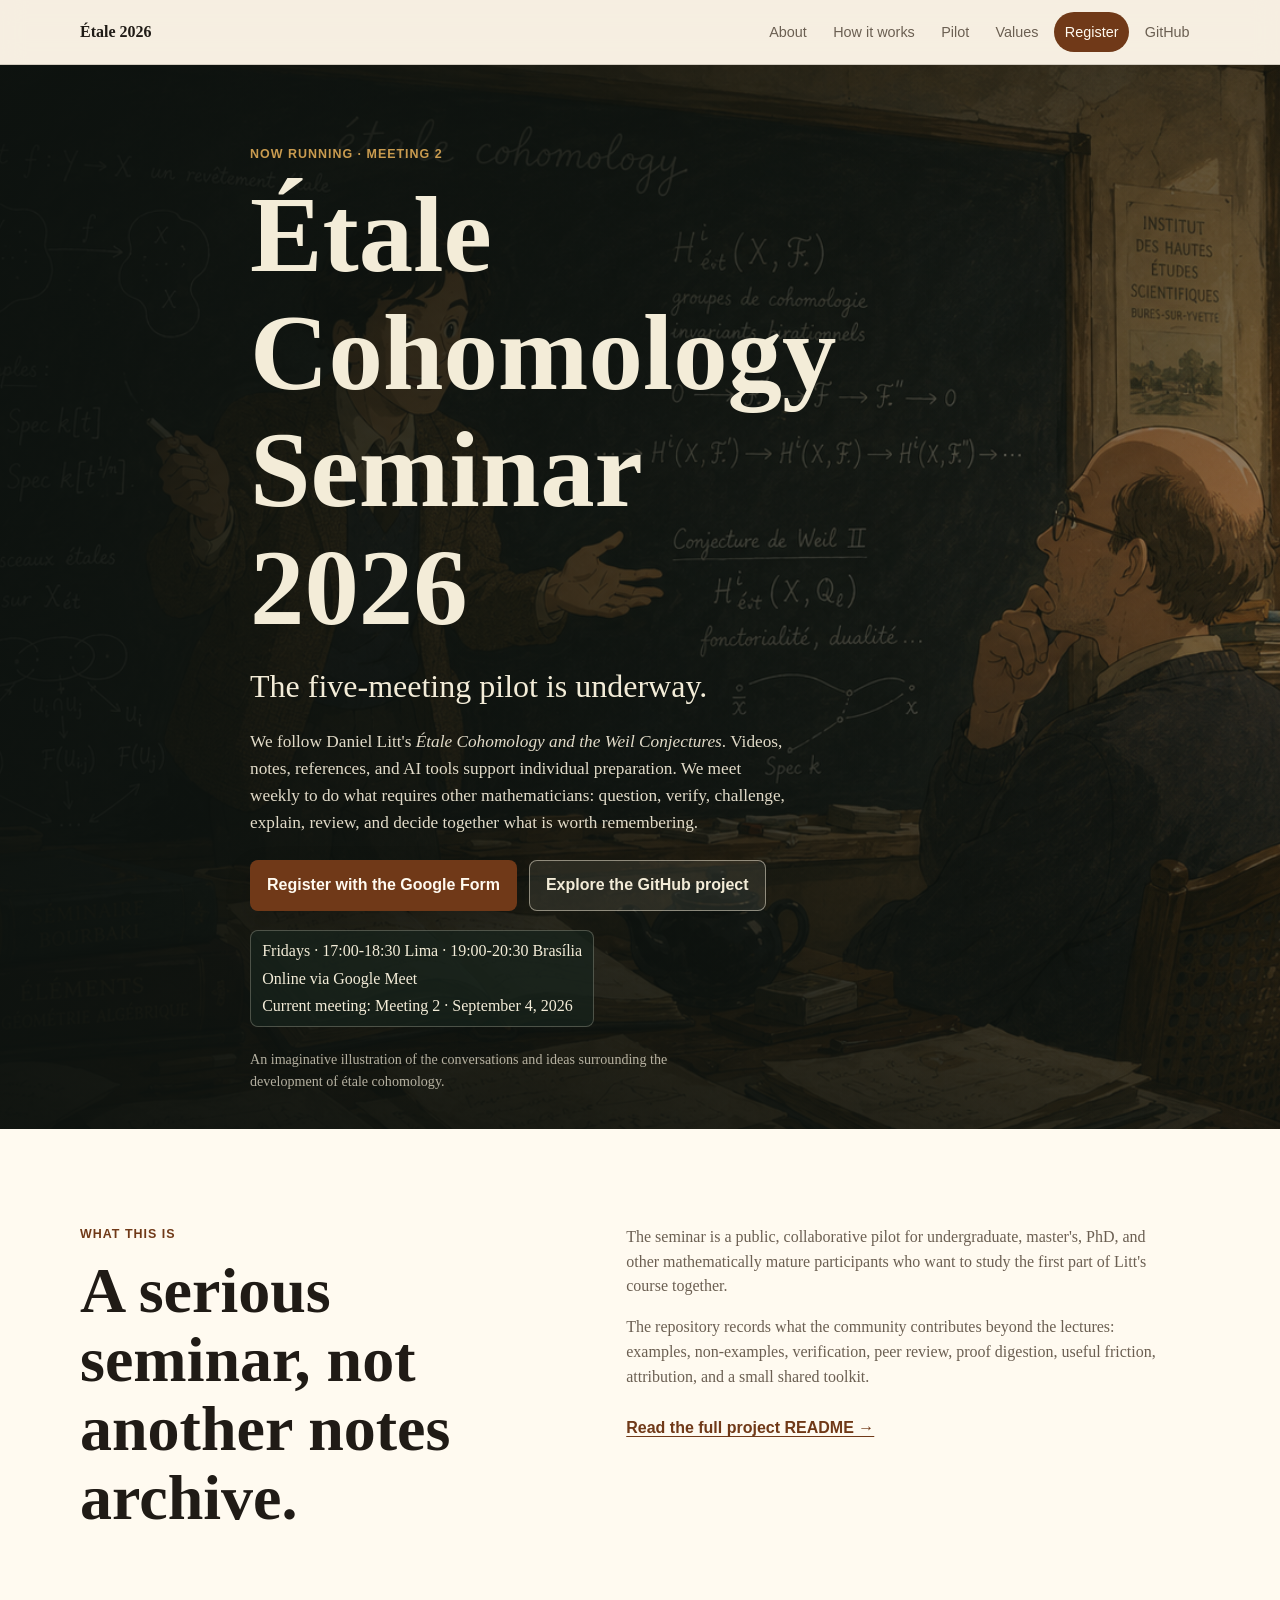
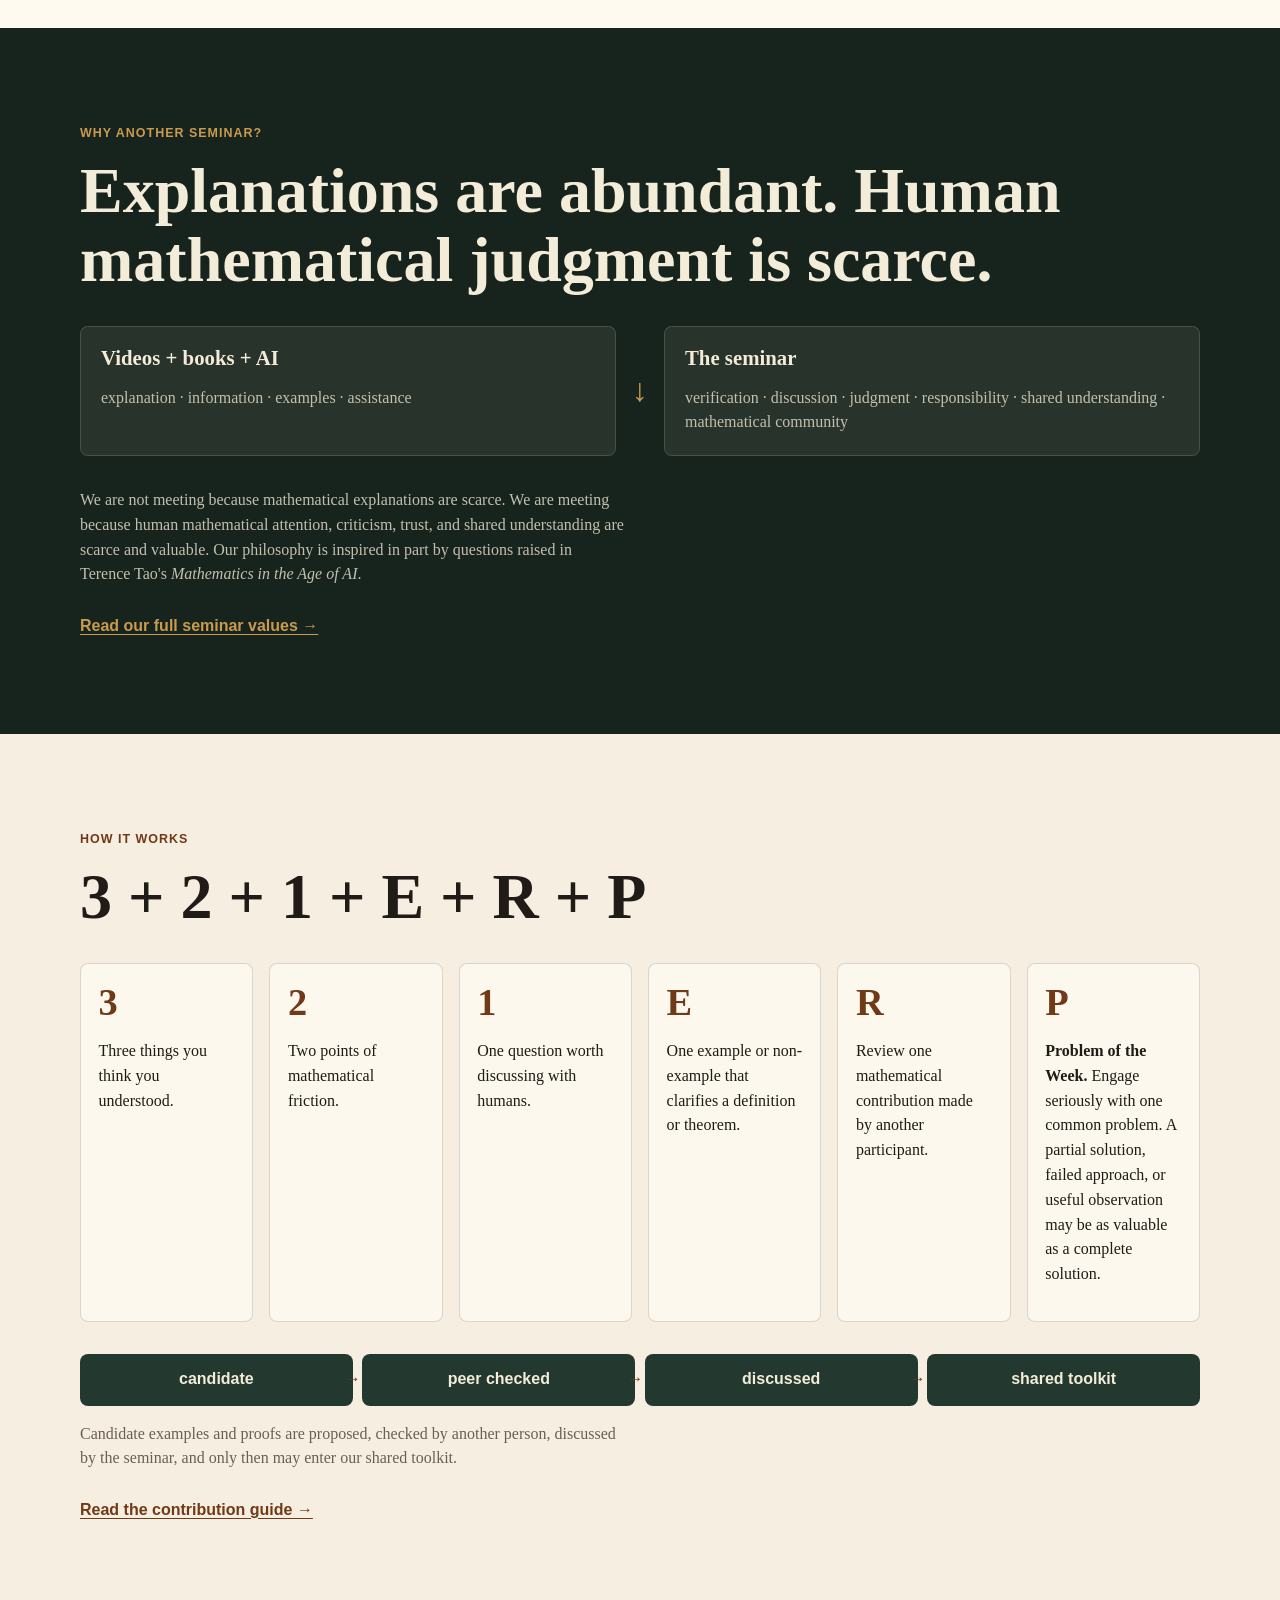
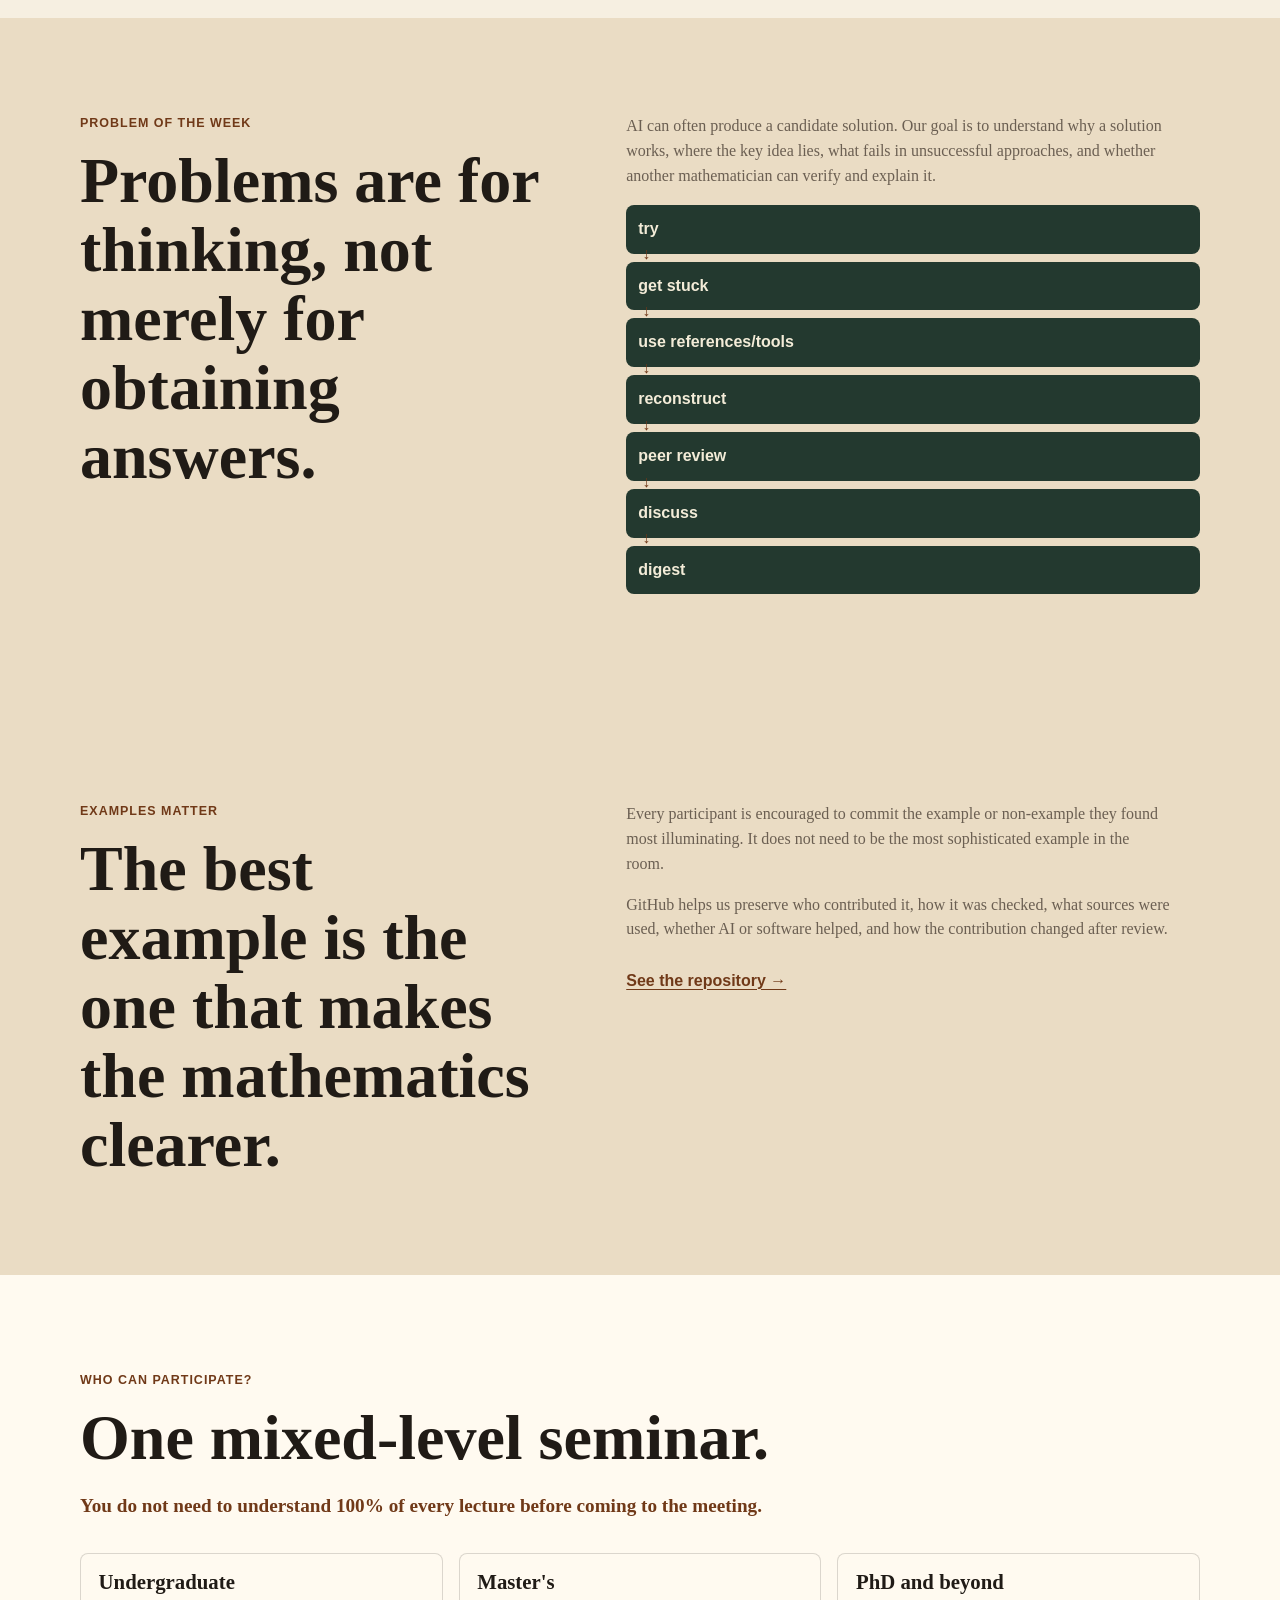
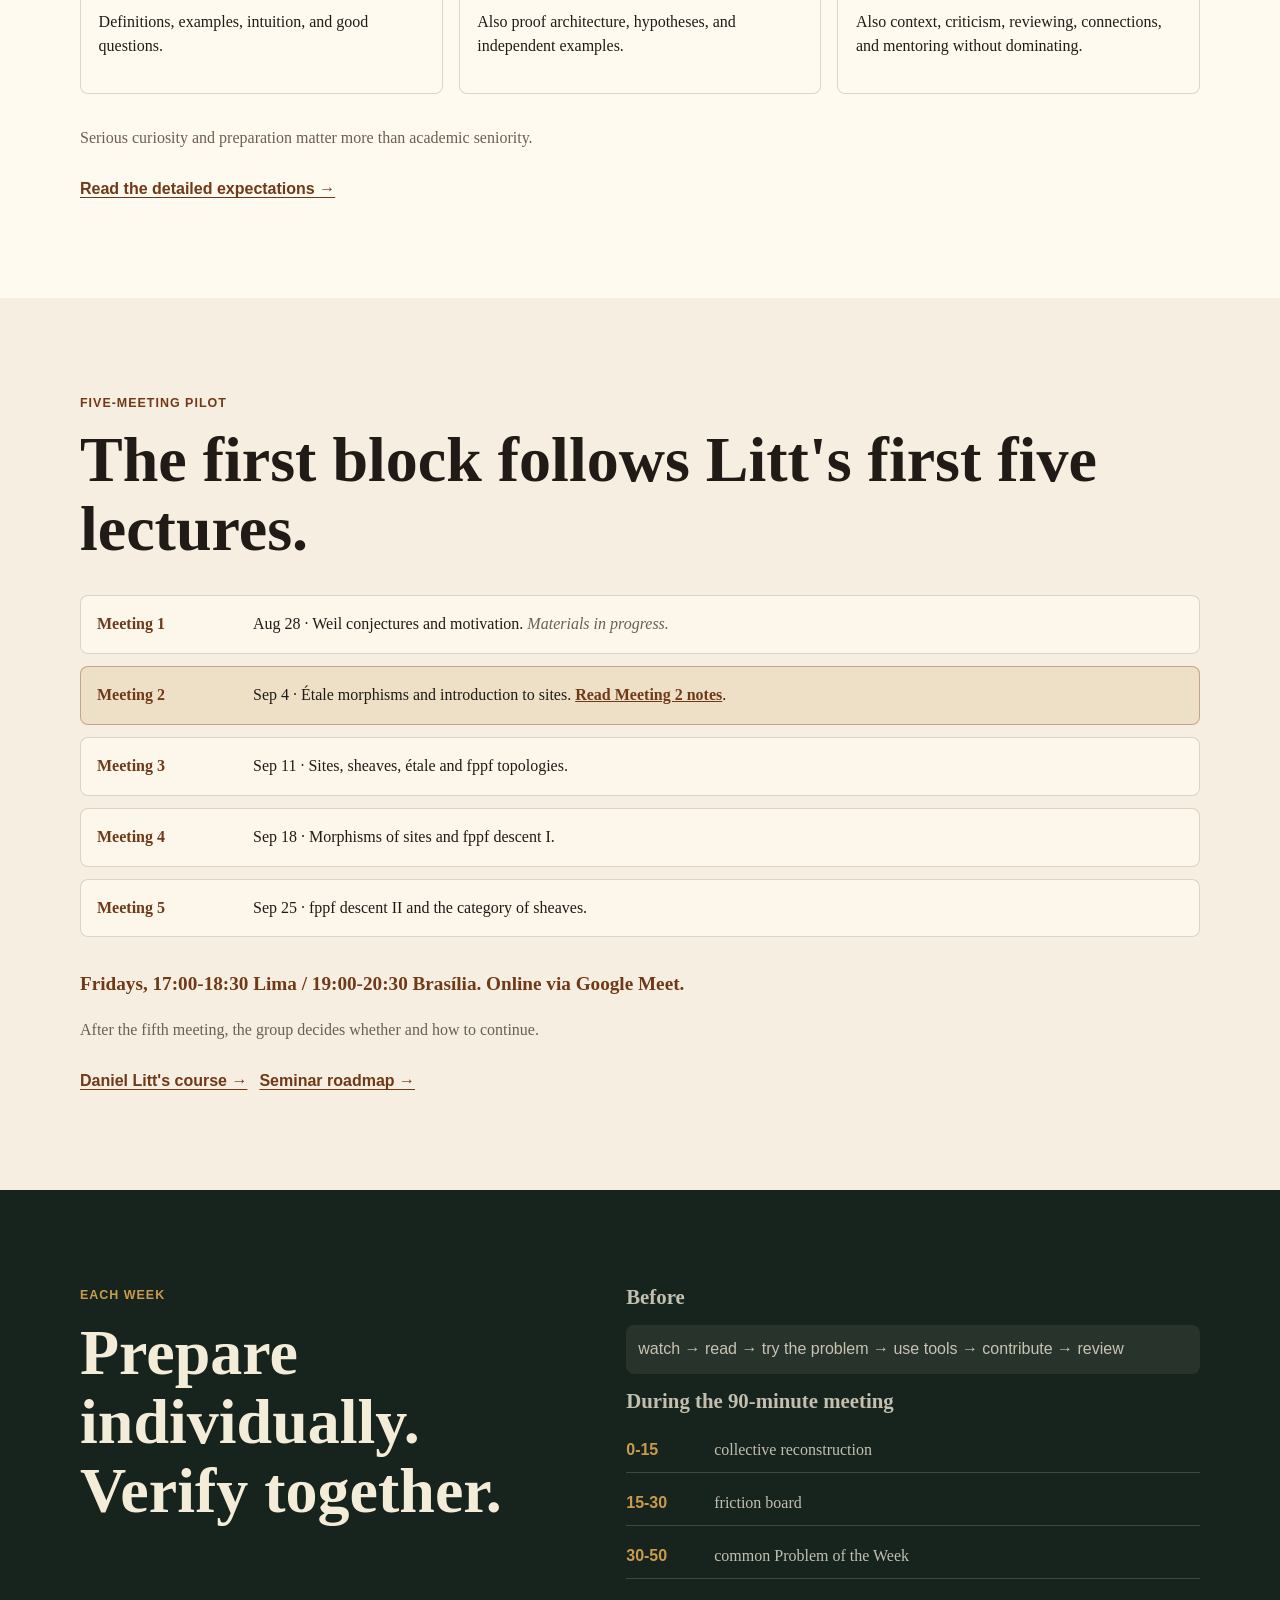
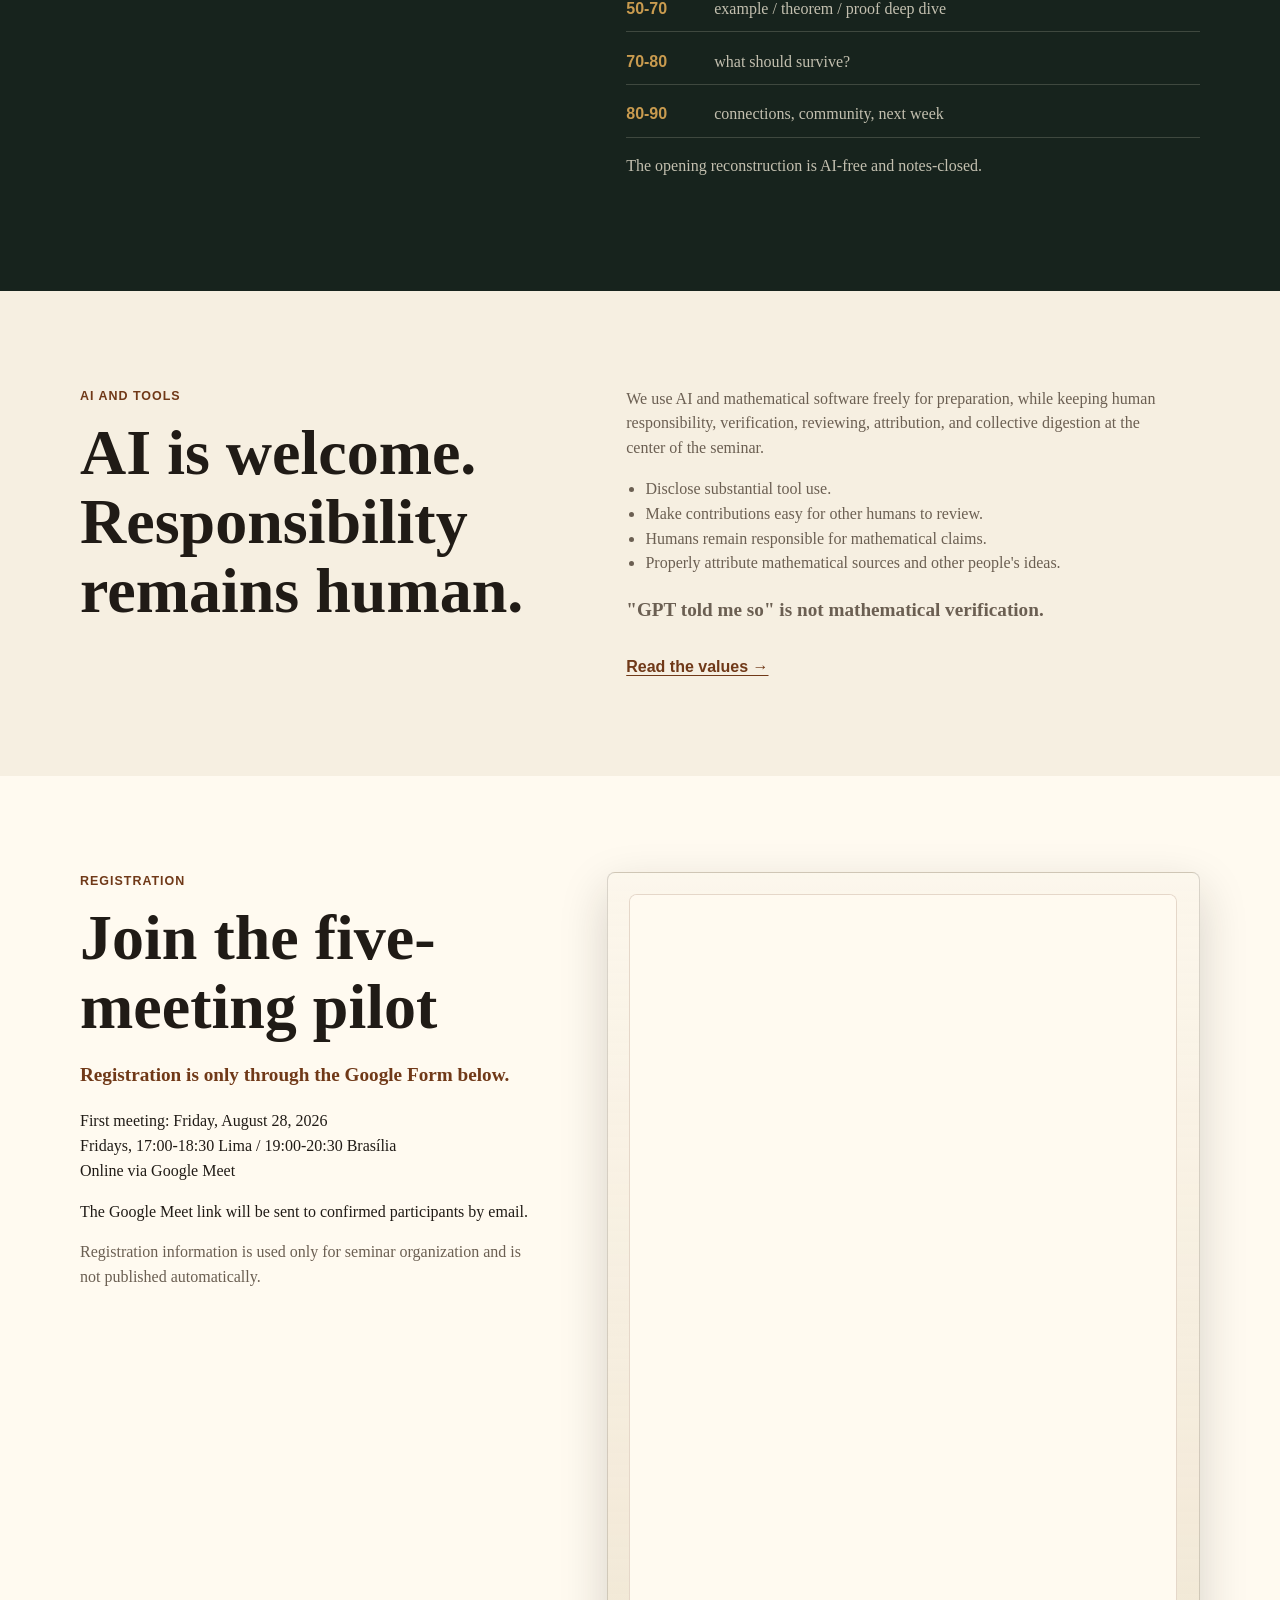
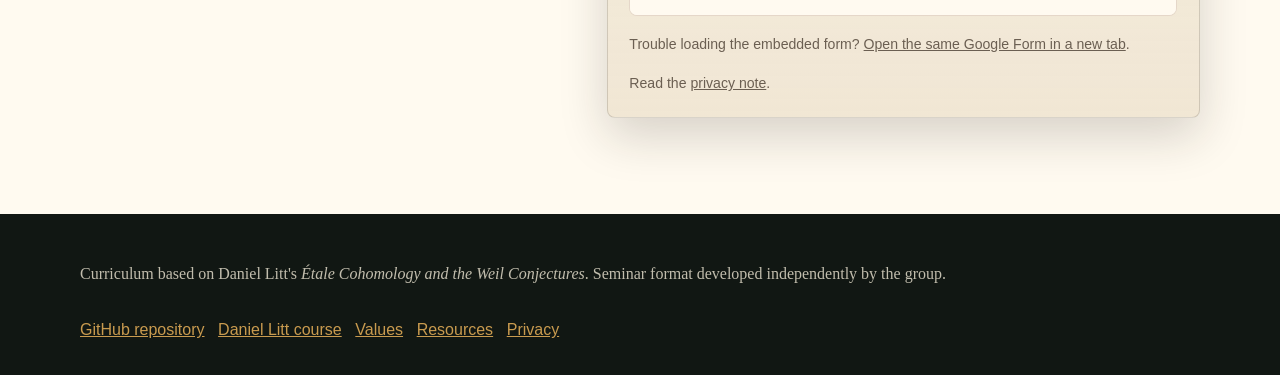
==== docs/index.html @ 34a1b9ba "Add Meeting 2 seminar notes" ====
<!doctype html>
<html lang="en">
  <head>
    <meta charset="utf-8">
    <meta name="viewport" content="width=device-width, initial-scale=1">
    <title>Étale Cohomology Seminar 2026</title>
    <meta name="description" content="A five-meeting experiment in learning étale cohomology as a mathematical community.">
    <meta property="og:title" content="Étale Cohomology Seminar 2026">
    <meta property="og:description" content="A five-meeting experiment in learning mathematics as a community.">
    <meta property="og:type" content="website">
    <meta property="og:image" content="assets/serre-grothendieck-etale-hero.png">
    <link rel="stylesheet" href="styles.css">
  </head>
  <body>
    <a class="skip-link" href="#main">Skip to main content</a>

    <header class="site-header" aria-label="Primary navigation">
      <nav class="nav">
        <a class="brand" href="#top" aria-label="Étale Cohomology Seminar home">Étale 2026</a>
        <div class="nav-links" aria-label="Section links">
          <a href="#about">About</a>
          <a href="#how">How it works</a>
          <a href="#pilot">Pilot</a>
          <a href="#values">Values</a>
          <a class="nav-register" href="#register">Register</a>
          <a href="https://github.com/alequisGS/etale-cohomology-seminar-2026-">GitHub</a>
        </div>
      </nav>
    </header>

    <main id="main">
      <section class="hero" id="top" aria-labelledby="hero-title">
        <div class="hero-media" aria-hidden="true"></div>
        <div class="hero-overlay"></div>
        <div class="hero-content">
          <p class="eyebrow">Now running · Meeting 2</p>
          <h1 id="hero-title">Étale Cohomology Seminar 2026</h1>
          <p class="lede">The five-meeting pilot is underway.</p>
          <p>
            We follow Daniel Litt's <cite>Étale Cohomology and the Weil Conjectures</cite>.
            Videos, notes, references, and AI tools support individual preparation.
            We meet weekly to do what requires other mathematicians: question,
            verify, challenge, explain, review, and decide together what is worth remembering.
          </p>
          <div class="hero-actions" aria-label="Primary actions">
            <a class="button primary" href="#register">Register with the Google Form</a>
            <a class="button secondary" href="https://github.com/alequisGS/etale-cohomology-seminar-2026-">Explore the GitHub project</a>
          </div>
          <div class="schedule-note" aria-label="Seminar schedule">
            <span>Fridays · 17:00-18:30 Lima · 19:00-20:30 Brasília</span>
            <span>Online via Google Meet</span>
            <span>Current meeting: Meeting 2 · September 4, 2026</span>
          </div>
          <p class="caption">An imaginative illustration of the conversations and ideas surrounding the development of étale cohomology.</p>
        </div>
      </section>

      <section class="section intro" id="about" aria-labelledby="about-title">
        <div class="section-inner split">
          <div>
            <p class="eyebrow">What this is</p>
            <h2 id="about-title">A serious seminar, not another notes archive.</h2>
          </div>
          <div class="copy">
            <p>
              The seminar is a public, collaborative pilot for undergraduate, master's,
              PhD, and other mathematically mature participants who want to study the
              first part of Litt's course together.
            </p>
            <p>
              The repository records what the community contributes beyond the
              lectures: examples, non-examples, verification, peer review, proof
              digestion, useful friction, attribution, and a small shared toolkit.
            </p>
            <a class="text-link" href="https://github.com/alequisGS/etale-cohomology-seminar-2026-/blob/main/README.md">Read the full project README →</a>
          </div>
        </div>
      </section>

      <section class="section why" aria-labelledby="why-title">
        <div class="section-inner">
          <p class="eyebrow">Why another seminar?</p>
          <h2 id="why-title">Explanations are abundant. Human mathematical judgment is scarce.</h2>
          <div class="comparison" aria-label="Comparison between preparation tools and the seminar">
            <div>
              <h3>Videos + books + AI</h3>
              <p>explanation · information · examples · assistance</p>
            </div>
            <div class="arrow" aria-hidden="true">↓</div>
            <div>
              <h3>The seminar</h3>
              <p>verification · discussion · judgment · responsibility · shared understanding · mathematical community</p>
            </div>
          </div>
          <p class="compact">
            We are not meeting because mathematical explanations are scarce. We are
            meeting because human mathematical attention, criticism, trust, and
            shared understanding are scarce and valuable. Our philosophy is inspired
            in part by questions raised in Terence Tao's <cite>Mathematics in the Age of AI</cite>.
          </p>
          <a class="text-link" href="https://github.com/alequisGS/etale-cohomology-seminar-2026-/blob/main/VALUES.md">Read our full seminar values →</a>
        </div>
      </section>

      <section class="section" id="how" aria-labelledby="how-title">
        <div class="section-inner">
          <p class="eyebrow">How it works</p>
          <h2 id="how-title">3 + 2 + 1 + E + R + P</h2>
          <div class="protocol-grid">
            <article>
              <h3>3</h3>
              <p>Three things you think you understood.</p>
            </article>
            <article>
              <h3>2</h3>
              <p>Two points of mathematical friction.</p>
            </article>
            <article>
              <h3>1</h3>
              <p>One question worth discussing with humans.</p>
            </article>
            <article>
              <h3>E</h3>
              <p>One example or non-example that clarifies a definition or theorem.</p>
            </article>
            <article>
              <h3>R</h3>
              <p>Review one mathematical contribution made by another participant.</p>
            </article>
            <article>
              <h3>P</h3>
              <p><strong>Problem of the Week.</strong> Engage seriously with one common problem. A partial solution, failed approach, or useful observation may be as valuable as a complete solution.</p>
            </article>
          </div>
          <div class="pipeline" aria-label="Contribution path">
            <span>candidate</span>
            <span>peer checked</span>
            <span>discussed</span>
            <span>shared toolkit</span>
          </div>
          <p class="compact">
            Candidate examples and proofs are proposed, checked by another person,
            discussed by the seminar, and only then may enter our shared toolkit.
          </p>
          <a class="text-link" href="https://github.com/alequisGS/etale-cohomology-seminar-2026-/blob/main/CONTRIBUTING.md">Read the contribution guide →</a>
        </div>
      </section>

      <section class="section problems" aria-labelledby="problems-title">
        <div class="section-inner split">
          <div>
            <p class="eyebrow">Problem of the Week</p>
            <h2 id="problems-title">Problems are for thinking, not merely for obtaining answers.</h2>
          </div>
          <div class="copy">
            <p>
              AI can often produce a candidate solution. Our goal is to understand
              why a solution works, where the key idea lies, what fails in
              unsuccessful approaches, and whether another mathematician can
              verify and explain it.
            </p>
            <div class="problem-flow" aria-label="Problem digestion workflow">
              <span>try</span>
              <span>get stuck</span>
              <span>use references/tools</span>
              <span>reconstruct</span>
              <span>peer review</span>
              <span>discuss</span>
              <span>digest</span>
            </div>
          </div>
        </div>
      </section>

      <section class="section examples" aria-labelledby="examples-title">
        <div class="section-inner split">
          <div>
            <p class="eyebrow">Examples matter</p>
            <h2 id="examples-title">The best example is the one that makes the mathematics clearer.</h2>
          </div>
          <div class="copy">
            <p>
              Every participant is encouraged to commit the example or non-example
              they found most illuminating. It does not need to be the most
              sophisticated example in the room.
            </p>
            <p>
              GitHub helps us preserve who contributed it, how it was checked,
              what sources were used, whether AI or software helped, and how the
              contribution changed after review.
            </p>
            <a class="text-link" href="https://github.com/alequisGS/etale-cohomology-seminar-2026-">See the repository →</a>
          </div>
        </div>
      </section>

      <section class="section audience" aria-labelledby="audience-title">
        <div class="section-inner">
          <p class="eyebrow">Who can participate?</p>
          <h2 id="audience-title">One mixed-level seminar.</h2>
          <p class="standout">You do not need to understand 100% of every lecture before coming to the meeting.</p>
          <div class="audience-grid">
            <article>
              <h3>Undergraduate</h3>
              <p>Definitions, examples, intuition, and good questions.</p>
            </article>
            <article>
              <h3>Master's</h3>
              <p>Also proof architecture, hypotheses, and independent examples.</p>
            </article>
            <article>
              <h3>PhD and beyond</h3>
              <p>Also context, criticism, reviewing, connections, and mentoring without dominating.</p>
            </article>
          </div>
          <p class="compact">Serious curiosity and preparation matter more than academic seniority.</p>
          <a class="text-link" href="https://github.com/alequisGS/etale-cohomology-seminar-2026-/blob/main/README.md">Read the detailed expectations →</a>
        </div>
      </section>

      <section class="section pilot" id="pilot" aria-labelledby="pilot-title">
        <div class="section-inner">
          <p class="eyebrow">Five-meeting pilot</p>
          <h2 id="pilot-title">The first block follows Litt's first five lectures.</h2>
          <ol class="timeline">
            <li>
              <strong>Meeting 1</strong>
              <span>Aug 28 · Weil conjectures and motivation. <em>Materials in progress.</em></span>
            </li>
            <li class="is-current">
              <strong>Meeting 2</strong>
              <span>Sep 4 · Étale morphisms and introduction to sites. <a href="meetings/02-etale-morphisms-and-sites/">Read Meeting 2 notes</a>.</span>
            </li>
            <li>
              <strong>Meeting 3</strong>
              <span>Sep 11 · Sites, sheaves, étale and fppf topologies.</span>
            </li>
            <li>
              <strong>Meeting 4</strong>
              <span>Sep 18 · Morphisms of sites and fppf descent I.</span>
            </li>
            <li>
              <strong>Meeting 5</strong>
              <span>Sep 25 · fppf descent II and the category of sheaves.</span>
            </li>
          </ol>
          <p class="standout">Fridays, 17:00-18:30 Lima / 19:00-20:30 Brasília. Online via Google Meet.</p>
          <p class="compact">After the fifth meeting, the group decides whether and how to continue.</p>
          <div class="link-row">
            <a class="text-link" href="https://www.daniellitt.com/tale-cohomology/">Daniel Litt's course →</a>
            <a class="text-link" href="https://github.com/alequisGS/etale-cohomology-seminar-2026-/blob/main/ROADMAP.md">Seminar roadmap →</a>
          </div>
        </div>
      </section>

      <section class="section week" aria-labelledby="week-title">
        <div class="section-inner split">
          <div>
            <p class="eyebrow">Each week</p>
            <h2 id="week-title">Prepare individually. Verify together.</h2>
          </div>
          <div class="copy">
            <h3>Before</h3>
            <p class="flow">watch → read → try the problem → use tools → contribute → review</p>
            <h3>During the 90-minute meeting</h3>
            <dl class="schedule">
              <div><dt>0-15</dt><dd>collective reconstruction</dd></div>
              <div><dt>15-30</dt><dd>friction board</dd></div>
              <div><dt>30-50</dt><dd>common Problem of the Week</dd></div>
              <div><dt>50-70</dt><dd>example / theorem / proof deep dive</dd></div>
              <div><dt>70-80</dt><dd>what should survive?</dd></div>
              <div><dt>80-90</dt><dd>connections, community, next week</dd></div>
            </dl>
            <p>The opening reconstruction is AI-free and notes-closed.</p>
          </div>
        </div>
      </section>

      <section class="section values" id="values" aria-labelledby="values-title">
        <div class="section-inner split">
          <div>
            <p class="eyebrow">AI and tools</p>
            <h2 id="values-title">AI is welcome. Responsibility remains human.</h2>
          </div>
          <div class="copy">
            <p>
              We use AI and mathematical software freely for preparation, while
              keeping human responsibility, verification, reviewing, attribution,
              and collective digestion at the center of the seminar.
            </p>
            <ul class="plain-list">
              <li>Disclose substantial tool use.</li>
              <li>Make contributions easy for other humans to review.</li>
              <li>Humans remain responsible for mathematical claims.</li>
              <li>Properly attribute mathematical sources and other people's ideas.</li>
            </ul>
            <p class="standout">"GPT told me so" is not mathematical verification.</p>
            <a class="text-link" href="https://github.com/alequisGS/etale-cohomology-seminar-2026-/blob/main/VALUES.md">Read the values →</a>
          </div>
        </div>
      </section>

      <section class="section register-section" id="register" aria-labelledby="register-title">
        <div class="section-inner register-layout">
          <div>
            <p class="eyebrow">Registration</p>
            <h2 id="register-title">Join the five-meeting pilot</h2>
            <p class="standout">Registration is only through the Google Form below.</p>
            <p>
              First meeting: Friday, August 28, 2026<br>
              Fridays, 17:00-18:30 Lima / 19:00-20:30 Brasília<br>
              Online via Google Meet
            </p>
            <p>The Google Meet link will be sent to confirmed participants by email.</p>
            <p class="privacy-note">Registration information is used only for seminar organization and is not published automatically.</p>
          </div>

          <div class="registration-panel">
            <div class="google-form-container">
              <iframe
                class="google-form-frame"
                src="https://docs.google.com/forms/d/e/1FAIpQLSen1UvJUkqvQJ02HzUOPgFwIi9zpOo-xfBAYwa7NcQkACTO3w/viewform?embedded=true"
                title="Étale Cohomology Seminar 2026 registration form"
                loading="lazy"
                referrerpolicy="strict-origin-when-cross-origin"
              ></iframe>
            </div>
            <p class="help">Trouble loading the embedded form? <a href="https://docs.google.com/forms/d/e/1FAIpQLSen1UvJUkqvQJ02HzUOPgFwIi9zpOo-xfBAYwa7NcQkACTO3w/viewform" target="_blank" rel="noopener">Open the same Google Form in a new tab</a>.</p>
            <p class="help">Read the <a href="privacy.html">privacy note</a>.</p>
          </div>
        </div>
      </section>
    </main>

    <footer class="footer">
      <div class="footer-inner">
        <p>Curriculum based on Daniel Litt's <cite>Étale Cohomology and the Weil Conjectures</cite>. Seminar format developed independently by the group.</p>
        <nav aria-label="Footer links">
          <a href="https://github.com/alequisGS/etale-cohomology-seminar-2026-">GitHub repository</a>
          <a href="https://www.daniellitt.com/tale-cohomology/">Daniel Litt course</a>
          <a href="https://github.com/alequisGS/etale-cohomology-seminar-2026-/blob/main/VALUES.md">Values</a>
          <a href="https://github.com/alequisGS/etale-cohomology-seminar-2026-/blob/main/RESOURCES.md">Resources</a>
          <a href="privacy.html">Privacy</a>
        </nav>
      </div>
    </footer>
  </body>
</html>
---- docs/styles.css ----
:root {
  --ink: #201b16;
  --muted: #6b5f52;
  --paper: #f6efe1;
  --paper-deep: #eadcc4;
  --ivory: #fffaf0;
  --board: #17231d;
  --board-soft: #23392f;
  --chalk: #f3ecd8;
  --copper: #a45d2a;
  --copper-dark: #703918;
  --gold: #c99b4f;
  --line: rgba(32, 27, 22, 0.16);
  --shadow: 0 18px 48px rgba(32, 27, 22, 0.18);
  --radius: 8px;
  --content: 1120px;
  color-scheme: light;
}

* {
  box-sizing: border-box;
}

html {
  scroll-behavior: smooth;
}

body {
  margin: 0;
  color: var(--ink);
  background: var(--paper);
  font-family: Georgia, "Times New Roman", serif;
  line-height: 1.55;
  overflow-x: hidden;
}

img,
svg {
  max-width: 100%;
}

a {
  color: inherit;
}

.skip-link {
  position: absolute;
  left: 1rem;
  top: 0.5rem;
  z-index: 20;
  transform: translateY(-140%);
  background: var(--ivory);
  color: var(--ink);
  padding: 0.6rem 0.8rem;
  border: 2px solid var(--ink);
}

.skip-link:focus {
  transform: translateY(0);
}

.site-header {
  position: sticky;
  top: 0;
  z-index: 10;
  background: rgba(246, 239, 225, 0.94);
  border-bottom: 1px solid var(--line);
  backdrop-filter: blur(12px);
}

.nav {
  width: min(var(--content), calc(100% - 1.5rem));
  margin: 0 auto;
  min-height: 64px;
  display: flex;
  align-items: center;
  justify-content: space-between;
  gap: 1rem;
}

.brand {
  font-weight: 700;
  text-decoration: none;
  letter-spacing: 0;
  white-space: nowrap;
}

.nav-links {
  display: flex;
  align-items: center;
  gap: 0.35rem;
  overflow-x: auto;
  scrollbar-width: none;
}

.nav-links::-webkit-scrollbar {
  display: none;
}

.nav-links a {
  text-decoration: none;
  color: var(--muted);
  font-family: Arial, Helvetica, sans-serif;
  font-size: 0.9rem;
  padding: 0.55rem 0.65rem;
  border-radius: 999px;
  white-space: nowrap;
}

.nav-links a:hover,
.nav-links a:focus-visible {
  color: var(--ink);
  background: rgba(164, 93, 42, 0.12);
}

.nav-links .nav-register {
  color: var(--ivory);
  background: var(--copper-dark);
}

.hero {
  position: relative;
  min-height: calc(100vh - 64px);
  display: grid;
  align-items: end;
  isolation: isolate;
  color: var(--chalk);
  background: var(--board);
}

.hero-media,
.hero-overlay {
  position: absolute;
  inset: 0;
}

.hero-media {
  background-image: url("assets/serre-grothendieck-etale-hero.png");
  background-size: cover;
  background-position: 48% center;
  z-index: -3;
}

.hero-overlay {
  z-index: -2;
  background:
    linear-gradient(90deg, rgba(13, 18, 15, 0.91), rgba(13, 18, 15, 0.68) 48%, rgba(13, 18, 15, 0.26)),
    linear-gradient(0deg, rgba(13, 18, 15, 0.72), rgba(13, 18, 15, 0.16) 55%, rgba(13, 18, 15, 0.42));
}

.hero-content {
  width: min(780px, calc(100% - 2rem));
  margin: 0 auto;
  padding: 5rem 0 2.25rem;
}

.eyebrow {
  margin: 0 0 0.75rem;
  color: var(--copper-dark);
  font-family: Arial, Helvetica, sans-serif;
  font-size: 0.78rem;
  font-weight: 700;
  letter-spacing: 0.08em;
  text-transform: uppercase;
}

.hero .eyebrow {
  color: var(--gold);
}

h1,
h2,
h3,
p {
  overflow-wrap: anywhere;
}

h1,
h2,
h3 {
  line-height: 1.08;
  letter-spacing: 0;
}

h1 {
  max-width: 11ch;
  margin: 0;
  font-size: clamp(3rem, 10vw, 6.8rem);
}

h2 {
  margin: 0;
  font-size: clamp(2rem, 5vw, 4rem);
}

h3 {
  margin: 0;
  font-size: 1.3rem;
}

.lede {
  margin: 1rem 0 0.75rem;
  font-size: clamp(1.25rem, 4vw, 2rem);
}

.hero p:not(.eyebrow):not(.lede):not(.caption) {
  max-width: 62ch;
  color: rgba(243, 236, 216, 0.92);
  font-size: 1.08rem;
}

.hero-actions,
.link-row {
  display: flex;
  flex-wrap: wrap;
  gap: 0.75rem;
  align-items: center;
}

.hero-actions {
  margin: 1.5rem 0 1rem;
}

.button {
  display: inline-flex;
  align-items: center;
  justify-content: center;
  min-height: 48px;
  padding: 0.75rem 1rem;
  border: 1px solid transparent;
  border-radius: var(--radius);
  font-family: Arial, Helvetica, sans-serif;
  font-weight: 700;
  text-decoration: none;
  cursor: pointer;
}

.button.primary {
  color: var(--ivory);
  background: var(--copper-dark);
  box-shadow: 0 10px 24px rgba(0, 0, 0, 0.18);
}

.button.primary:hover,
.button.primary:focus-visible {
  background: #5d2f14;
}

.button.secondary {
  color: var(--chalk);
  border-color: rgba(243, 236, 216, 0.5);
  background: rgba(243, 236, 216, 0.09);
}

.simple-page .button.secondary,
.privacy-card .button.secondary {
  color: var(--ink);
  border-color: var(--line);
  background: var(--ivory);
}

.schedule-note {
  display: inline-grid;
  gap: 0.15rem;
  margin: 0.2rem 0 0;
  padding: 0.5rem 0.7rem;
  color: var(--chalk);
  background: rgba(23, 35, 29, 0.72);
  border: 1px solid rgba(243, 236, 216, 0.25);
  border-radius: var(--radius);
}

.caption {
  max-width: 68ch;
  margin: 1.35rem 0 0;
  color: rgba(243, 236, 216, 0.72);
  font-size: 0.88rem;
}

.section {
  padding: clamp(3.5rem, 8vw, 6rem) 0;
}

.section-inner {
  width: min(var(--content), calc(100% - 2rem));
  margin: 0 auto;
}

.split {
  display: grid;
  grid-template-columns: minmax(0, 0.9fr) minmax(0, 1.1fr);
  gap: clamp(1.8rem, 6vw, 5rem);
  align-items: start;
}

.copy > *:first-child {
  margin-top: 0;
}

.copy p,
.compact,
.privacy-note {
  max-width: 68ch;
  color: var(--muted);
}

.intro,
.audience,
.register-section {
  background: var(--ivory);
}

.why,
.week {
  background: var(--board);
  color: var(--chalk);
}

.why .eyebrow,
.week .eyebrow {
  color: var(--gold);
}

.why .compact,
.week .copy,
.week p {
  color: rgba(243, 236, 216, 0.78);
}

.text-link {
  display: inline-flex;
  margin-top: 0.65rem;
  color: var(--copper-dark);
  font-family: Arial, Helvetica, sans-serif;
  font-weight: 700;
  text-decoration-thickness: 0.08em;
  text-underline-offset: 0.18em;
}

.why .text-link,
.week .text-link {
  color: var(--gold);
}

.comparison {
  display: grid;
  grid-template-columns: 1fr auto 1fr;
  gap: 1rem;
  margin: 2rem 0;
  align-items: stretch;
}

.comparison > div:not(.arrow) {
  padding: 1.25rem;
  background: rgba(243, 236, 216, 0.08);
  border: 1px solid rgba(243, 236, 216, 0.16);
  border-radius: var(--radius);
}

.comparison p {
  margin-bottom: 0;
  color: rgba(243, 236, 216, 0.76);
}

.arrow {
  align-self: center;
  color: var(--gold);
  font-size: 2rem;
}

.protocol-grid,
.audience-grid {
  display: grid;
  gap: 1rem;
  margin: 2rem 0;
}

.protocol-grid {
  grid-template-columns: repeat(6, minmax(0, 1fr));
}

.audience-grid {
  grid-template-columns: repeat(3, minmax(0, 1fr));
}

.protocol-grid article,
.audience-grid article {
  padding: 1.1rem;
  background: rgba(255, 250, 240, 0.78);
  border: 1px solid var(--line);
  border-radius: var(--radius);
}

.protocol-grid h3 {
  color: var(--copper-dark);
  font-size: 2.4rem;
}

.pipeline {
  display: grid;
  grid-template-columns: repeat(4, minmax(0, 1fr));
  gap: 0.6rem;
  margin: 1rem 0;
}

.pipeline span {
  position: relative;
  min-height: 52px;
  display: grid;
  place-items: center;
  padding: 0.65rem;
  color: var(--chalk);
  background: var(--board-soft);
  border-radius: var(--radius);
  font-family: Arial, Helvetica, sans-serif;
  font-weight: 700;
  text-align: center;
}

.pipeline span:not(:last-child)::after {
  content: "→";
  position: absolute;
  right: -0.5rem;
  color: var(--copper-dark);
  z-index: 1;
}

.examples,
.problems {
  background: var(--paper-deep);
}

.problem-flow {
  display: grid;
  gap: 0.5rem;
  margin: 1rem 0;
}

.problem-flow span {
  position: relative;
  padding: 0.75rem;
  color: var(--chalk);
  background: var(--board-soft);
  border-radius: var(--radius);
  font-family: Arial, Helvetica, sans-serif;
  font-weight: 700;
}

.problem-flow span:not(:last-child)::after {
  content: "↓";
  position: absolute;
  left: 1rem;
  bottom: -0.85rem;
  color: var(--copper-dark);
}

.standout {
  color: var(--copper-dark);
  font-size: 1.2rem;
  font-weight: 700;
}

.timeline {
  display: grid;
  gap: 0.75rem;
  margin: 2rem 0;
  padding: 0;
  list-style: none;
}

.timeline li {
  display: grid;
  grid-template-columns: 140px 1fr;
  gap: 1rem;
  padding: 1rem;
  background: rgba(255, 250, 240, 0.7);
  border: 1px solid var(--line);
  border-radius: var(--radius);
}

.timeline strong {
  color: var(--copper-dark);
}

.timeline .is-current {
  background: rgba(201, 155, 79, 0.18);
  border-color: rgba(112, 57, 24, 0.35);
}

.timeline a {
  color: var(--copper-dark);
  font-weight: 700;
}

.timeline em {
  color: var(--muted);
  font-style: italic;
}

.flow {
  padding: 0.75rem;
  color: var(--chalk);
  background: rgba(243, 236, 216, 0.08);
  border-radius: var(--radius);
  font-family: Arial, Helvetica, sans-serif;
  overflow-wrap: anywhere;
}

.schedule {
  display: grid;
  gap: 0.5rem;
  margin: 1rem 0;
}

.schedule div {
  display: grid;
  grid-template-columns: 72px 1fr;
  gap: 1rem;
  padding: 0.6rem 0;
  border-bottom: 1px solid rgba(243, 236, 216, 0.18);
}

.schedule dt {
  color: var(--gold);
  font-family: Arial, Helvetica, sans-serif;
  font-weight: 700;
}

.schedule dd {
  margin: 0;
}

.plain-list {
  padding-left: 1.2rem;
  color: var(--muted);
}

.register-layout {
  display: grid;
  grid-template-columns: minmax(0, 0.78fr) minmax(0, 1fr);
  gap: clamp(1.5rem, 5vw, 4rem);
  align-items: start;
}

.registration-form,
.registration-panel {
  padding: clamp(1rem, 3vw, 1.35rem);
  background: var(--paper);
  border: 1px solid var(--line);
  border-radius: var(--radius);
  box-shadow: var(--shadow);
}

.registration-panel {
  display: grid;
  gap: 0.75rem;
  background:
    linear-gradient(180deg, rgba(255, 250, 240, 0.72), rgba(234, 220, 196, 0.44)),
    var(--paper);
}

.google-form-container {
  position: relative;
  overflow: hidden;
  min-height: 720px;
  background: var(--ivory);
  border: 1px solid rgba(112, 57, 24, 0.18);
  border-radius: var(--radius);
  box-shadow: inset 0 1px 0 rgba(255, 255, 255, 0.78);
}

.google-form-frame {
  display: block;
  width: 100%;
  min-height: 720px;
  border: 0;
  background: var(--ivory);
}

.form-placeholder {
  padding: 1rem;
  background: var(--ivory);
  border: 1px solid rgba(164, 93, 42, 0.18);
  border-radius: var(--radius);
}

.form-placeholder h3 {
  margin-bottom: 0.5rem;
}

.form-placeholder p {
  margin: 0.5rem 0 0;
  color: var(--muted);
}

.field {
  margin-bottom: 1rem;
}

label,
legend {
  display: block;
  margin-bottom: 0.35rem;
  font-family: Arial, Helvetica, sans-serif;
  font-weight: 700;
}

input,
select {
  width: 100%;
  min-height: 48px;
  padding: 0.72rem 0.75rem;
  color: var(--ink);
  background: var(--ivory);
  border: 1px solid rgba(32, 27, 22, 0.28);
  border-radius: var(--radius);
  font: inherit;
}

input:focus,
select:focus,
button:focus-visible,
a:focus-visible {
  outline: 3px solid rgba(201, 155, 79, 0.85);
  outline-offset: 3px;
}

.help,
.optional {
  margin: 0.35rem 0 0;
  color: var(--muted);
  font-family: Arial, Helvetica, sans-serif;
  font-size: 0.88rem;
}

fieldset {
  padding: 0;
  border: 0;
}

.schedule-empty {
  margin: 0;
  padding: 0.85rem;
  color: var(--muted);
  background: rgba(164, 93, 42, 0.1);
  border: 1px solid rgba(164, 93, 42, 0.18);
  border-radius: var(--radius);
}

.checkbox-row,
.consent label {
  display: grid;
  grid-template-columns: 22px 1fr;
  gap: 0.65rem;
  align-items: start;
  font-weight: 400;
}

.checkbox-row input,
.consent input {
  width: 18px;
  min-height: auto;
  margin-top: 0.25rem;
}

.honeypot {
  position: absolute;
  left: -100vw;
  width: 1px;
  height: 1px;
}

.submit-button {
  width: 100%;
  margin-top: 0.3rem;
}

.submit-button:disabled {
  cursor: wait;
  opacity: 0.7;
}

.form-status {
  min-height: 1.5rem;
  margin: 0.9rem 0 0;
  font-family: Arial, Helvetica, sans-serif;
  font-weight: 700;
}

.form-status[data-type="error"] {
  color: #8b2118;
}

.form-status[data-type="success"] {
  color: #23592d;
}

.form-status[data-type="pending"] {
  color: var(--copper-dark);
}

.footer {
  padding: 2rem 0;
  color: rgba(243, 236, 216, 0.78);
  background: #111713;
}

.footer-inner {
  width: min(var(--content), calc(100% - 2rem));
  margin: 0 auto;
  display: grid;
  gap: 1rem;
}

.footer nav {
  display: flex;
  flex-wrap: wrap;
  gap: 0.85rem;
  font-family: Arial, Helvetica, sans-serif;
}

.footer a {
  color: var(--gold);
}

.simple-page {
  min-height: 100vh;
  background: var(--ivory);
}

.privacy-main {
  width: min(760px, calc(100% - 2rem));
  margin: 0 auto;
  padding: 4rem 0;
}

.privacy-card {
  padding: clamp(1.2rem, 5vw, 2rem);
  background: var(--paper);
  border: 1px solid var(--line);
  border-radius: var(--radius);
}

.privacy-card h1 {
  max-width: none;
  color: var(--ink);
  font-size: clamp(2.3rem, 8vw, 4.5rem);
}

@media (max-width: 860px) {
  .nav {
    align-items: flex-start;
    flex-direction: column;
    padding: 0.7rem 0;
  }

  .nav-links {
    width: 100%;
  }

  .hero {
    min-height: auto;
  }

  .hero-media {
    background-position: 54% center;
  }

  .hero-overlay {
    background:
      linear-gradient(0deg, rgba(13, 18, 15, 0.93), rgba(13, 18, 15, 0.68) 62%, rgba(13, 18, 15, 0.34)),
      linear-gradient(90deg, rgba(13, 18, 15, 0.82), rgba(13, 18, 15, 0.42));
  }

  .hero-content {
    padding-top: 17rem;
  }

  .split,
  .register-layout {
    grid-template-columns: 1fr;
  }

  .protocol-grid,
  .audience-grid {
    grid-template-columns: 1fr;
  }

  .pipeline {
    grid-template-columns: 1fr;
  }

  .pipeline span:not(:last-child)::after {
    content: "↓";
    right: auto;
    bottom: -0.9rem;
  }

  .comparison {
    grid-template-columns: 1fr;
  }

  .arrow {
    justify-self: center;
  }
}

@media (max-width: 560px) {
  .nav-links a {
    padding: 0.5rem 0.55rem;
    font-size: 0.85rem;
  }

  .hero-content {
    width: min(100% - 1.25rem, 780px);
    padding-top: 13rem;
  }

  .hero-actions .button {
    width: 100%;
  }

  .section-inner {
    width: min(100% - 1.25rem, var(--content));
  }

  .timeline li,
  .schedule div {
    grid-template-columns: 1fr;
    gap: 0.25rem;
  }

  .registration-form {
    margin-left: -0.1rem;
    margin-right: -0.1rem;
  }

  .registration-panel {
    margin-left: -0.1rem;
    margin-right: -0.1rem;
  }

  .google-form-container,
  .google-form-frame {
    min-height: 820px;
  }
}
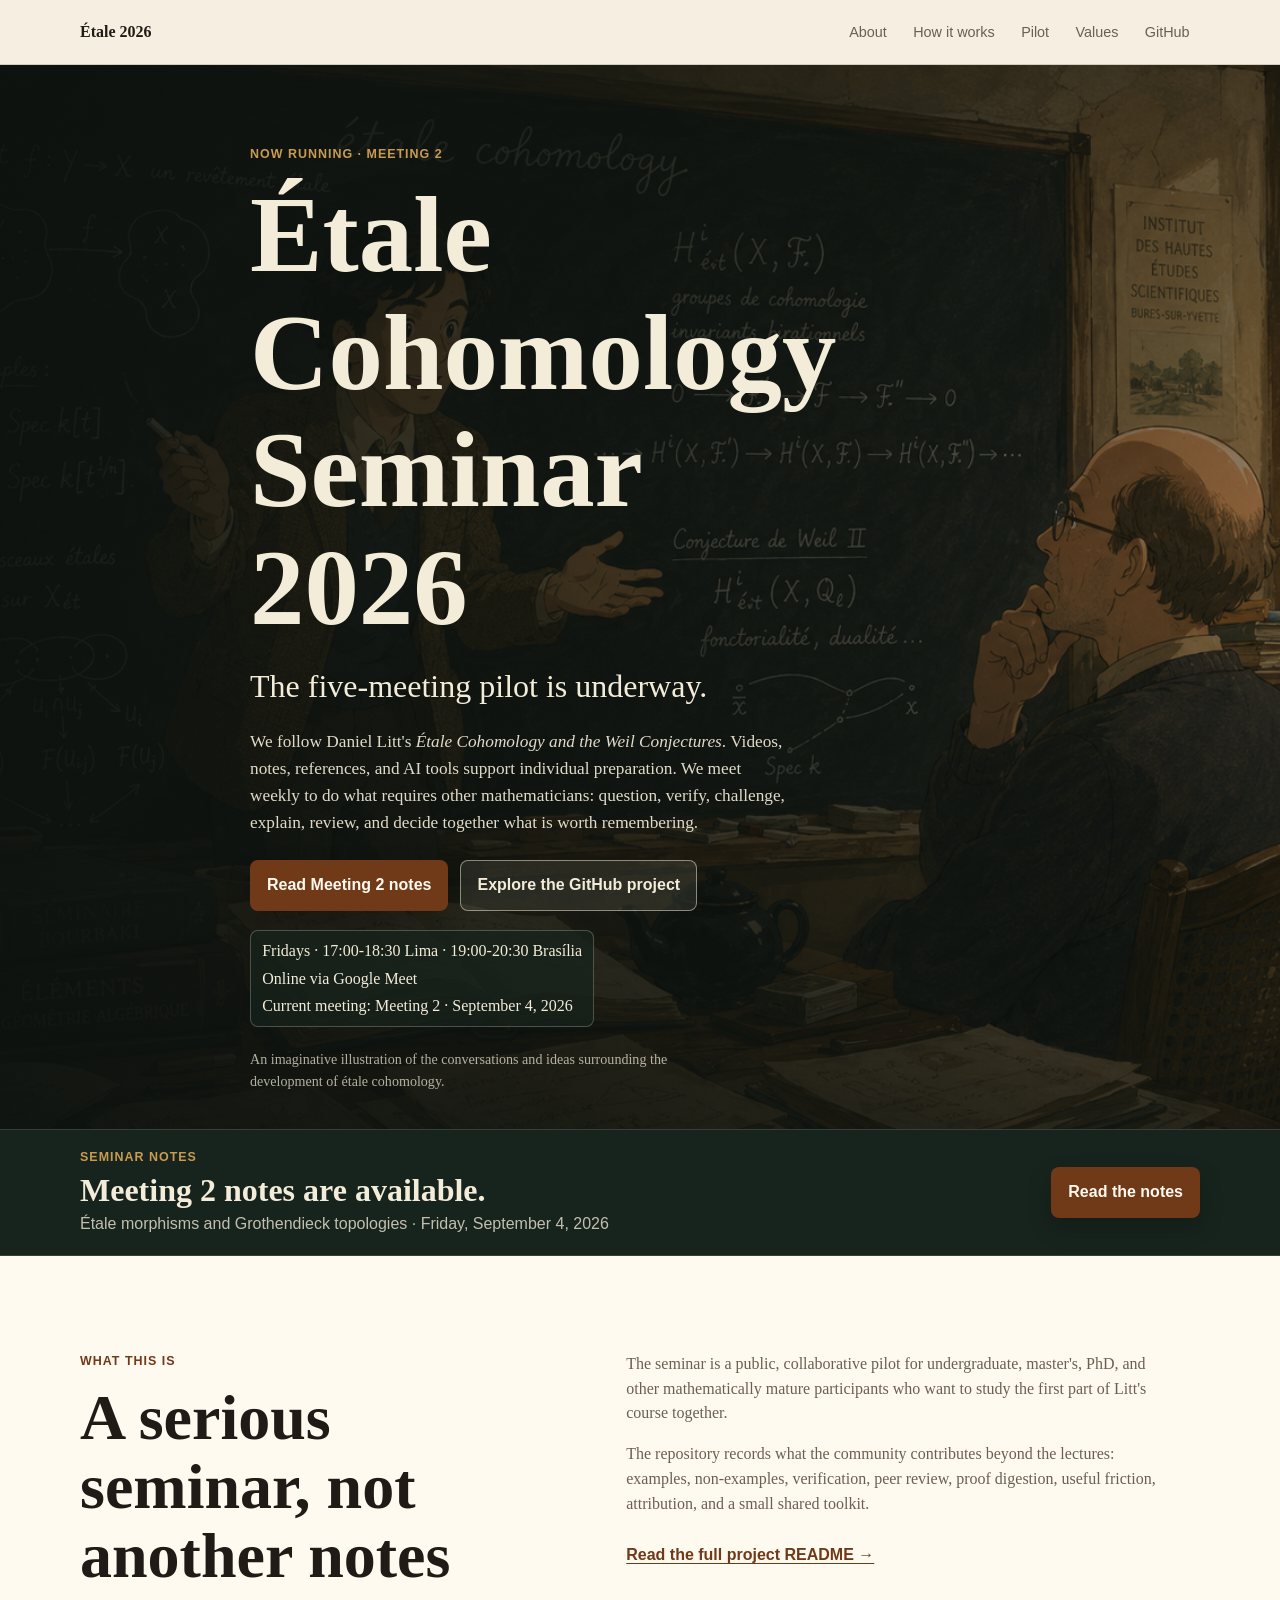
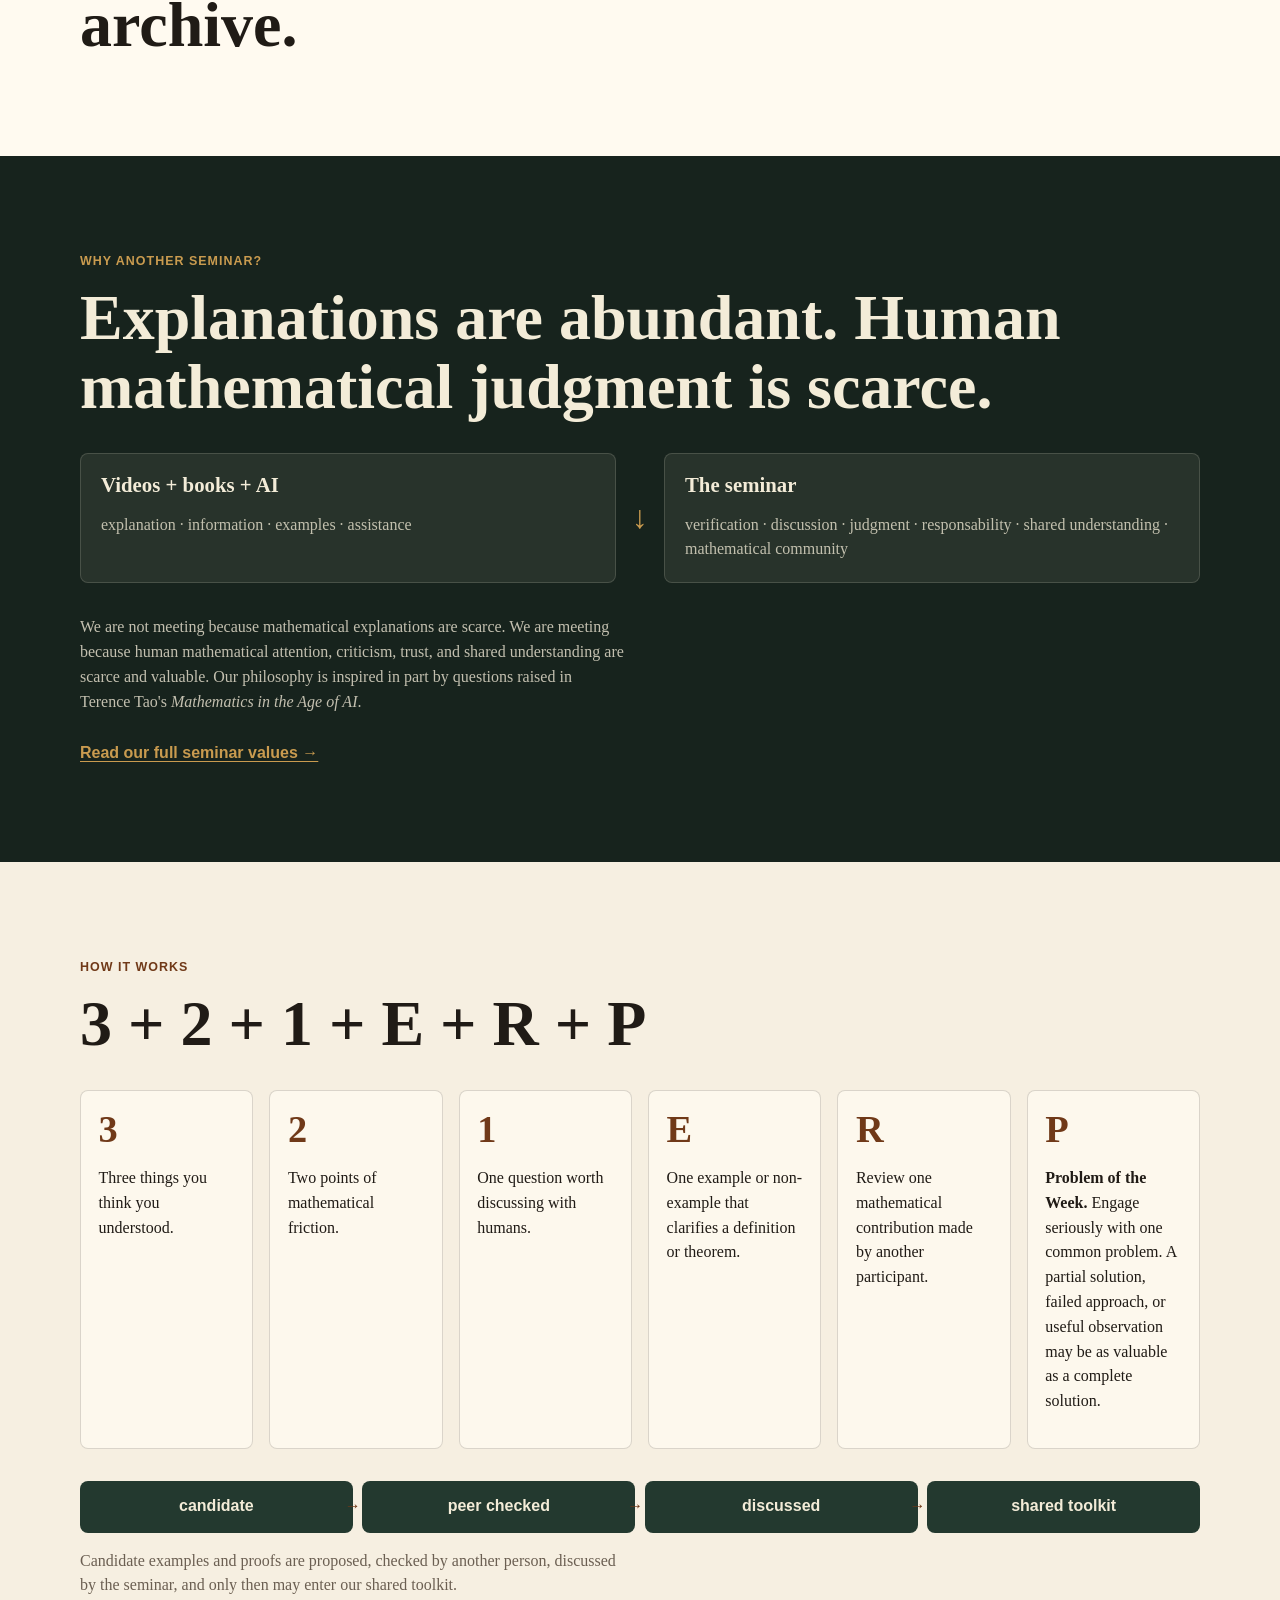
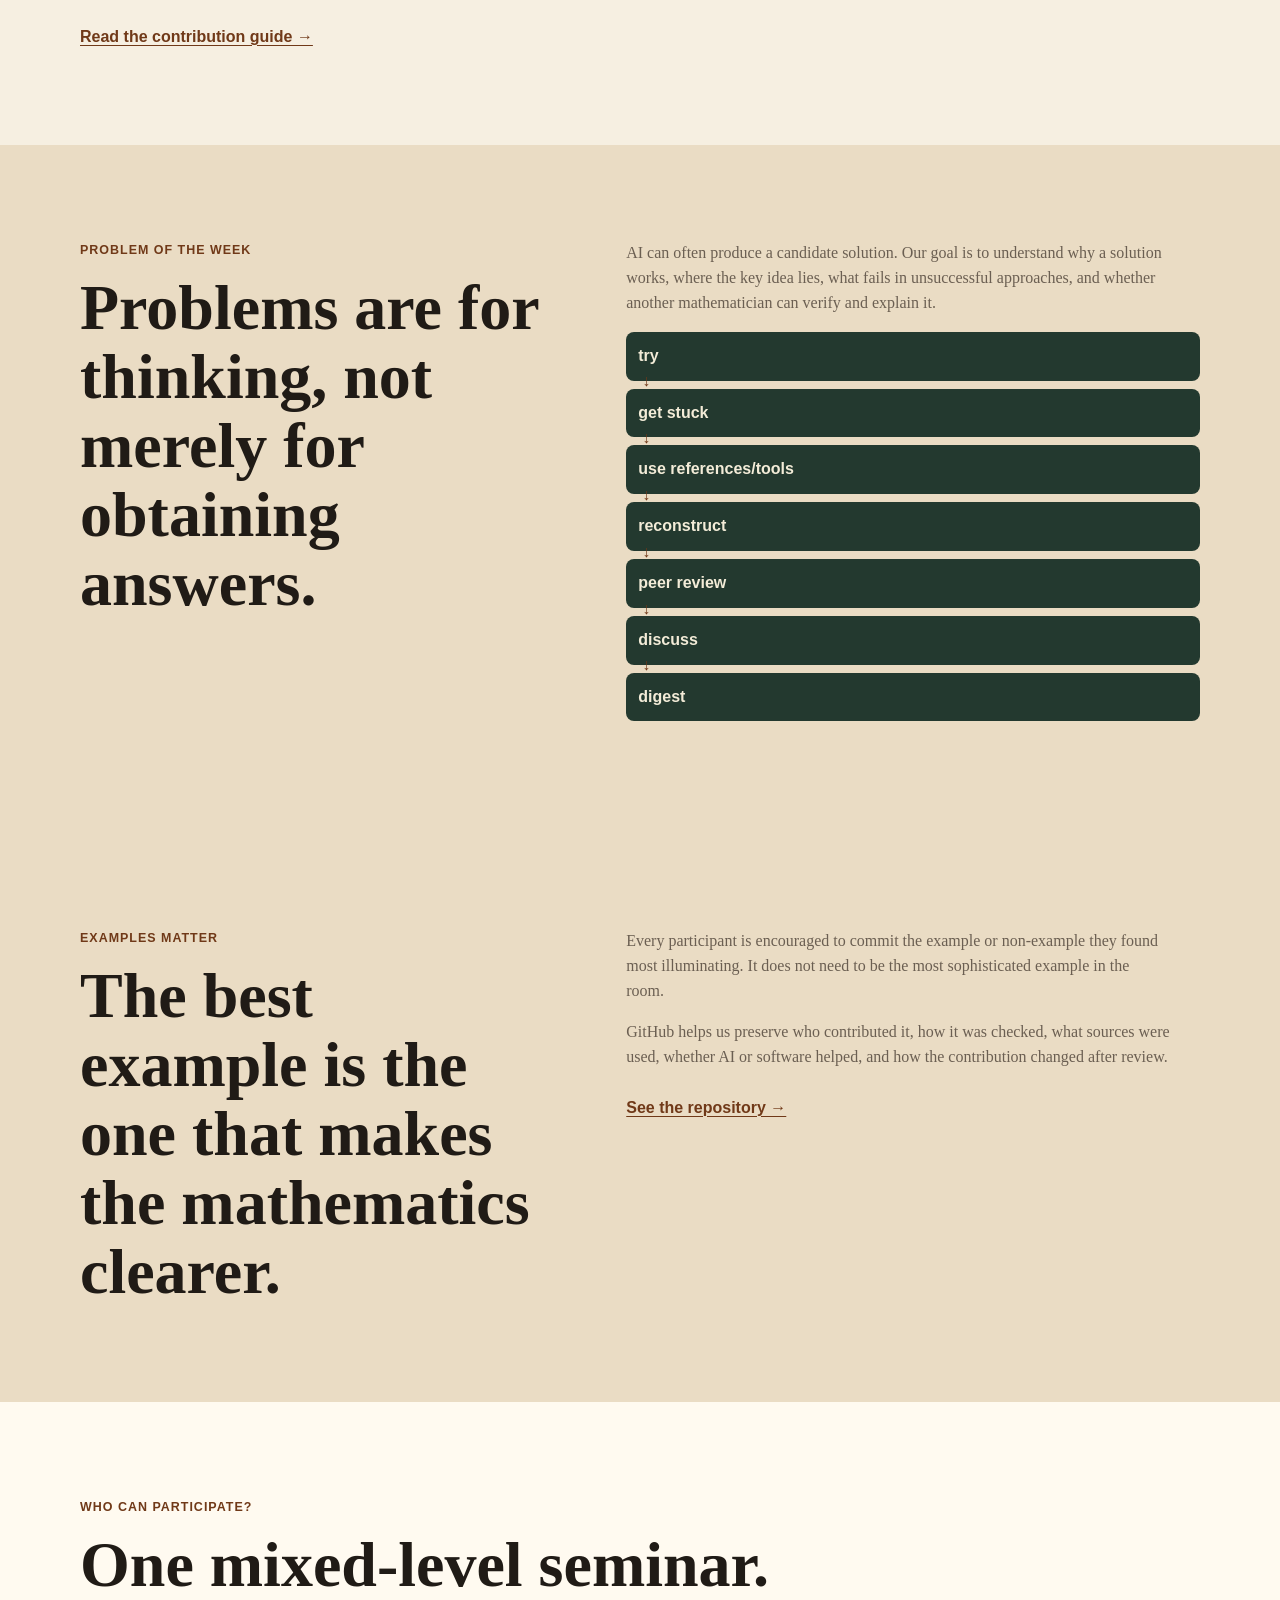
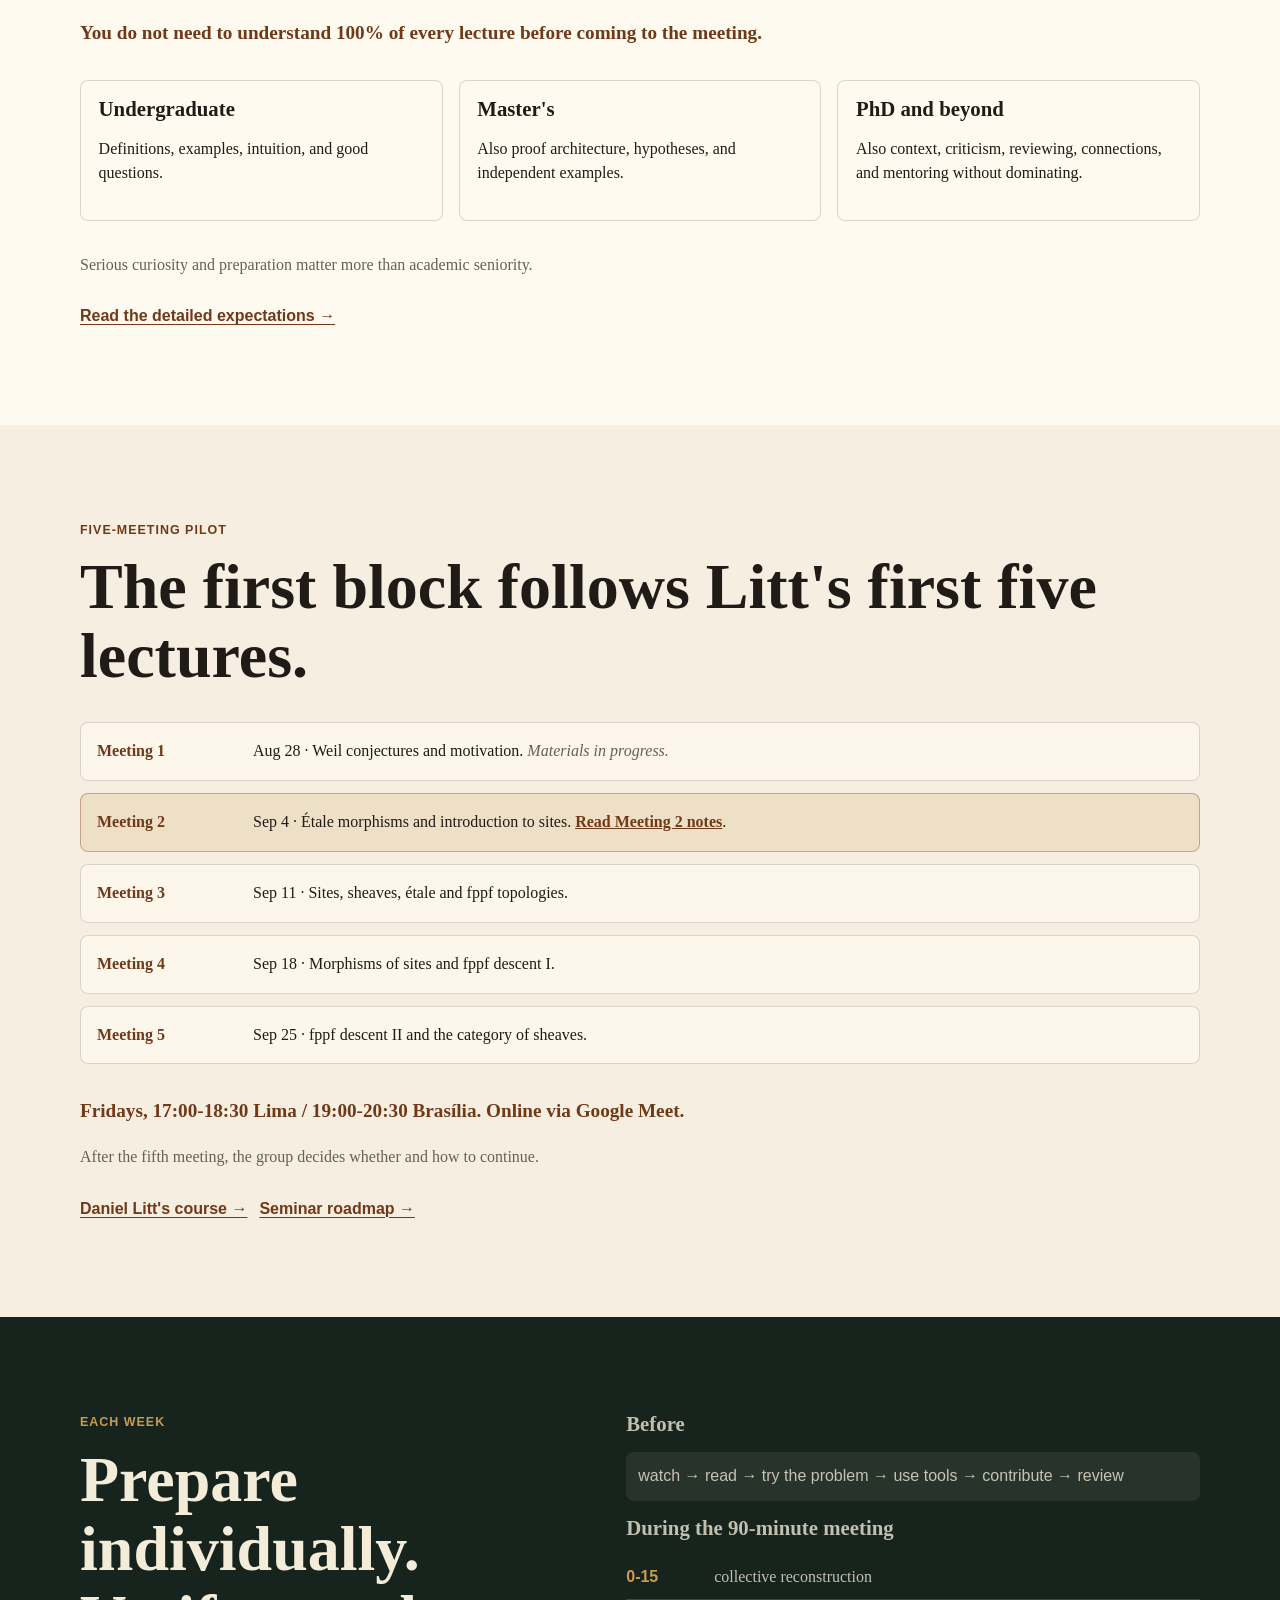
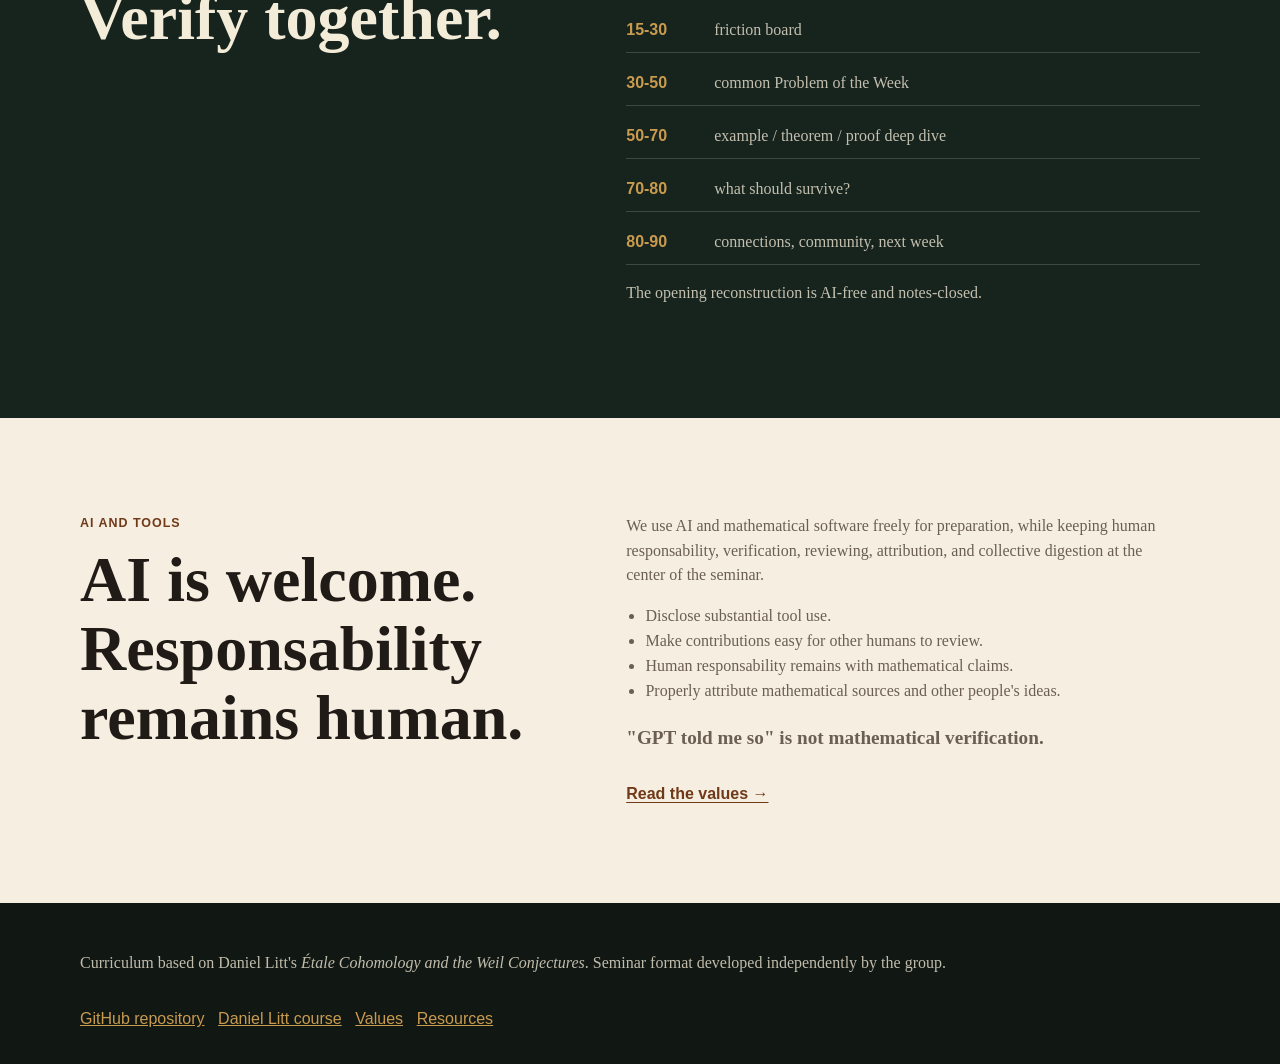
==== commit 46b1ed86: "Remove public registration section" ====
--- a/docs/index.html
+++ b/docs/index.html
@@ -22,7 +22,6 @@
           <a href="#how">How it works</a>
           <a href="#pilot">Pilot</a>
           <a href="#values">Values</a>
-          <a class="nav-register" href="#register">Register</a>
           <a href="https://github.com/alequisGS/etale-cohomology-seminar-2026-">GitHub</a>
         </div>
       </nav>
@@ -43,7 +42,7 @@
             verify, challenge, explain, review, and decide together what is worth remembering.
           </p>
           <div class="hero-actions" aria-label="Primary actions">
-            <a class="button primary" href="#register">Register with the Google Form</a>
+            <a class="button primary" href="meetings/02-etale-morphisms-and-sites/">Read Meeting 2 notes</a>
             <a class="button secondary" href="https://github.com/alequisGS/etale-cohomology-seminar-2026-">Explore the GitHub project</a>
           </div>
           <div class="schedule-note" aria-label="Seminar schedule">
@@ -52,6 +51,17 @@
             <span>Current meeting: Meeting 2 · September 4, 2026</span>
           </div>
           <p class="caption">An imaginative illustration of the conversations and ideas surrounding the development of étale cohomology.</p>
+        </div>
+      </section>
+
+      <section class="notes-banner" aria-labelledby="notes-banner-title">
+        <div class="section-inner notes-banner-inner">
+          <div>
+            <p class="eyebrow">Seminar notes</p>
+            <h2 id="notes-banner-title">Meeting 2 notes are available.</h2>
+            <p>Étale morphisms and Grothendieck topologies · Friday, September 4, 2026</p>
+          </div>
+          <a class="button primary" href="meetings/02-etale-morphisms-and-sites/">Read the notes</a>
         </div>
       </section>
 
@@ -89,7 +99,7 @@
             <div class="arrow" aria-hidden="true">↓</div>
             <div>
               <h3>The seminar</h3>
-              <p>verification · discussion · judgment · responsibility · shared understanding · mathematical community</p>
+              <p>verification · discussion · judgment · responsability · shared understanding · mathematical community</p>
             </div>
           </div>
           <p class="compact">
@@ -280,18 +290,18 @@
         <div class="section-inner split">
           <div>
             <p class="eyebrow">AI and tools</p>
-            <h2 id="values-title">AI is welcome. Responsibility remains human.</h2>
+            <h2 id="values-title">AI is welcome. Responsability remains human.</h2>
           </div>
           <div class="copy">
             <p>
               We use AI and mathematical software freely for preparation, while
-              keeping human responsibility, verification, reviewing, attribution,
+              keeping human responsability, verification, reviewing, attribution,
               and collective digestion at the center of the seminar.
             </p>
             <ul class="plain-list">
               <li>Disclose substantial tool use.</li>
               <li>Make contributions easy for other humans to review.</li>
-              <li>Humans remain responsible for mathematical claims.</li>
+              <li>Human responsability remains with mathematical claims.</li>
               <li>Properly attribute mathematical sources and other people's ideas.</li>
             </ul>
             <p class="standout">"GPT told me so" is not mathematical verification.</p>
@@ -300,36 +310,6 @@
         </div>
       </section>
 
-      <section class="section register-section" id="register" aria-labelledby="register-title">
-        <div class="section-inner register-layout">
-          <div>
-            <p class="eyebrow">Registration</p>
-            <h2 id="register-title">Join the five-meeting pilot</h2>
-            <p class="standout">Registration is only through the Google Form below.</p>
-            <p>
-              First meeting: Friday, August 28, 2026<br>
-              Fridays, 17:00-18:30 Lima / 19:00-20:30 Brasília<br>
-              Online via Google Meet
-            </p>
-            <p>The Google Meet link will be sent to confirmed participants by email.</p>
-            <p class="privacy-note">Registration information is used only for seminar organization and is not published automatically.</p>
-          </div>
-
-          <div class="registration-panel">
-            <div class="google-form-container">
-              <iframe
-                class="google-form-frame"
-                src="https://docs.google.com/forms/d/e/1FAIpQLSen1UvJUkqvQJ02HzUOPgFwIi9zpOo-xfBAYwa7NcQkACTO3w/viewform?embedded=true"
-                title="Étale Cohomology Seminar 2026 registration form"
-                loading="lazy"
-                referrerpolicy="strict-origin-when-cross-origin"
-              ></iframe>
-            </div>
-            <p class="help">Trouble loading the embedded form? <a href="https://docs.google.com/forms/d/e/1FAIpQLSen1UvJUkqvQJ02HzUOPgFwIi9zpOo-xfBAYwa7NcQkACTO3w/viewform" target="_blank" rel="noopener">Open the same Google Form in a new tab</a>.</p>
-            <p class="help">Read the <a href="privacy.html">privacy note</a>.</p>
-          </div>
-        </div>
-      </section>
     </main>
 
     <footer class="footer">
@@ -340,7 +320,6 @@
           <a href="https://www.daniellitt.com/tale-cohomology/">Daniel Litt course</a>
           <a href="https://github.com/alequisGS/etale-cohomology-seminar-2026-/blob/main/VALUES.md">Values</a>
           <a href="https://github.com/alequisGS/etale-cohomology-seminar-2026-/blob/main/RESOURCES.md">Resources</a>
-          <a href="privacy.html">Privacy</a>
         </nav>
       </div>
     </footer>
--- a/docs/styles.css
+++ b/docs/styles.css
@@ -113,11 +113,6 @@
   background: rgba(164, 93, 42, 0.12);
 }
 
-.nav-links .nav-register {
-  color: var(--ivory);
-  background: var(--copper-dark);
-}
-
 .hero {
   position: relative;
   min-height: calc(100vh - 64px);
@@ -270,6 +265,37 @@
   border-radius: var(--radius);
 }
 
+.notes-banner {
+  padding: 1.15rem 0;
+  color: var(--chalk);
+  background: var(--board);
+  border-top: 1px solid rgba(243, 236, 216, 0.14);
+  border-bottom: 1px solid rgba(243, 236, 216, 0.14);
+}
+
+.notes-banner-inner {
+  display: flex;
+  align-items: center;
+  justify-content: space-between;
+  gap: 1rem;
+}
+
+.notes-banner h2 {
+  margin: 0 0 0.25rem;
+  font-size: clamp(1.4rem, 3vw, 2rem);
+}
+
+.notes-banner p {
+  margin: 0;
+  color: rgba(243, 236, 216, 0.78);
+  font-family: Arial, Helvetica, sans-serif;
+}
+
+.notes-banner .eyebrow {
+  margin-bottom: 0.35rem;
+  color: var(--gold);
+}
+
 .caption {
   max-width: 68ch;
   margin: 1.35rem 0 0;
@@ -305,8 +331,7 @@
 }
 
 .intro,
-.audience,
-.register-section {
+.audience {
   background: var(--ivory);
 }
 
@@ -535,90 +560,6 @@
   color: var(--muted);
 }
 
-.register-layout {
-  display: grid;
-  grid-template-columns: minmax(0, 0.78fr) minmax(0, 1fr);
-  gap: clamp(1.5rem, 5vw, 4rem);
-  align-items: start;
-}
-
-.registration-form,
-.registration-panel {
-  padding: clamp(1rem, 3vw, 1.35rem);
-  background: var(--paper);
-  border: 1px solid var(--line);
-  border-radius: var(--radius);
-  box-shadow: var(--shadow);
-}
-
-.registration-panel {
-  display: grid;
-  gap: 0.75rem;
-  background:
-    linear-gradient(180deg, rgba(255, 250, 240, 0.72), rgba(234, 220, 196, 0.44)),
-    var(--paper);
-}
-
-.google-form-container {
-  position: relative;
-  overflow: hidden;
-  min-height: 720px;
-  background: var(--ivory);
-  border: 1px solid rgba(112, 57, 24, 0.18);
-  border-radius: var(--radius);
-  box-shadow: inset 0 1px 0 rgba(255, 255, 255, 0.78);
-}
-
-.google-form-frame {
-  display: block;
-  width: 100%;
-  min-height: 720px;
-  border: 0;
-  background: var(--ivory);
-}
-
-.form-placeholder {
-  padding: 1rem;
-  background: var(--ivory);
-  border: 1px solid rgba(164, 93, 42, 0.18);
-  border-radius: var(--radius);
-}
-
-.form-placeholder h3 {
-  margin-bottom: 0.5rem;
-}
-
-.form-placeholder p {
-  margin: 0.5rem 0 0;
-  color: var(--muted);
-}
-
-.field {
-  margin-bottom: 1rem;
-}
-
-label,
-legend {
-  display: block;
-  margin-bottom: 0.35rem;
-  font-family: Arial, Helvetica, sans-serif;
-  font-weight: 700;
-}
-
-input,
-select {
-  width: 100%;
-  min-height: 48px;
-  padding: 0.72rem 0.75rem;
-  color: var(--ink);
-  background: var(--ivory);
-  border: 1px solid rgba(32, 27, 22, 0.28);
-  border-radius: var(--radius);
-  font: inherit;
-}
-
-input:focus,
-select:focus,
 button:focus-visible,
 a:focus-visible {
   outline: 3px solid rgba(201, 155, 79, 0.85);
@@ -631,72 +572,6 @@
   color: var(--muted);
   font-family: Arial, Helvetica, sans-serif;
   font-size: 0.88rem;
-}
-
-fieldset {
-  padding: 0;
-  border: 0;
-}
-
-.schedule-empty {
-  margin: 0;
-  padding: 0.85rem;
-  color: var(--muted);
-  background: rgba(164, 93, 42, 0.1);
-  border: 1px solid rgba(164, 93, 42, 0.18);
-  border-radius: var(--radius);
-}
-
-.checkbox-row,
-.consent label {
-  display: grid;
-  grid-template-columns: 22px 1fr;
-  gap: 0.65rem;
-  align-items: start;
-  font-weight: 400;
-}
-
-.checkbox-row input,
-.consent input {
-  width: 18px;
-  min-height: auto;
-  margin-top: 0.25rem;
-}
-
-.honeypot {
-  position: absolute;
-  left: -100vw;
-  width: 1px;
-  height: 1px;
-}
-
-.submit-button {
-  width: 100%;
-  margin-top: 0.3rem;
-}
-
-.submit-button:disabled {
-  cursor: wait;
-  opacity: 0.7;
-}
-
-.form-status {
-  min-height: 1.5rem;
-  margin: 0.9rem 0 0;
-  font-family: Arial, Helvetica, sans-serif;
-  font-weight: 700;
-}
-
-.form-status[data-type="error"] {
-  color: #8b2118;
-}
-
-.form-status[data-type="success"] {
-  color: #23592d;
-}
-
-.form-status[data-type="pending"] {
-  color: var(--copper-dark);
 }
 
 .footer {
@@ -776,8 +651,7 @@
     padding-top: 17rem;
   }
 
-  .split,
-  .register-layout {
+  .split {
     grid-template-columns: 1fr;
   }
 
@@ -820,6 +694,14 @@
     width: 100%;
   }
 
+  .notes-banner-inner {
+    display: grid;
+  }
+
+  .notes-banner .button {
+    width: 100%;
+  }
+
   .section-inner {
     width: min(100% - 1.25rem, var(--content));
   }
@@ -829,19 +711,4 @@
     grid-template-columns: 1fr;
     gap: 0.25rem;
   }
-
-  .registration-form {
-    margin-left: -0.1rem;
-    margin-right: -0.1rem;
-  }
-
-  .registration-panel {
-    margin-left: -0.1rem;
-    margin-right: -0.1rem;
-  }
-
-  .google-form-container,
-  .google-form-frame {
-    min-height: 820px;
-  }
-}
+}
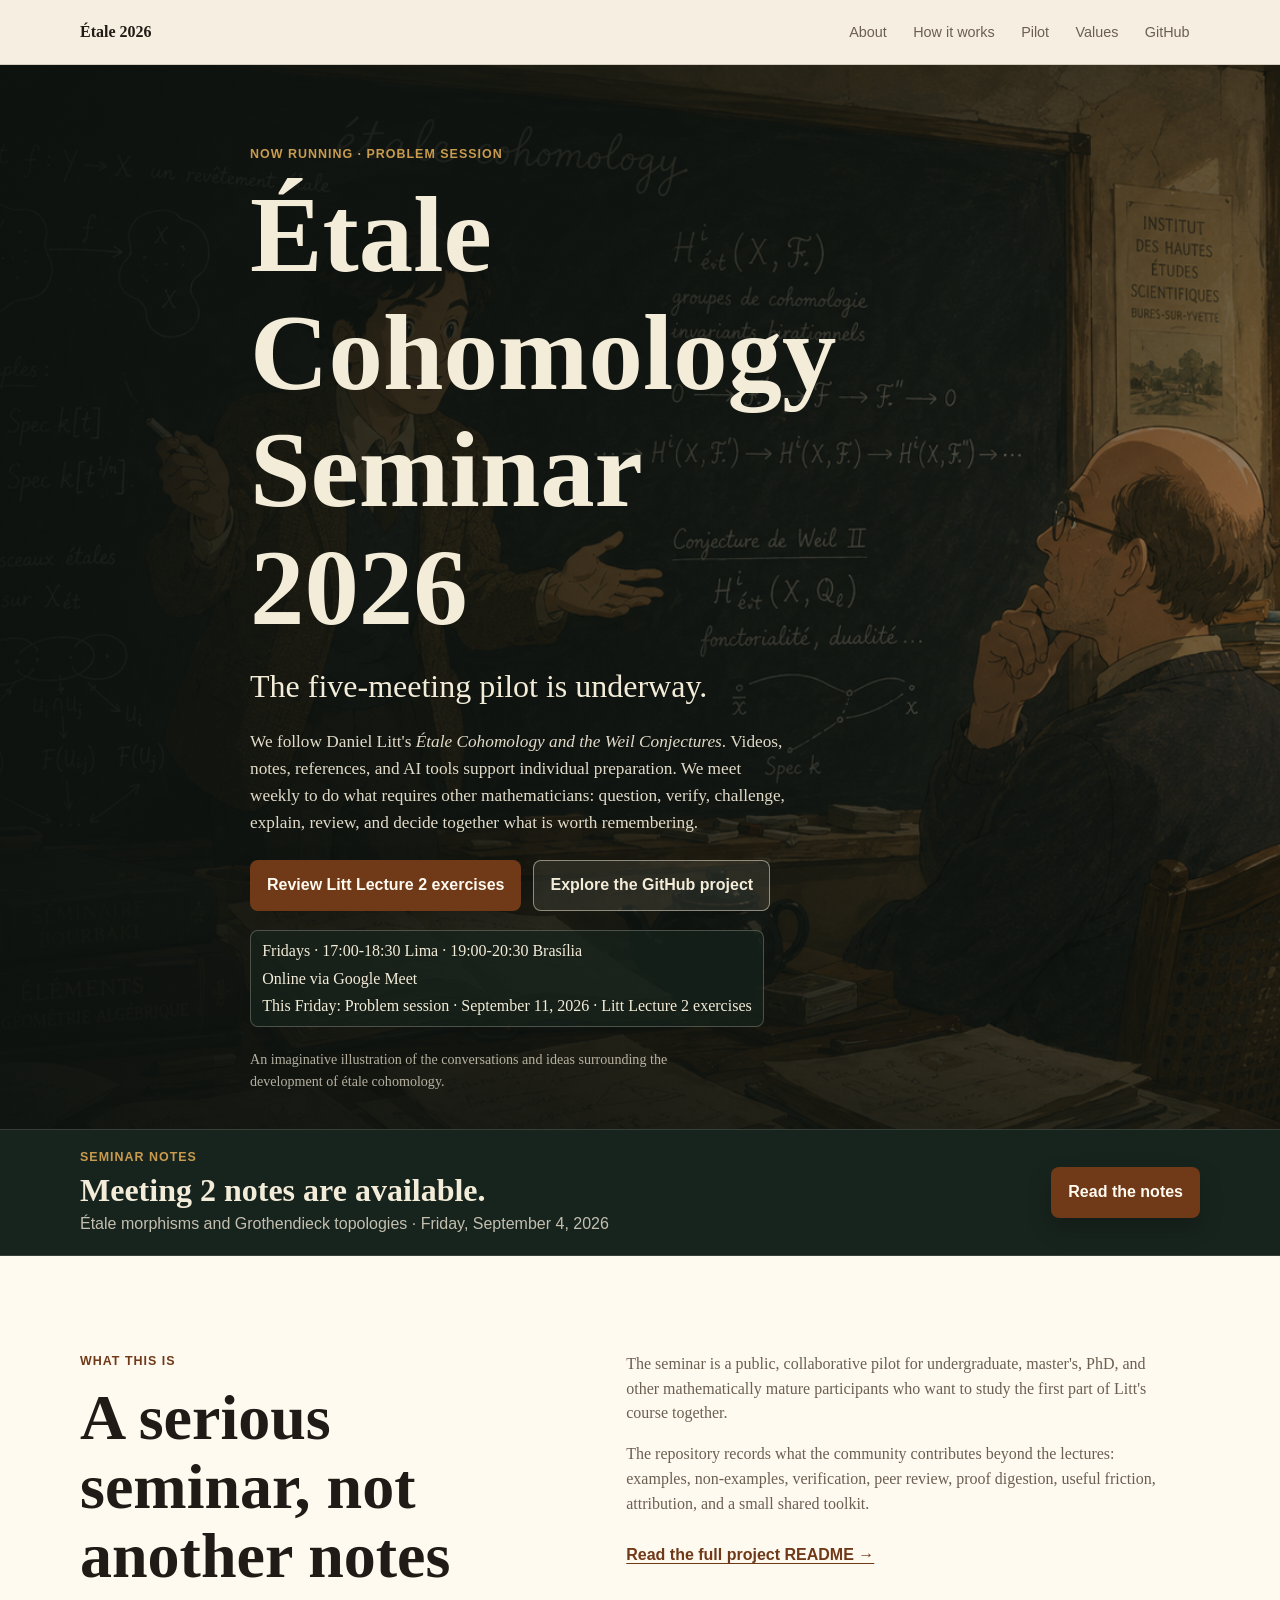
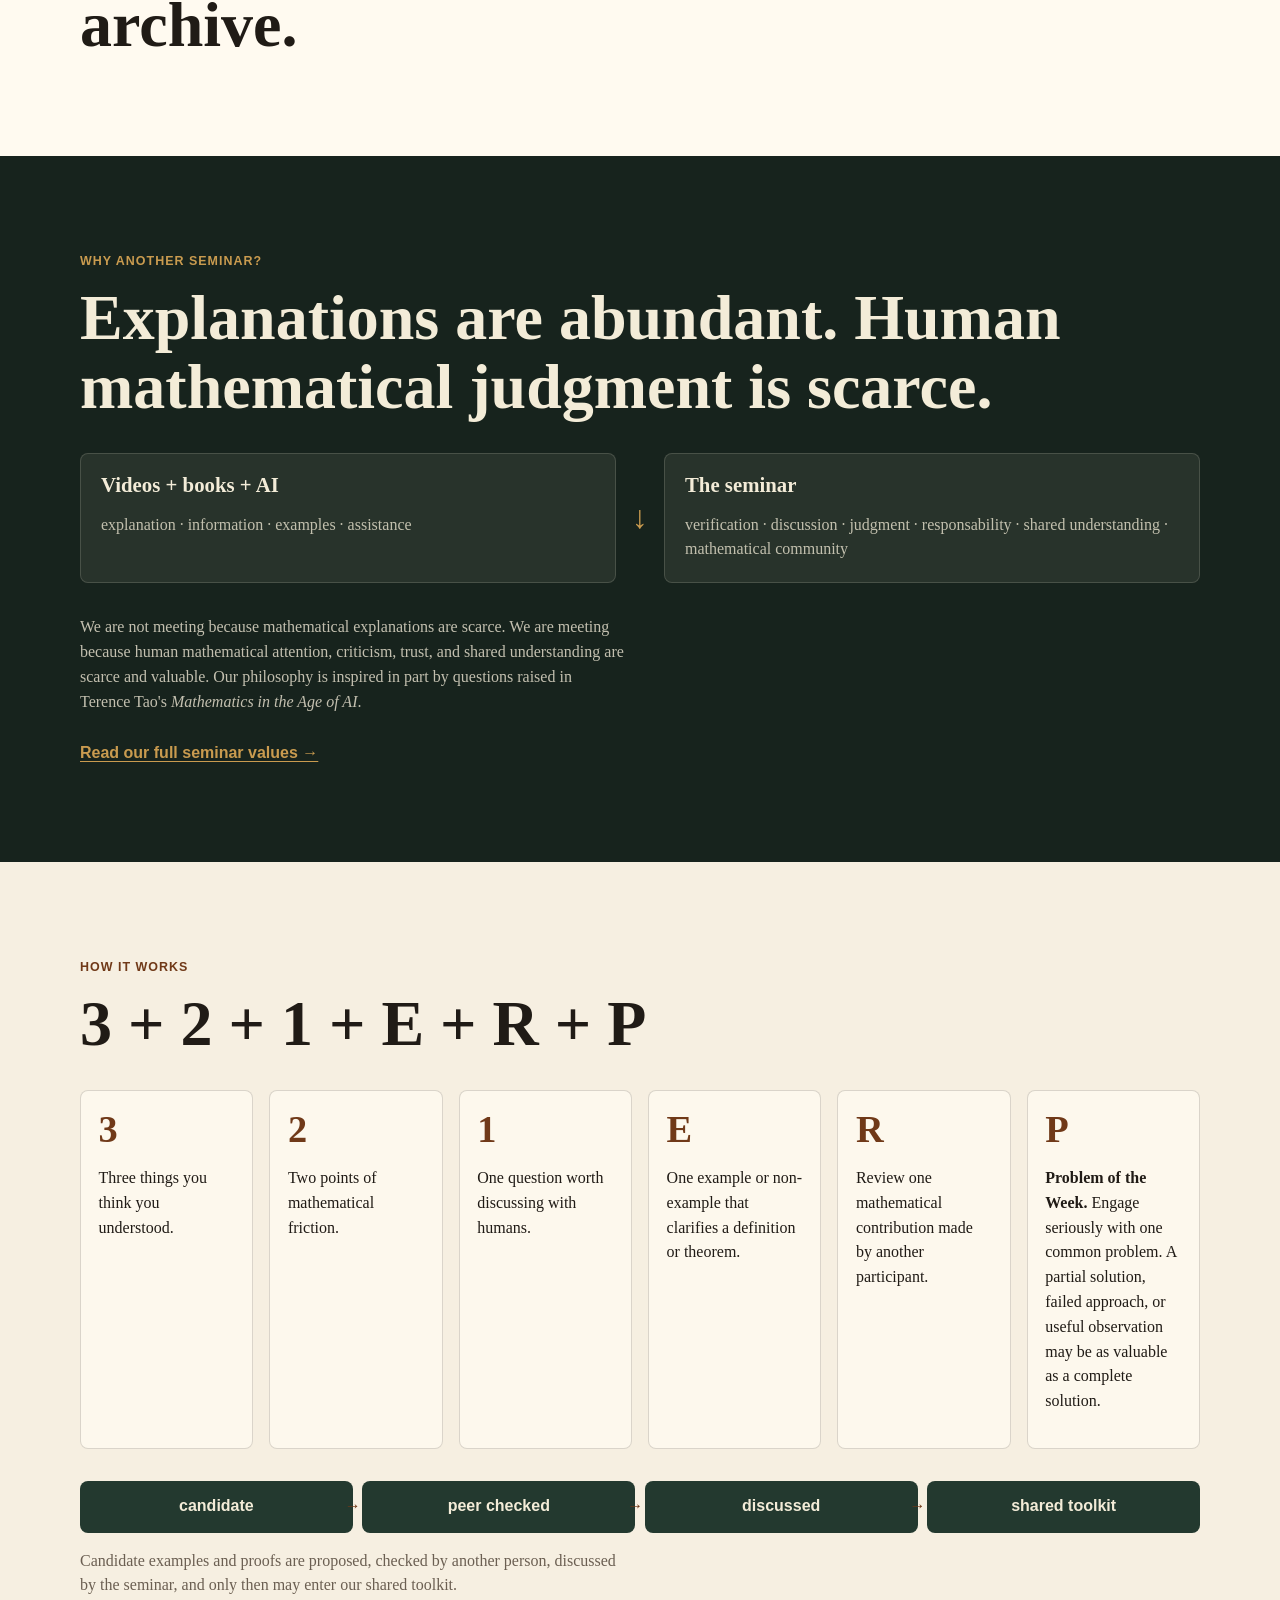
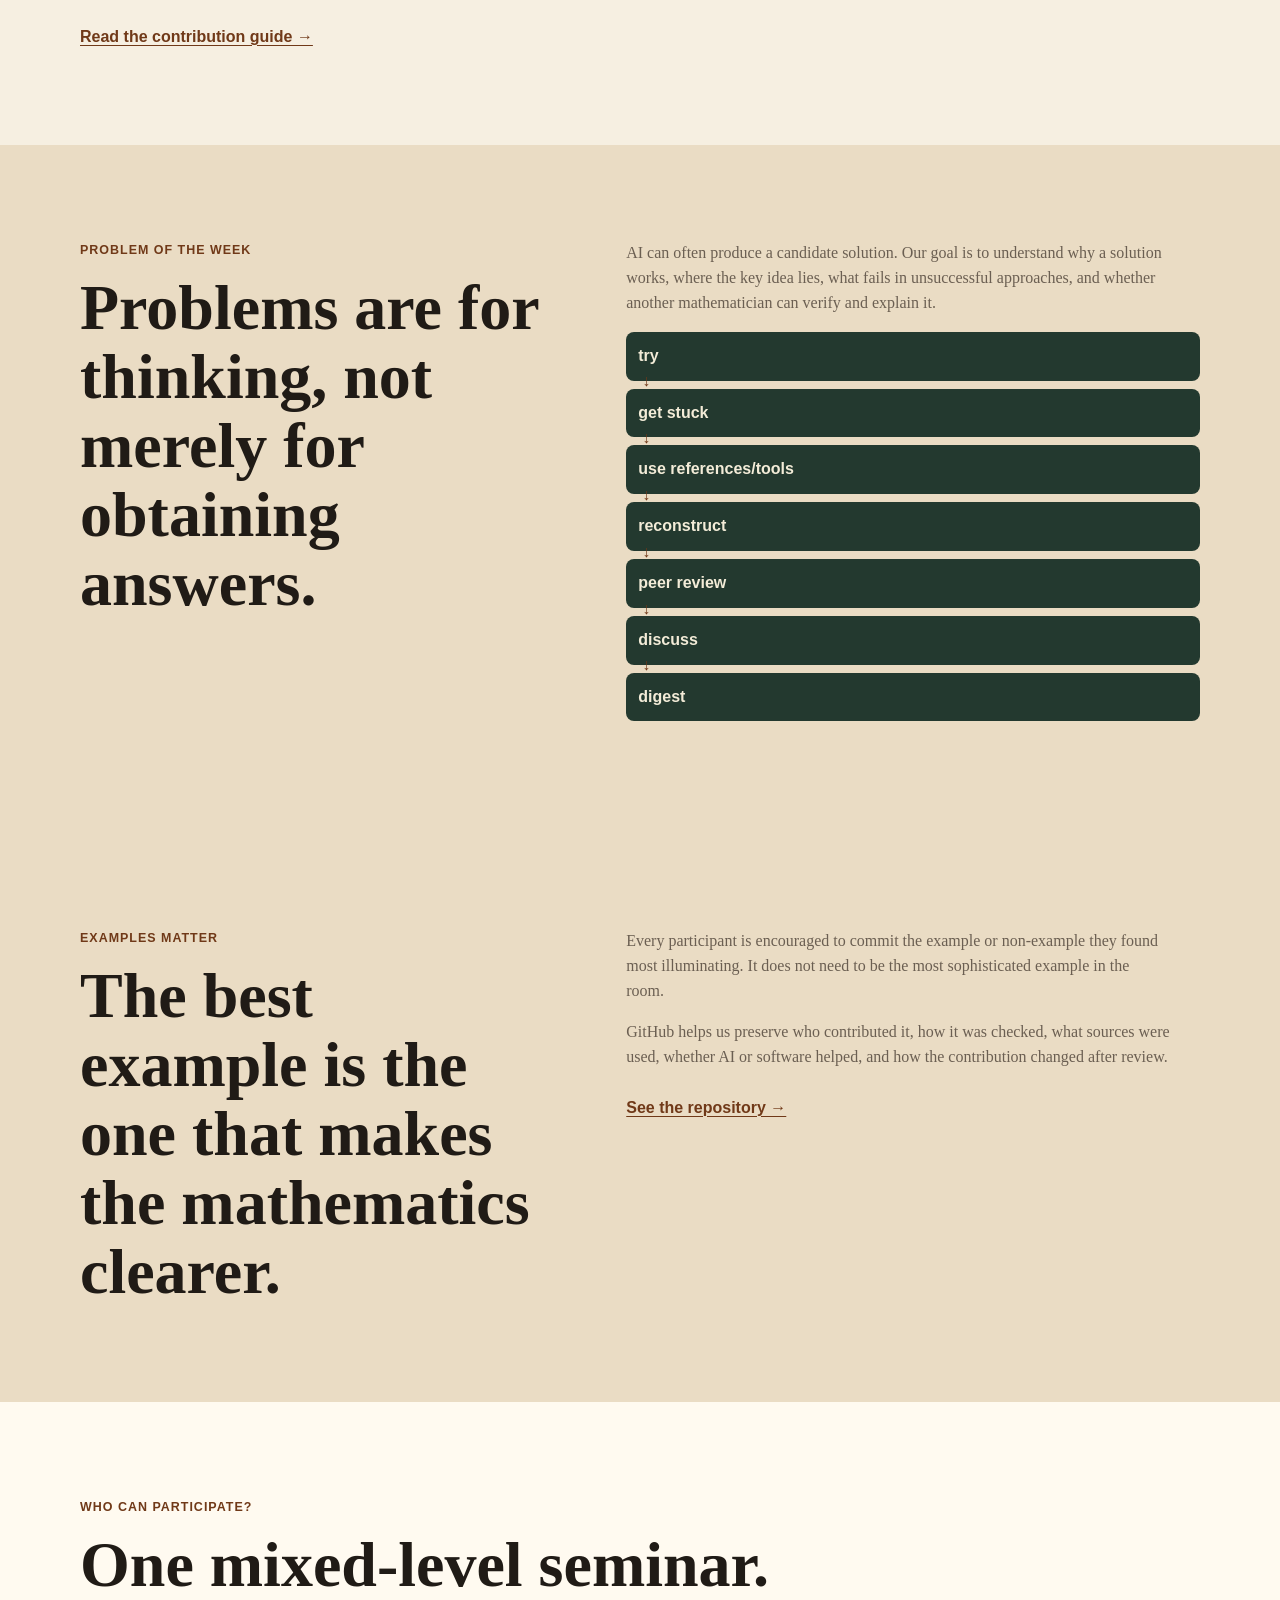
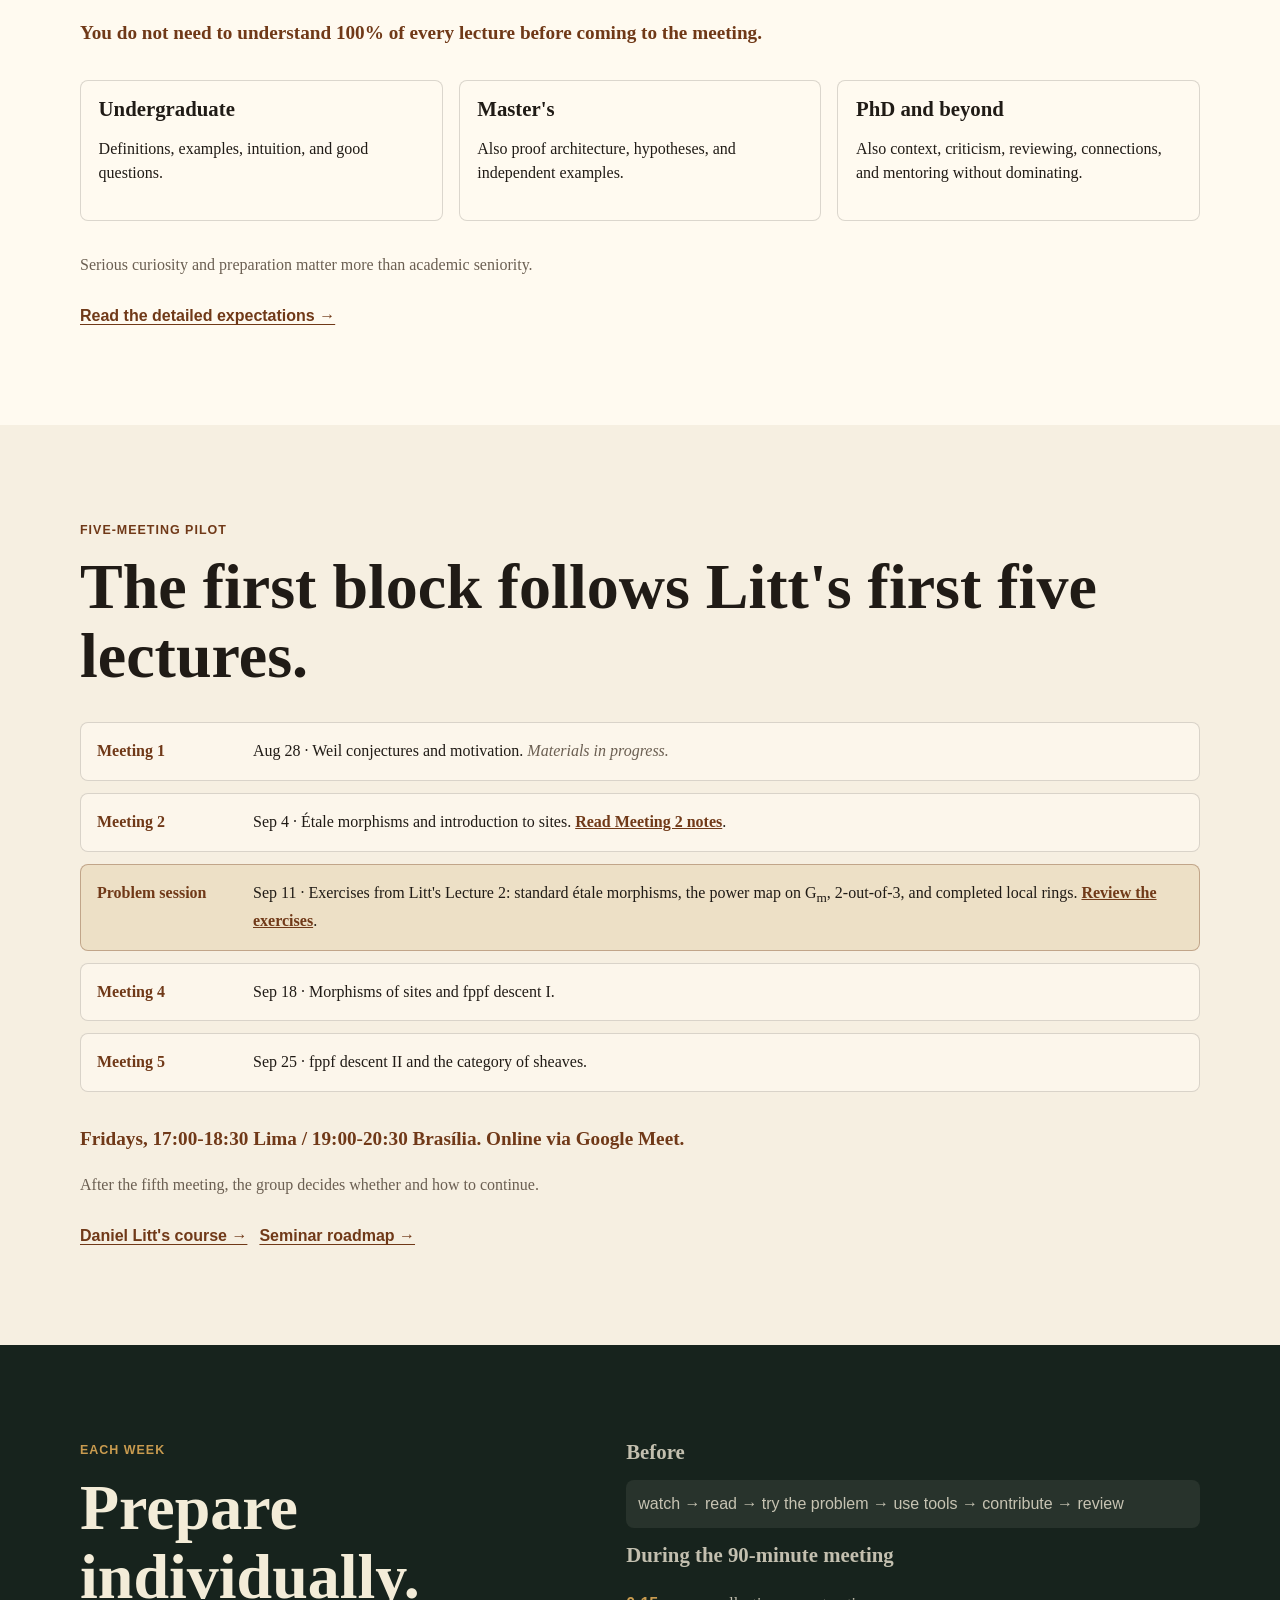
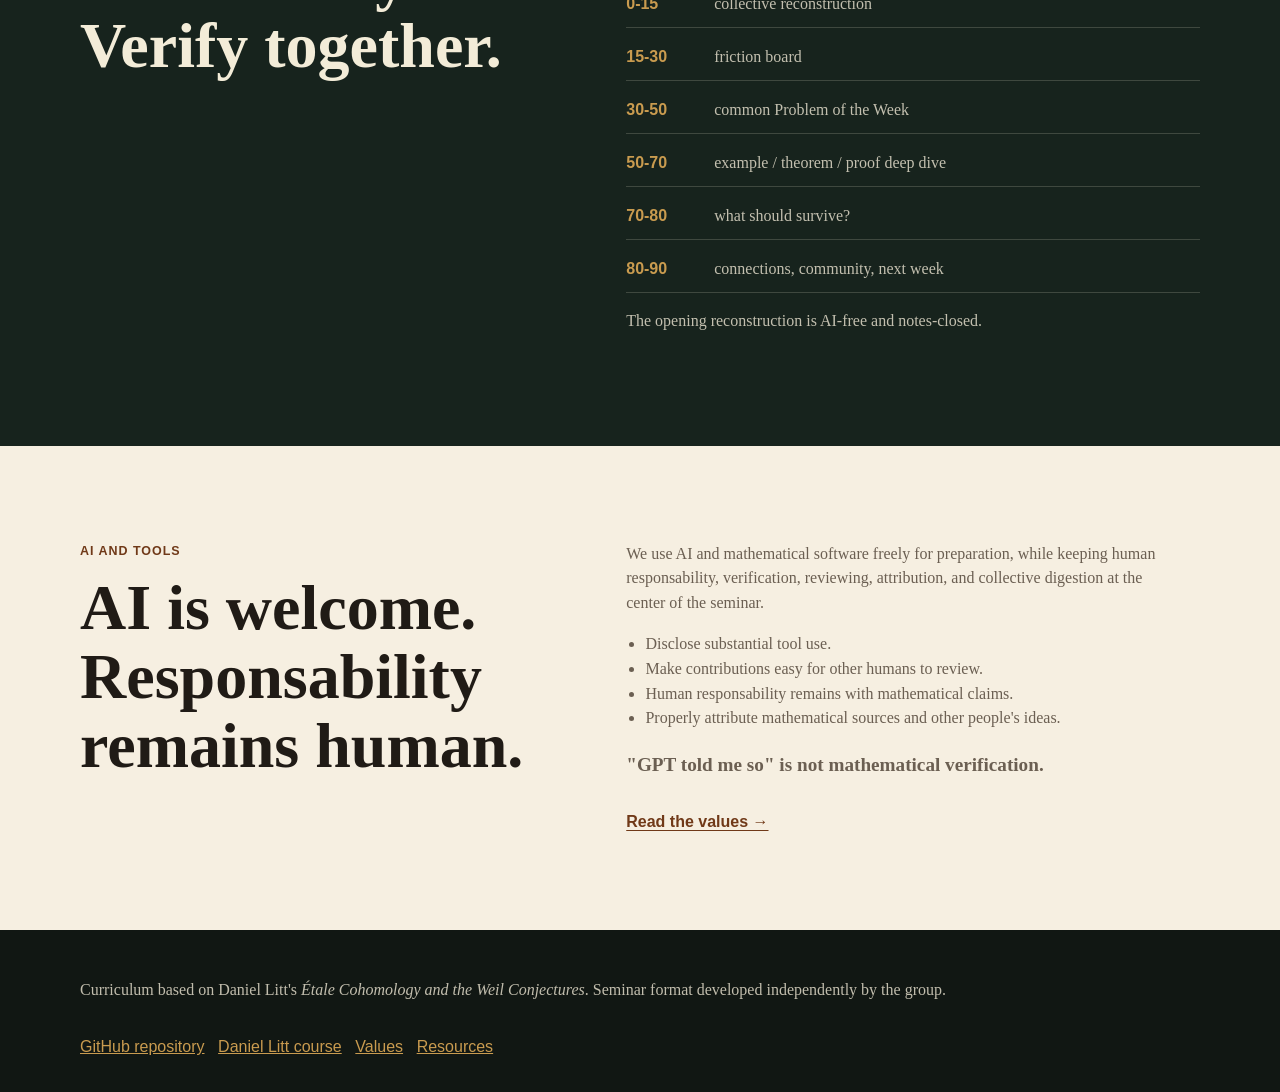
==== commit 9f19103a: "Update schedule for Lecture 2 problem session" ====
--- a/docs/index.html
+++ b/docs/index.html
@@ -32,7 +32,7 @@
         <div class="hero-media" aria-hidden="true"></div>
         <div class="hero-overlay"></div>
         <div class="hero-content">
-          <p class="eyebrow">Now running · Meeting 2</p>
+          <p class="eyebrow">Now running · Problem session</p>
           <h1 id="hero-title">Étale Cohomology Seminar 2026</h1>
           <p class="lede">The five-meeting pilot is underway.</p>
           <p>
@@ -42,13 +42,13 @@
             verify, challenge, explain, review, and decide together what is worth remembering.
           </p>
           <div class="hero-actions" aria-label="Primary actions">
-            <a class="button primary" href="meetings/02-etale-morphisms-and-sites/">Read Meeting 2 notes</a>
+            <a class="button primary" href="meetings/02-etale-morphisms-and-sites/#s3">Review Litt Lecture 2 exercises</a>
             <a class="button secondary" href="https://github.com/alequisGS/etale-cohomology-seminar-2026-">Explore the GitHub project</a>
           </div>
           <div class="schedule-note" aria-label="Seminar schedule">
             <span>Fridays · 17:00-18:30 Lima · 19:00-20:30 Brasília</span>
             <span>Online via Google Meet</span>
-            <span>Current meeting: Meeting 2 · September 4, 2026</span>
+            <span>This Friday: Problem session · September 11, 2026 · Litt Lecture 2 exercises</span>
           </div>
           <p class="caption">An imaginative illustration of the conversations and ideas surrounding the development of étale cohomology.</p>
         </div>
@@ -237,13 +237,13 @@
               <strong>Meeting 1</strong>
               <span>Aug 28 · Weil conjectures and motivation. <em>Materials in progress.</em></span>
             </li>
-            <li class="is-current">
+            <li>
               <strong>Meeting 2</strong>
               <span>Sep 4 · Étale morphisms and introduction to sites. <a href="meetings/02-etale-morphisms-and-sites/">Read Meeting 2 notes</a>.</span>
             </li>
-            <li>
-              <strong>Meeting 3</strong>
-              <span>Sep 11 · Sites, sheaves, étale and fppf topologies.</span>
+            <li class="is-current">
+              <strong>Problem session</strong>
+              <span>Sep 11 · Exercises from Litt's Lecture 2: standard étale morphisms, the power map on G<sub>m</sub>, 2-out-of-3, and completed local rings. <a href="meetings/02-etale-morphisms-and-sites/#s3">Review the exercises</a>.</span>
             </li>
             <li>
               <strong>Meeting 4</strong>
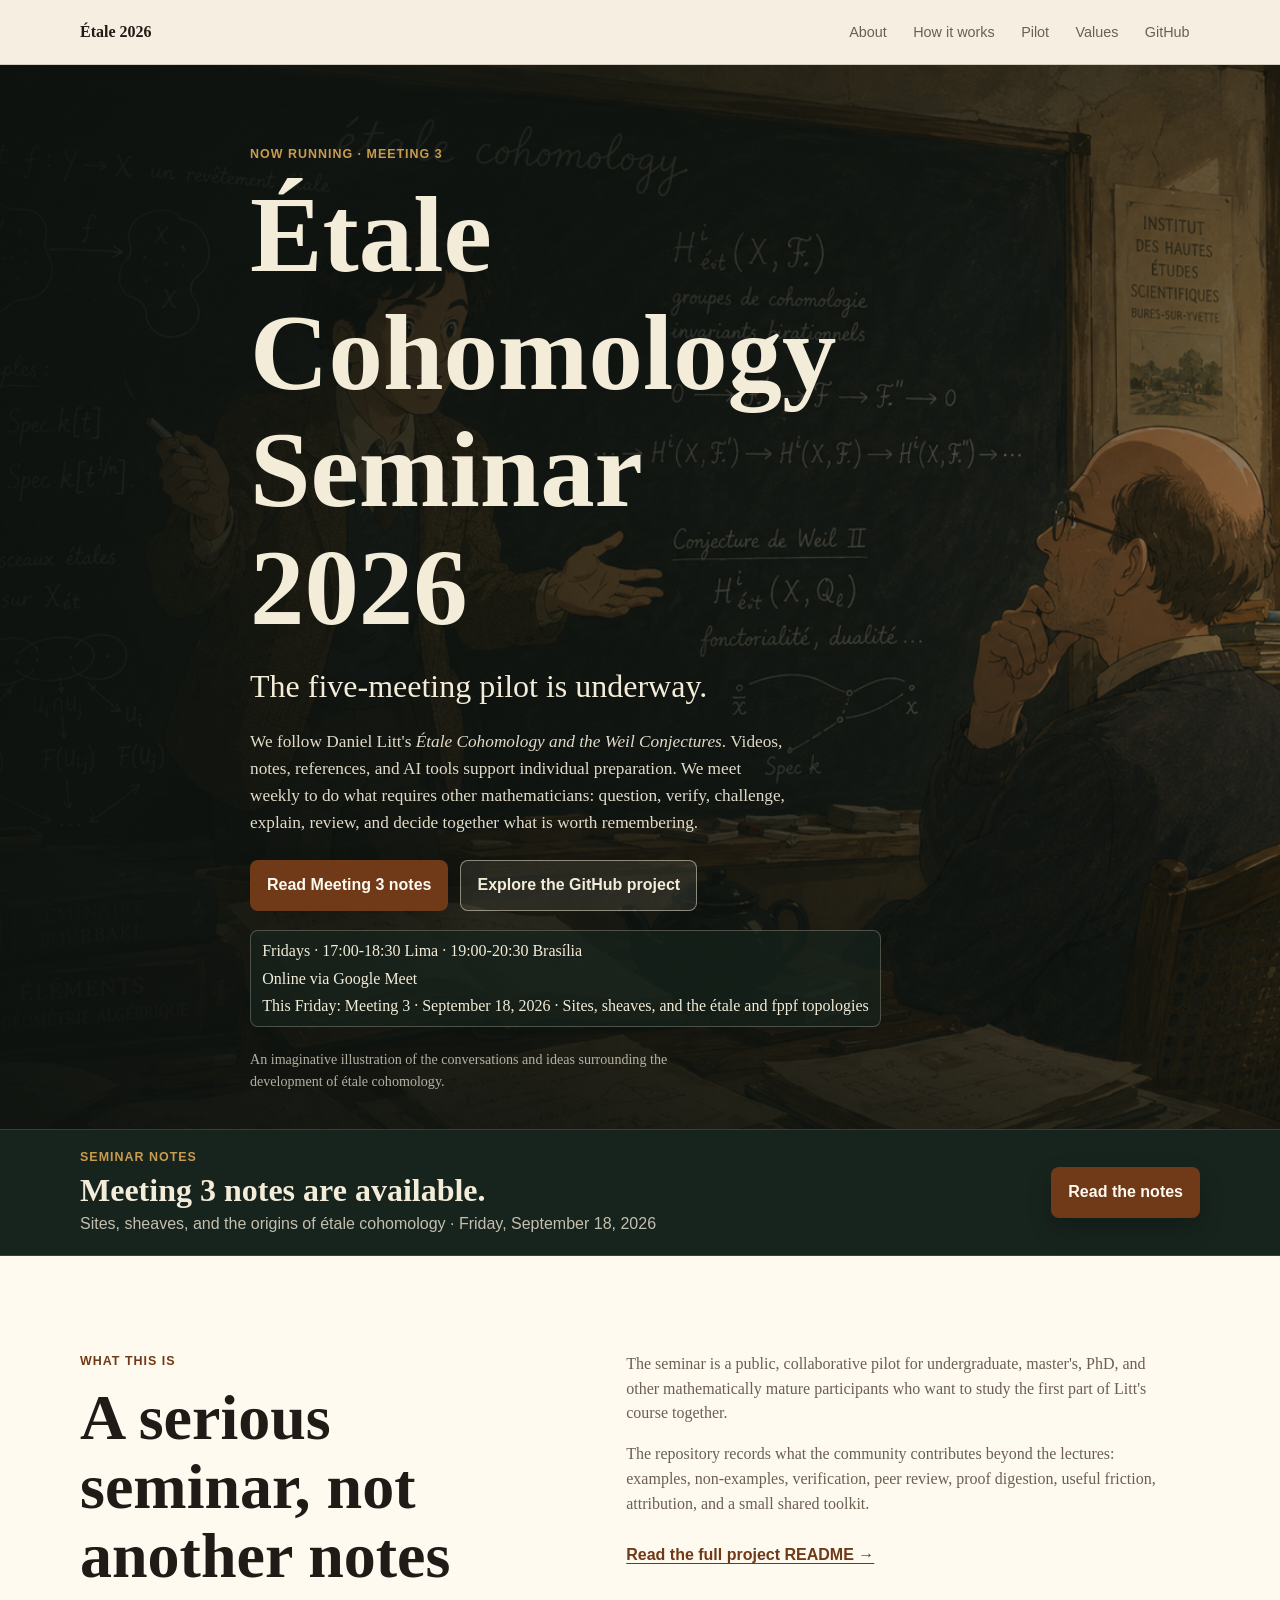
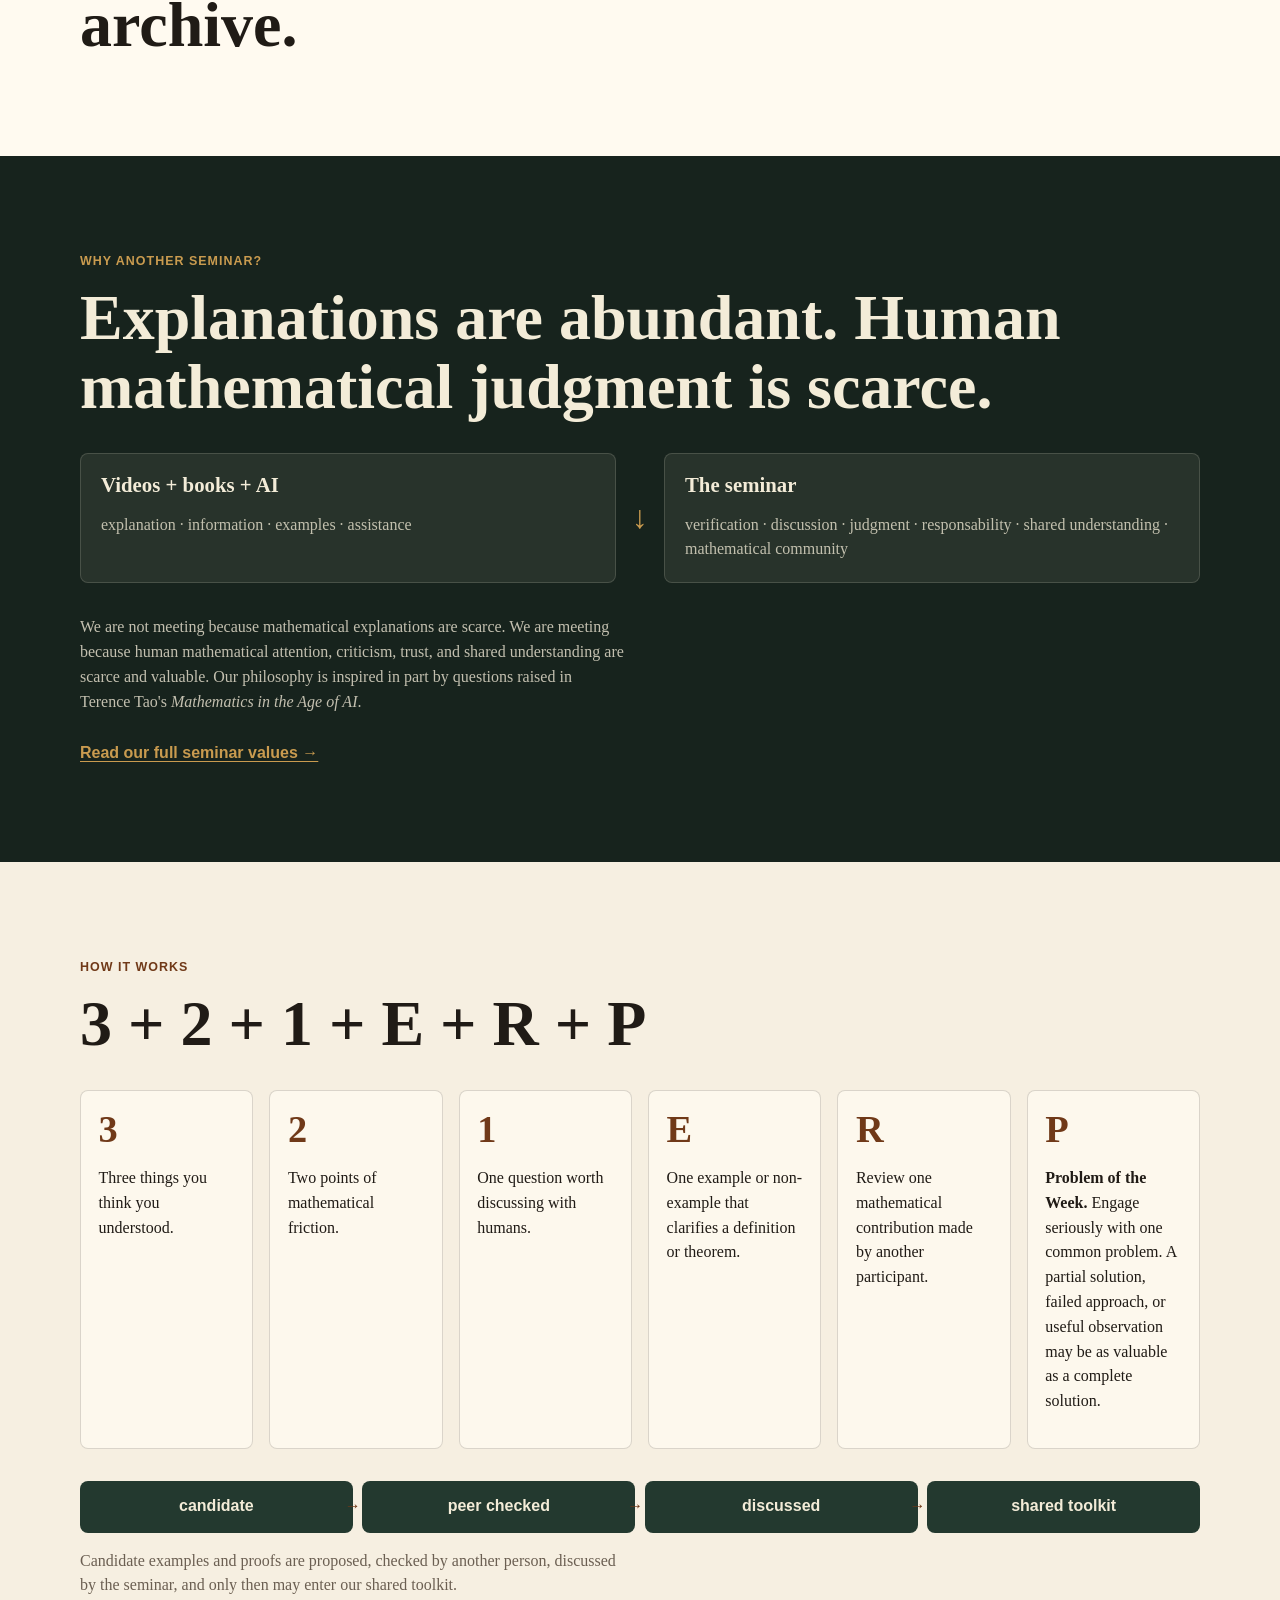
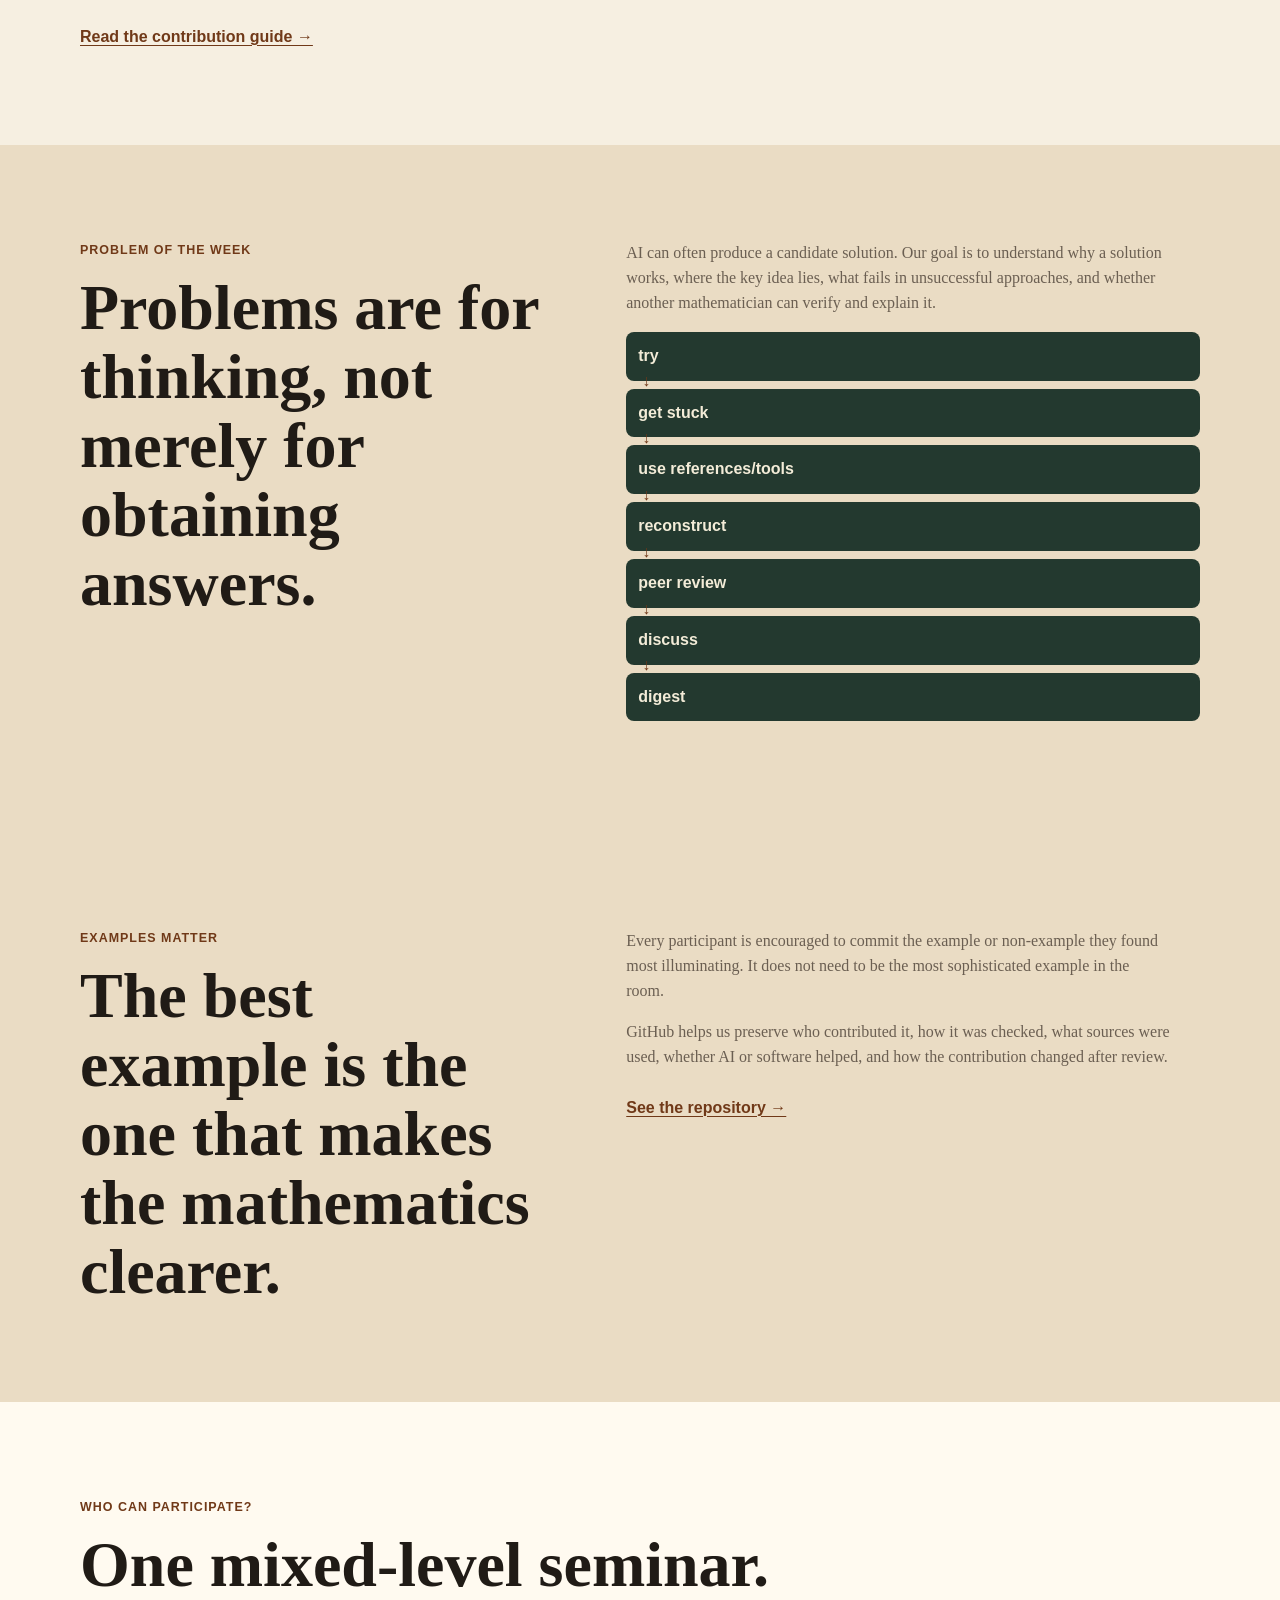
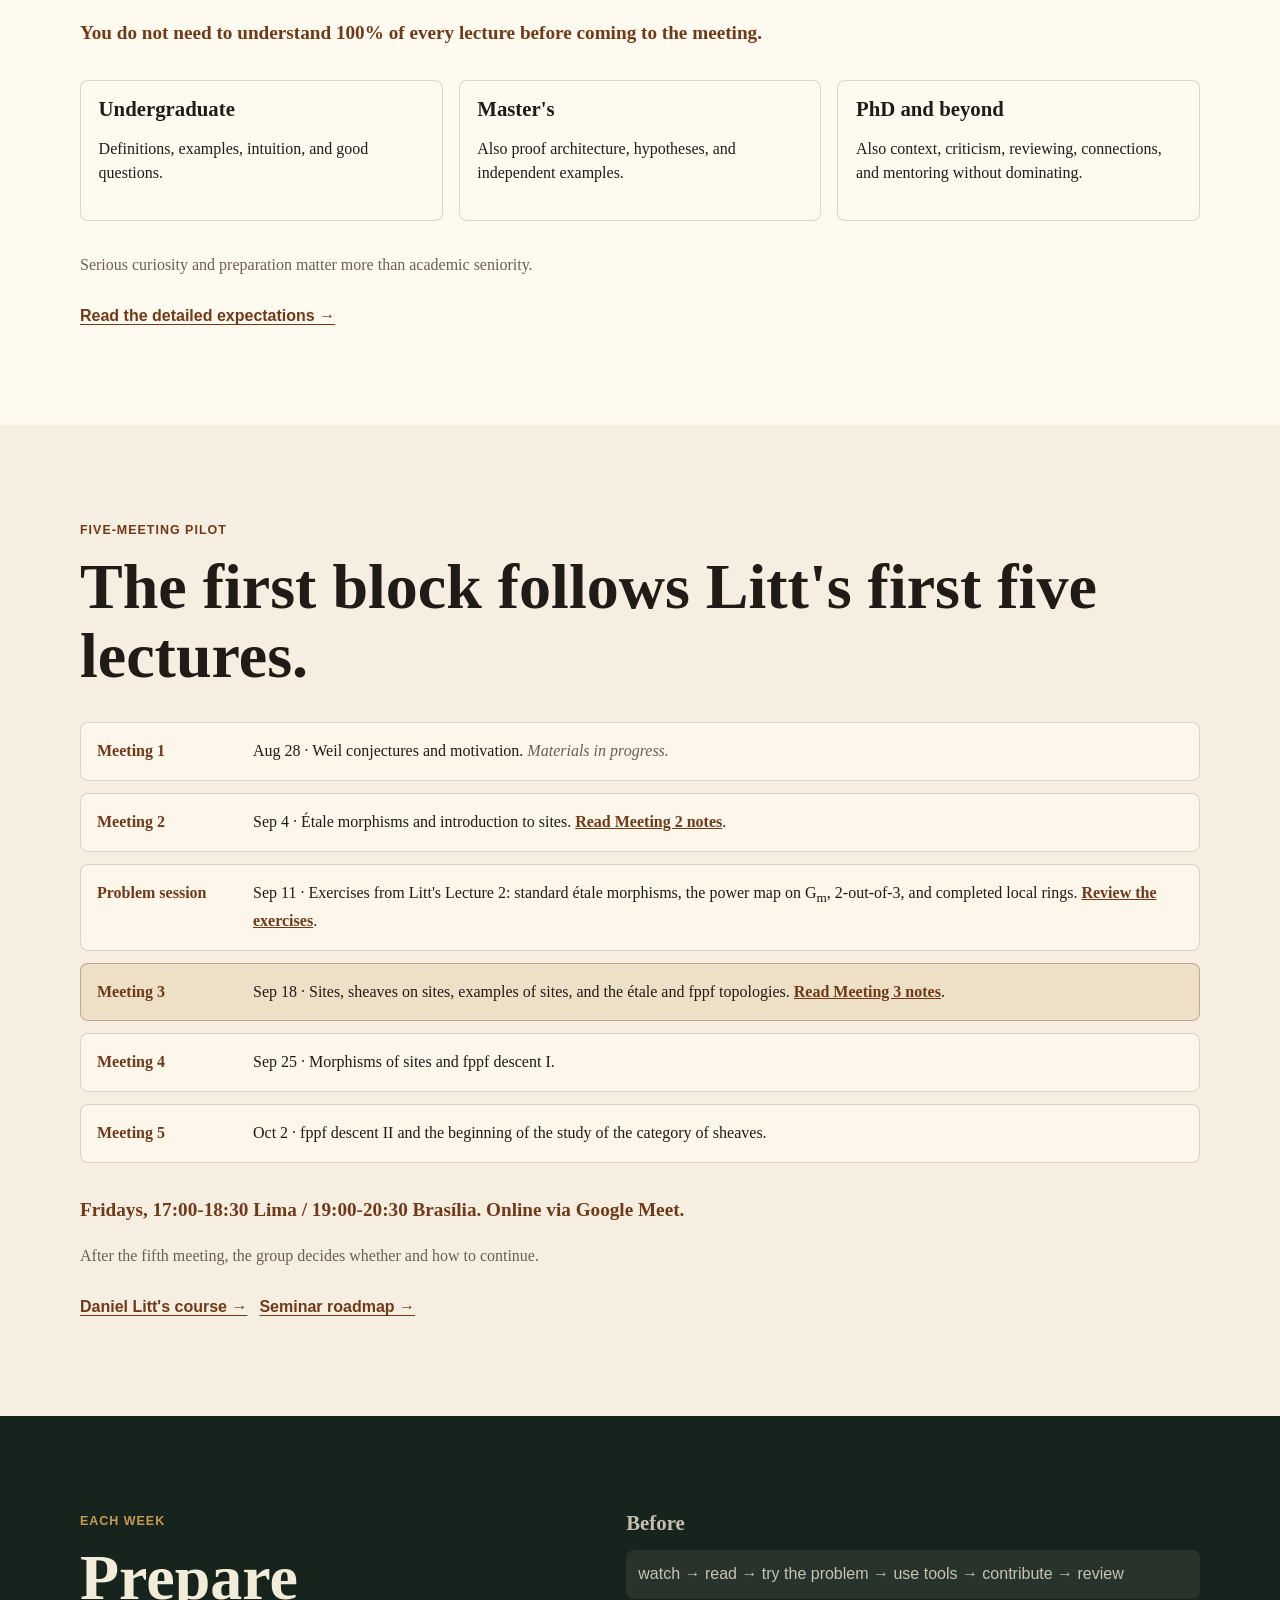
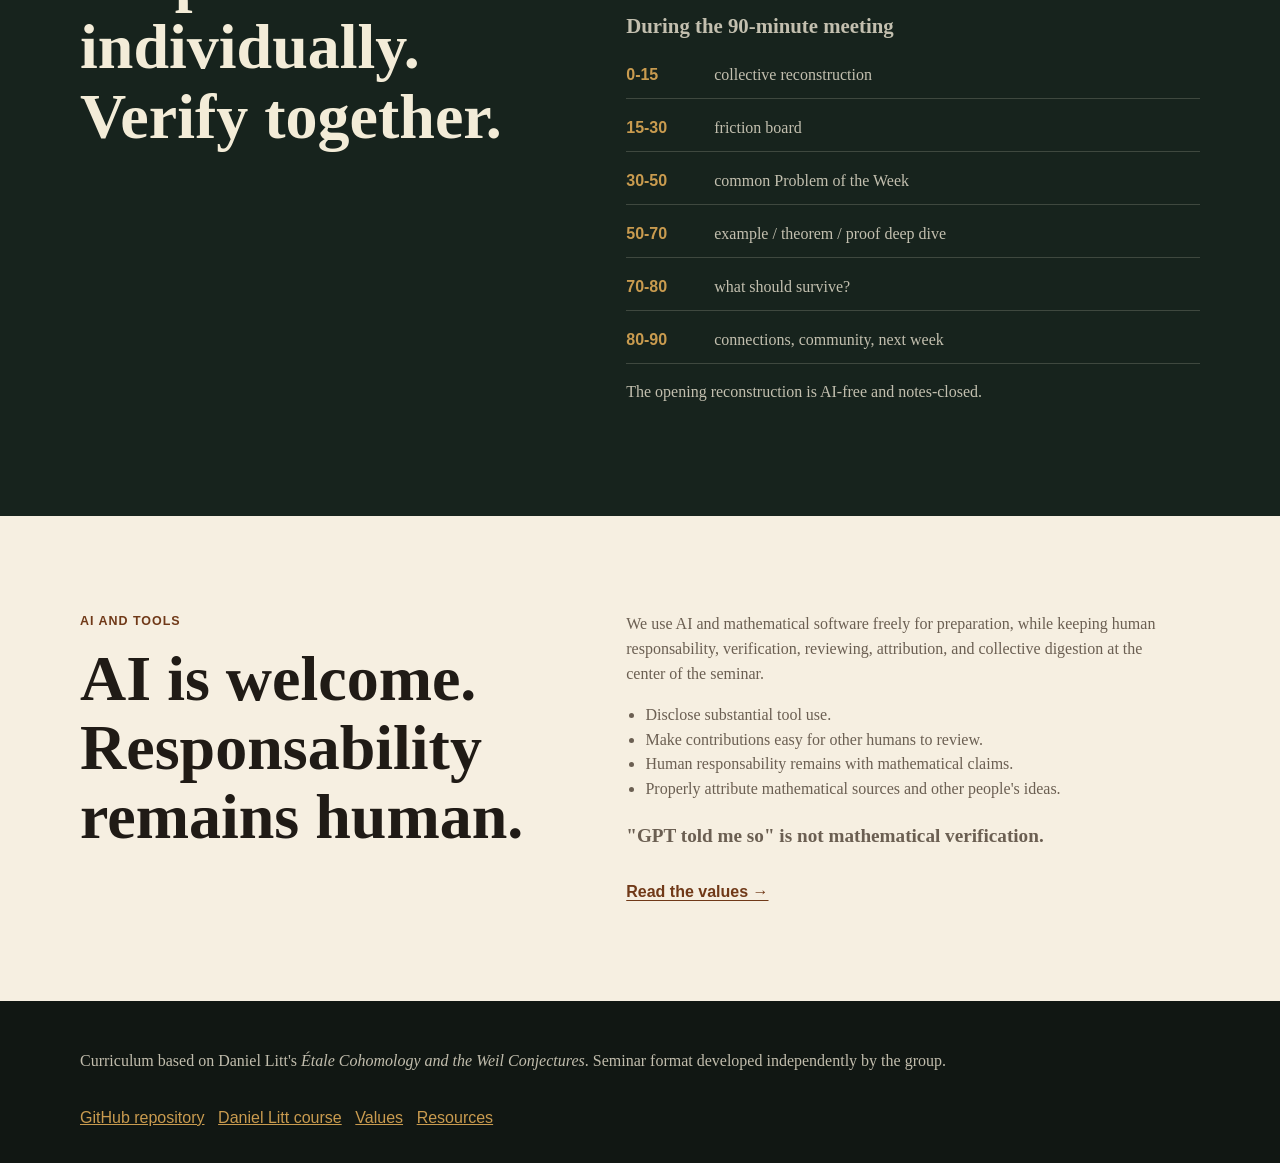
==== commit e42360ba: "Publish Meeting 3 seminar notes" ====
--- a/docs/index.html
+++ b/docs/index.html
@@ -32,7 +32,7 @@
         <div class="hero-media" aria-hidden="true"></div>
         <div class="hero-overlay"></div>
         <div class="hero-content">
-          <p class="eyebrow">Now running · Problem session</p>
+          <p class="eyebrow">Now running · Meeting 3</p>
           <h1 id="hero-title">Étale Cohomology Seminar 2026</h1>
           <p class="lede">The five-meeting pilot is underway.</p>
           <p>
@@ -42,13 +42,13 @@
             verify, challenge, explain, review, and decide together what is worth remembering.
           </p>
           <div class="hero-actions" aria-label="Primary actions">
-            <a class="button primary" href="meetings/02-etale-morphisms-and-sites/#s3">Review Litt Lecture 2 exercises</a>
+            <a class="button primary" href="meetings/03-sites-sheaves-and-etale-cohomology/">Read Meeting 3 notes</a>
             <a class="button secondary" href="https://github.com/alequisGS/etale-cohomology-seminar-2026-">Explore the GitHub project</a>
           </div>
           <div class="schedule-note" aria-label="Seminar schedule">
             <span>Fridays · 17:00-18:30 Lima · 19:00-20:30 Brasília</span>
             <span>Online via Google Meet</span>
-            <span>This Friday: Problem session · September 11, 2026 · Litt Lecture 2 exercises</span>
+            <span>This Friday: Meeting 3 · September 18, 2026 · Sites, sheaves, and the étale and fppf topologies</span>
           </div>
           <p class="caption">An imaginative illustration of the conversations and ideas surrounding the development of étale cohomology.</p>
         </div>
@@ -58,10 +58,10 @@
         <div class="section-inner notes-banner-inner">
           <div>
             <p class="eyebrow">Seminar notes</p>
-            <h2 id="notes-banner-title">Meeting 2 notes are available.</h2>
-            <p>Étale morphisms and Grothendieck topologies · Friday, September 4, 2026</p>
-          </div>
-          <a class="button primary" href="meetings/02-etale-morphisms-and-sites/">Read the notes</a>
+            <h2 id="notes-banner-title">Meeting 3 notes are available.</h2>
+            <p>Sites, sheaves, and the origins of étale cohomology · Friday, September 18, 2026</p>
+          </div>
+          <a class="button primary" href="meetings/03-sites-sheaves-and-etale-cohomology/">Read the notes</a>
         </div>
       </section>
 
@@ -241,17 +241,21 @@
               <strong>Meeting 2</strong>
               <span>Sep 4 · Étale morphisms and introduction to sites. <a href="meetings/02-etale-morphisms-and-sites/">Read Meeting 2 notes</a>.</span>
             </li>
-            <li class="is-current">
+            <li>
               <strong>Problem session</strong>
               <span>Sep 11 · Exercises from Litt's Lecture 2: standard étale morphisms, the power map on G<sub>m</sub>, 2-out-of-3, and completed local rings. <a href="meetings/02-etale-morphisms-and-sites/#s3">Review the exercises</a>.</span>
             </li>
+            <li class="is-current">
+              <strong>Meeting 3</strong>
+              <span>Sep 18 · Sites, sheaves on sites, examples of sites, and the étale and fppf topologies. <a href="meetings/03-sites-sheaves-and-etale-cohomology/">Read Meeting 3 notes</a>.</span>
+            </li>
             <li>
               <strong>Meeting 4</strong>
-              <span>Sep 18 · Morphisms of sites and fppf descent I.</span>
+              <span>Sep 25 · Morphisms of sites and fppf descent I.</span>
             </li>
             <li>
               <strong>Meeting 5</strong>
-              <span>Sep 25 · fppf descent II and the category of sheaves.</span>
+              <span>Oct 2 · fppf descent II and the beginning of the study of the category of sheaves.</span>
             </li>
           </ol>
           <p class="standout">Fridays, 17:00-18:30 Lima / 19:00-20:30 Brasília. Online via Google Meet.</p>
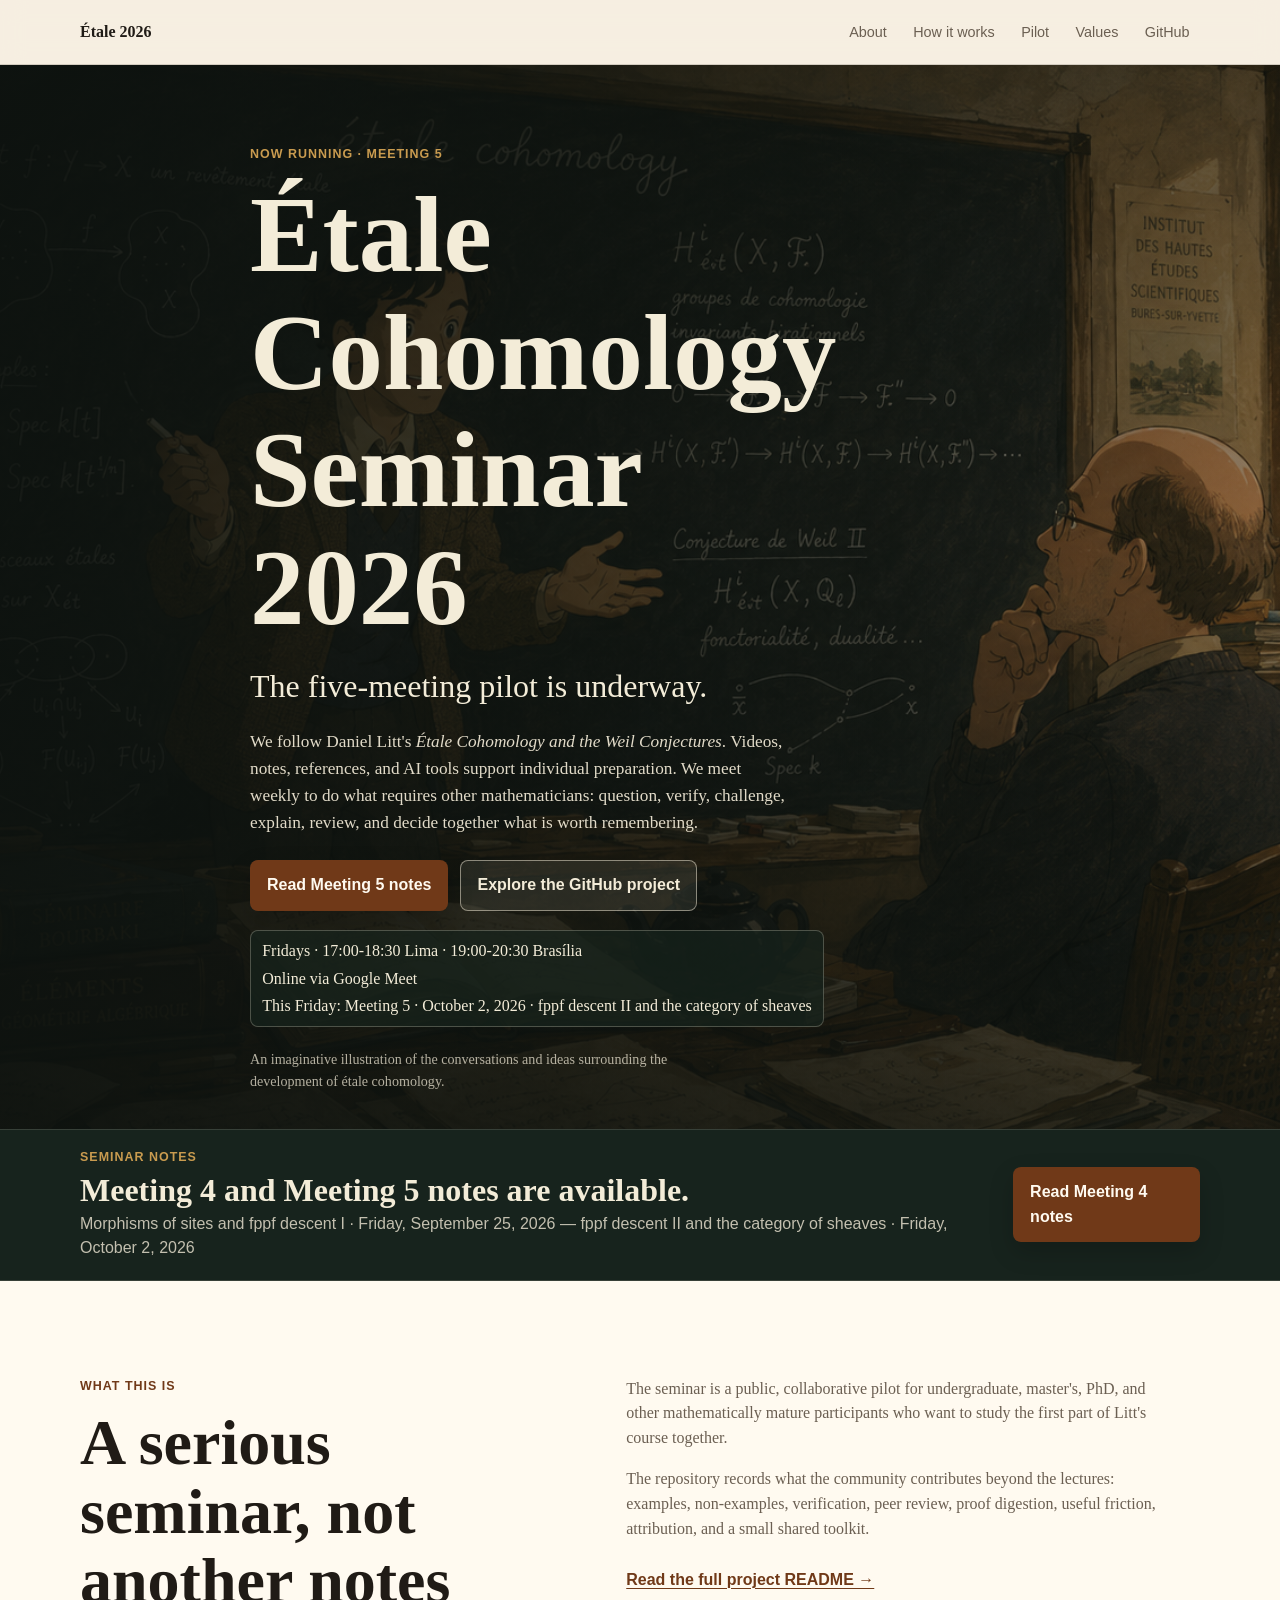
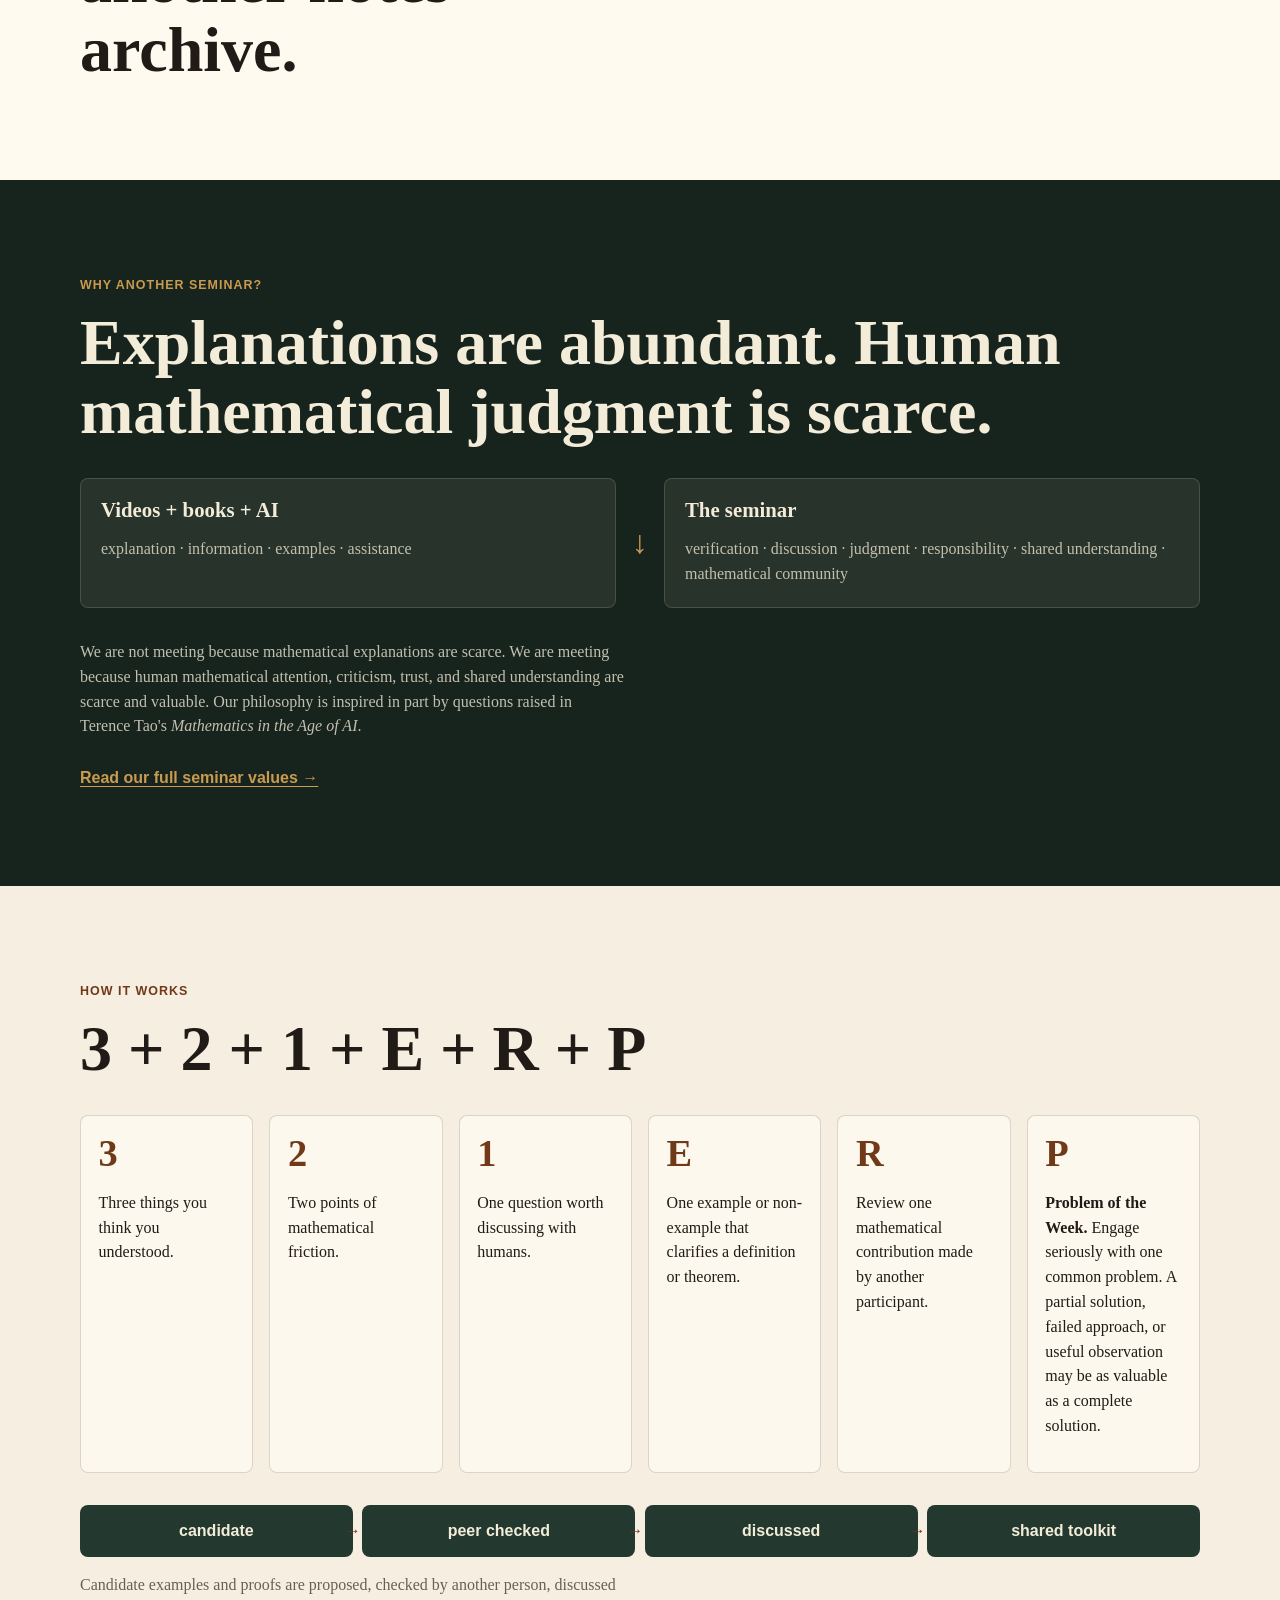
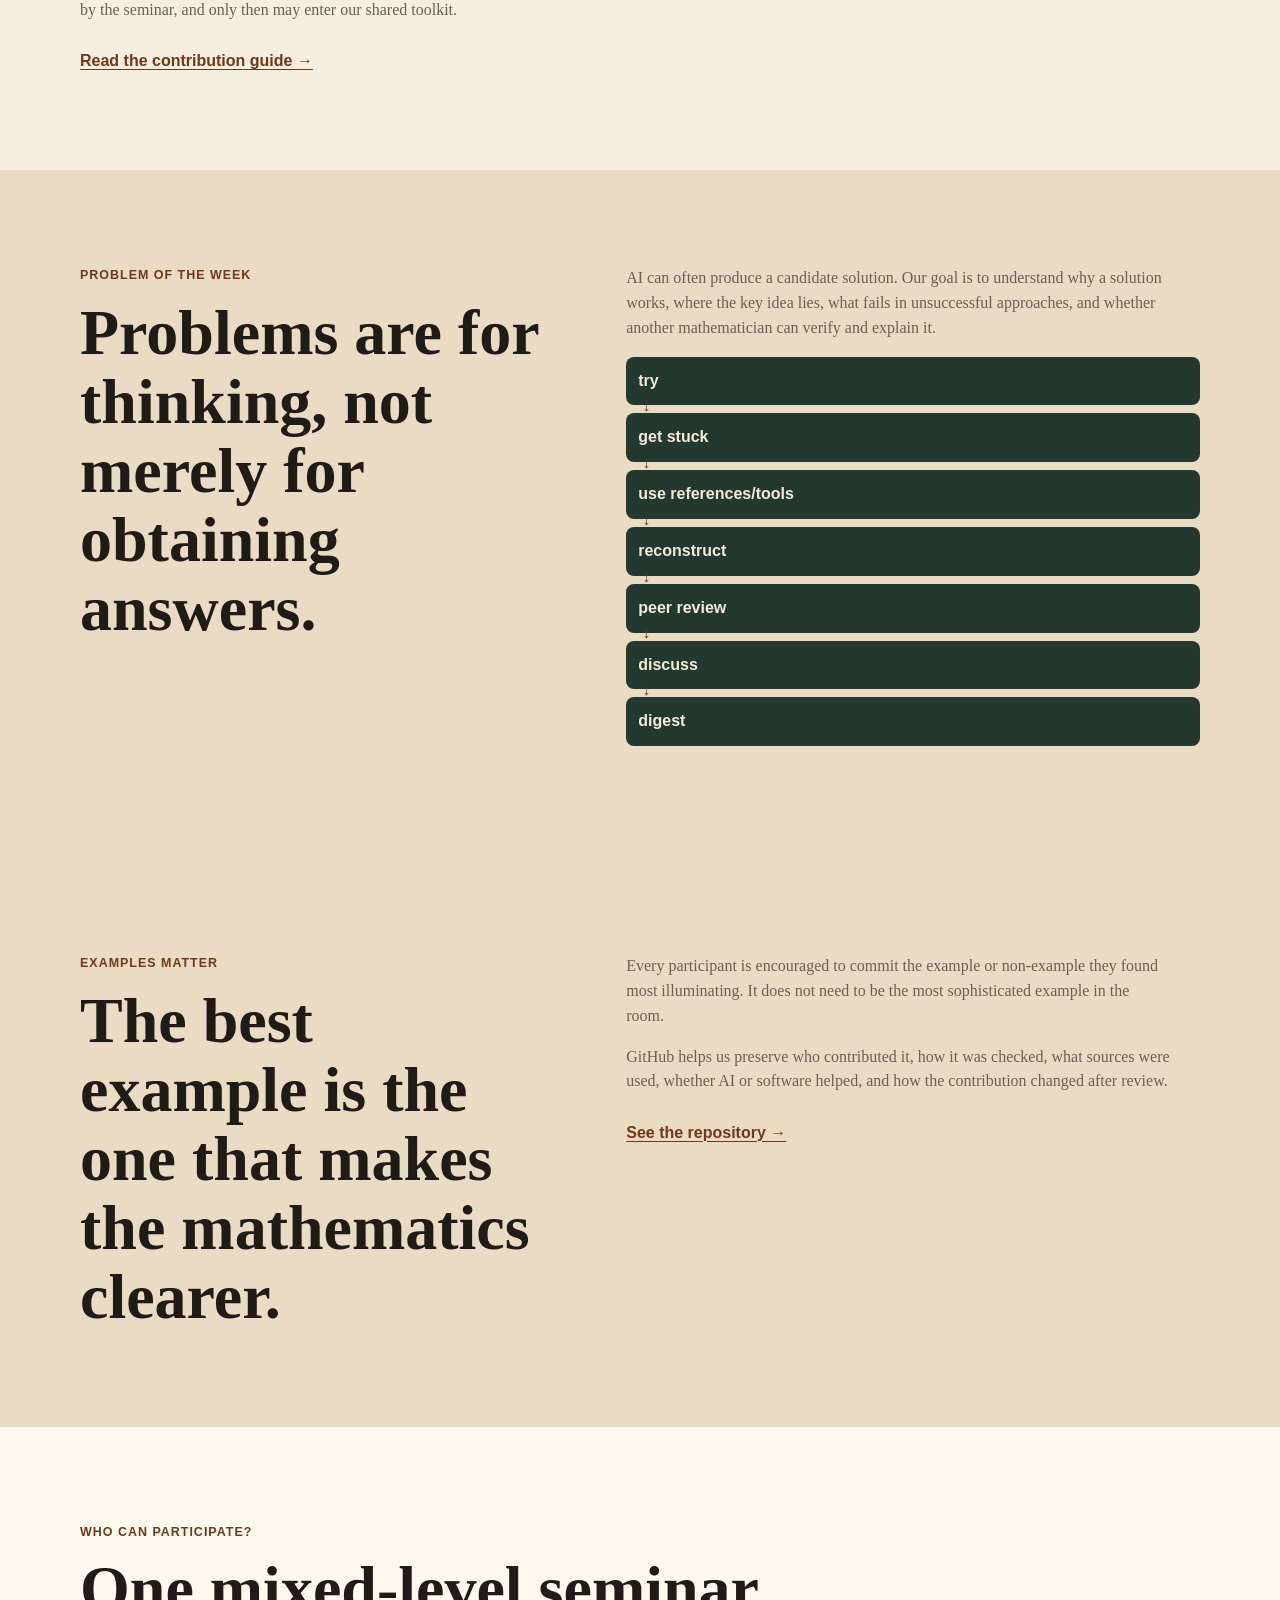
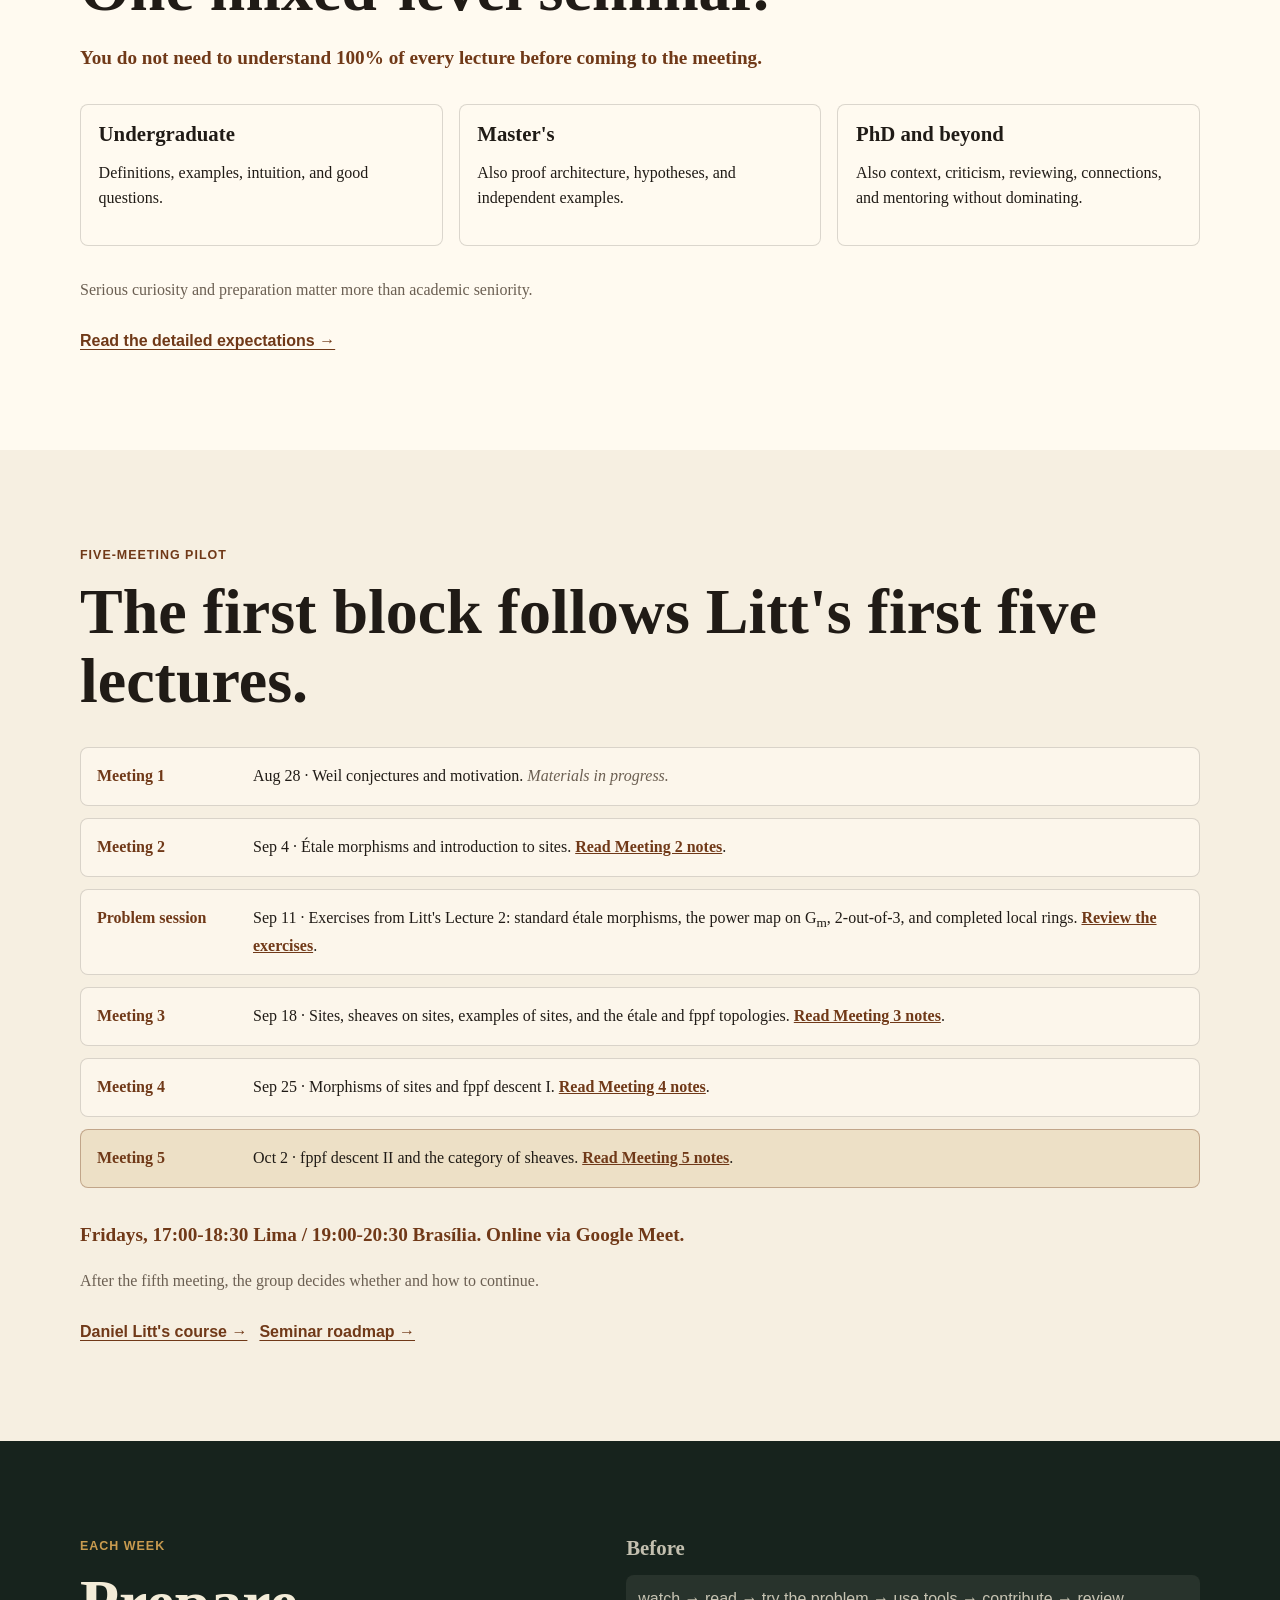
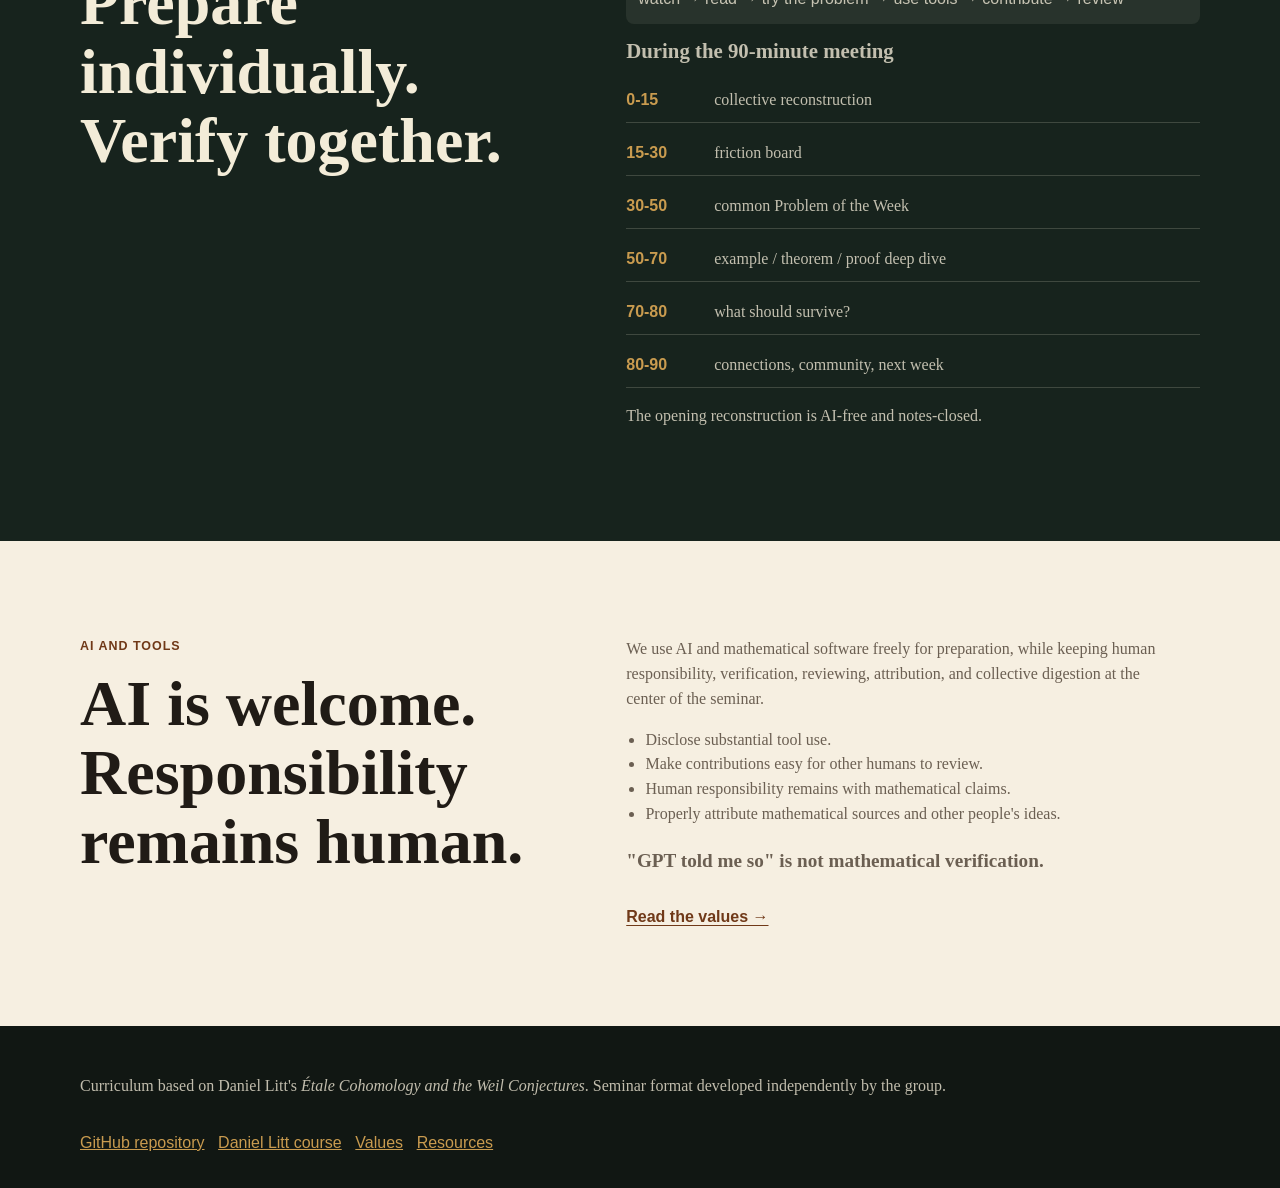
==== commit 2277e343: "deepseek" ====
--- a/docs/index.html
+++ b/docs/index.html
@@ -32,7 +32,7 @@
         <div class="hero-media" aria-hidden="true"></div>
         <div class="hero-overlay"></div>
         <div class="hero-content">
-          <p class="eyebrow">Now running · Meeting 3</p>
+          <p class="eyebrow">Now running · Meeting 5</p>
           <h1 id="hero-title">Étale Cohomology Seminar 2026</h1>
           <p class="lede">The five-meeting pilot is underway.</p>
           <p>
@@ -42,13 +42,13 @@
             verify, challenge, explain, review, and decide together what is worth remembering.
           </p>
           <div class="hero-actions" aria-label="Primary actions">
-            <a class="button primary" href="meetings/03-sites-sheaves-and-etale-cohomology/">Read Meeting 3 notes</a>
+            <a class="button primary" href="meetings/05-fppf-descent-ii/">Read Meeting 5 notes</a>
             <a class="button secondary" href="https://github.com/alequisGS/etale-cohomology-seminar-2026-">Explore the GitHub project</a>
           </div>
           <div class="schedule-note" aria-label="Seminar schedule">
             <span>Fridays · 17:00-18:30 Lima · 19:00-20:30 Brasília</span>
             <span>Online via Google Meet</span>
-            <span>This Friday: Meeting 3 · September 18, 2026 · Sites, sheaves, and the étale and fppf topologies</span>
+            <span>This Friday: Meeting 5 · October 2, 2026 · fppf descent II and the category of sheaves</span>
           </div>
           <p class="caption">An imaginative illustration of the conversations and ideas surrounding the development of étale cohomology.</p>
         </div>
@@ -58,10 +58,10 @@
         <div class="section-inner notes-banner-inner">
           <div>
             <p class="eyebrow">Seminar notes</p>
-            <h2 id="notes-banner-title">Meeting 3 notes are available.</h2>
-            <p>Sites, sheaves, and the origins of étale cohomology · Friday, September 18, 2026</p>
-          </div>
-          <a class="button primary" href="meetings/03-sites-sheaves-and-etale-cohomology/">Read the notes</a>
+            <h2 id="notes-banner-title">Meeting 4 and Meeting 5 notes are available.</h2>
+            <p>Morphisms of sites and fppf descent I · Friday, September 25, 2026 &mdash; fppf descent II and the category of sheaves · Friday, October 2, 2026</p>
+          </div>
+          <a class="button primary" href="meetings/04-morphisms-of-sites-and-fppf-descent-i/">Read Meeting 4 notes</a>
         </div>
       </section>
 
@@ -99,7 +99,7 @@
             <div class="arrow" aria-hidden="true">↓</div>
             <div>
               <h3>The seminar</h3>
-              <p>verification · discussion · judgment · responsability · shared understanding · mathematical community</p>
+              <p>verification · discussion · judgment · responsibility · shared understanding · mathematical community</p>
             </div>
           </div>
           <p class="compact">
@@ -245,17 +245,17 @@
               <strong>Problem session</strong>
               <span>Sep 11 · Exercises from Litt's Lecture 2: standard étale morphisms, the power map on G<sub>m</sub>, 2-out-of-3, and completed local rings. <a href="meetings/02-etale-morphisms-and-sites/#s3">Review the exercises</a>.</span>
             </li>
-            <li class="is-current">
+            <li>
               <strong>Meeting 3</strong>
               <span>Sep 18 · Sites, sheaves on sites, examples of sites, and the étale and fppf topologies. <a href="meetings/03-sites-sheaves-and-etale-cohomology/">Read Meeting 3 notes</a>.</span>
             </li>
             <li>
               <strong>Meeting 4</strong>
-              <span>Sep 25 · Morphisms of sites and fppf descent I.</span>
-            </li>
-            <li>
+              <span>Sep 25 · Morphisms of sites and fppf descent I. <a href="meetings/04-morphisms-of-sites-and-fppf-descent-i/">Read Meeting 4 notes</a>.</span>
+            </li>
+            <li class="is-current">
               <strong>Meeting 5</strong>
-              <span>Oct 2 · fppf descent II and the beginning of the study of the category of sheaves.</span>
+              <span>Oct 2 · fppf descent II and the category of sheaves. <a href="meetings/05-fppf-descent-ii/">Read Meeting 5 notes</a>.</span>
             </li>
           </ol>
           <p class="standout">Fridays, 17:00-18:30 Lima / 19:00-20:30 Brasília. Online via Google Meet.</p>
@@ -294,18 +294,18 @@
         <div class="section-inner split">
           <div>
             <p class="eyebrow">AI and tools</p>
-            <h2 id="values-title">AI is welcome. Responsability remains human.</h2>
+            <h2 id="values-title">AI is welcome. Responsibility remains human.</h2>
           </div>
           <div class="copy">
             <p>
               We use AI and mathematical software freely for preparation, while
-              keeping human responsability, verification, reviewing, attribution,
+              keeping human responsibility, verification, reviewing, attribution,
               and collective digestion at the center of the seminar.
             </p>
             <ul class="plain-list">
               <li>Disclose substantial tool use.</li>
               <li>Make contributions easy for other humans to review.</li>
-              <li>Human responsability remains with mathematical claims.</li>
+              <li>Human responsibility remains with mathematical claims.</li>
               <li>Properly attribute mathematical sources and other people's ideas.</li>
             </ul>
             <p class="standout">"GPT told me so" is not mathematical verification.</p>
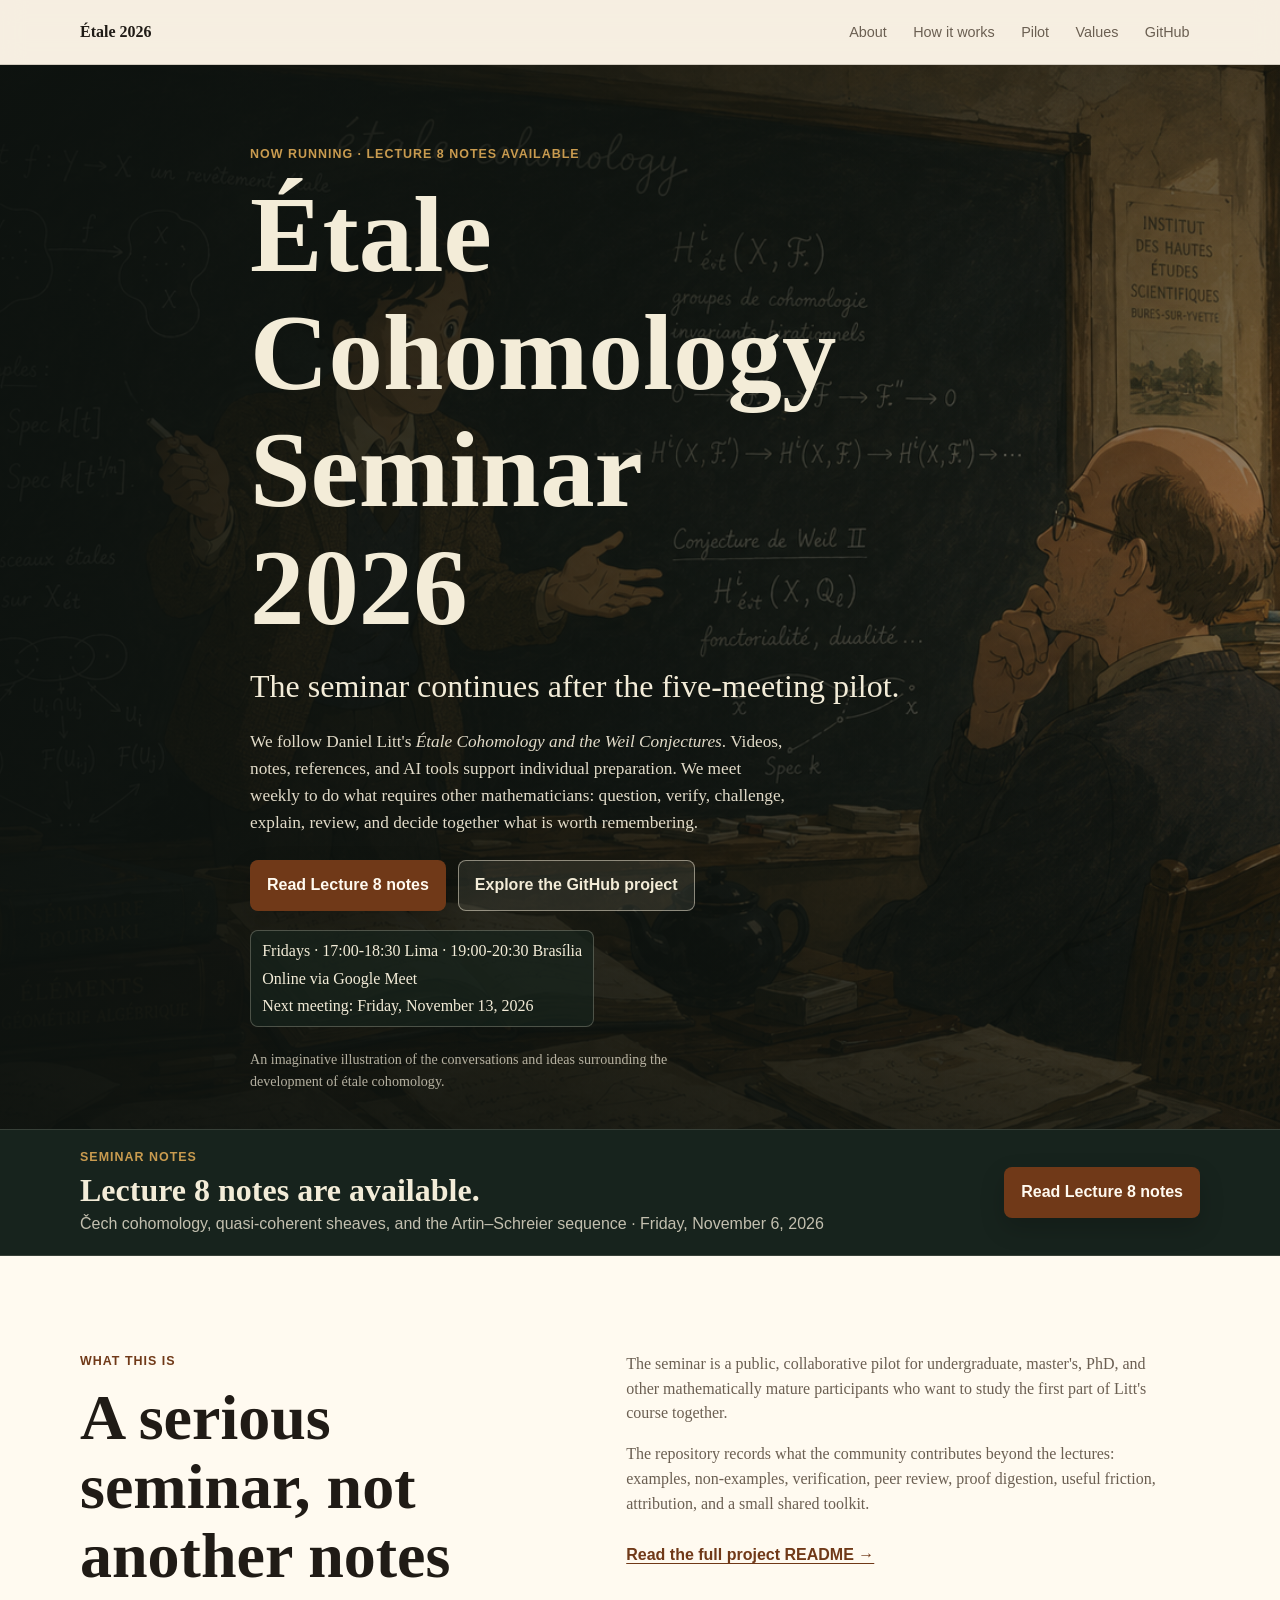
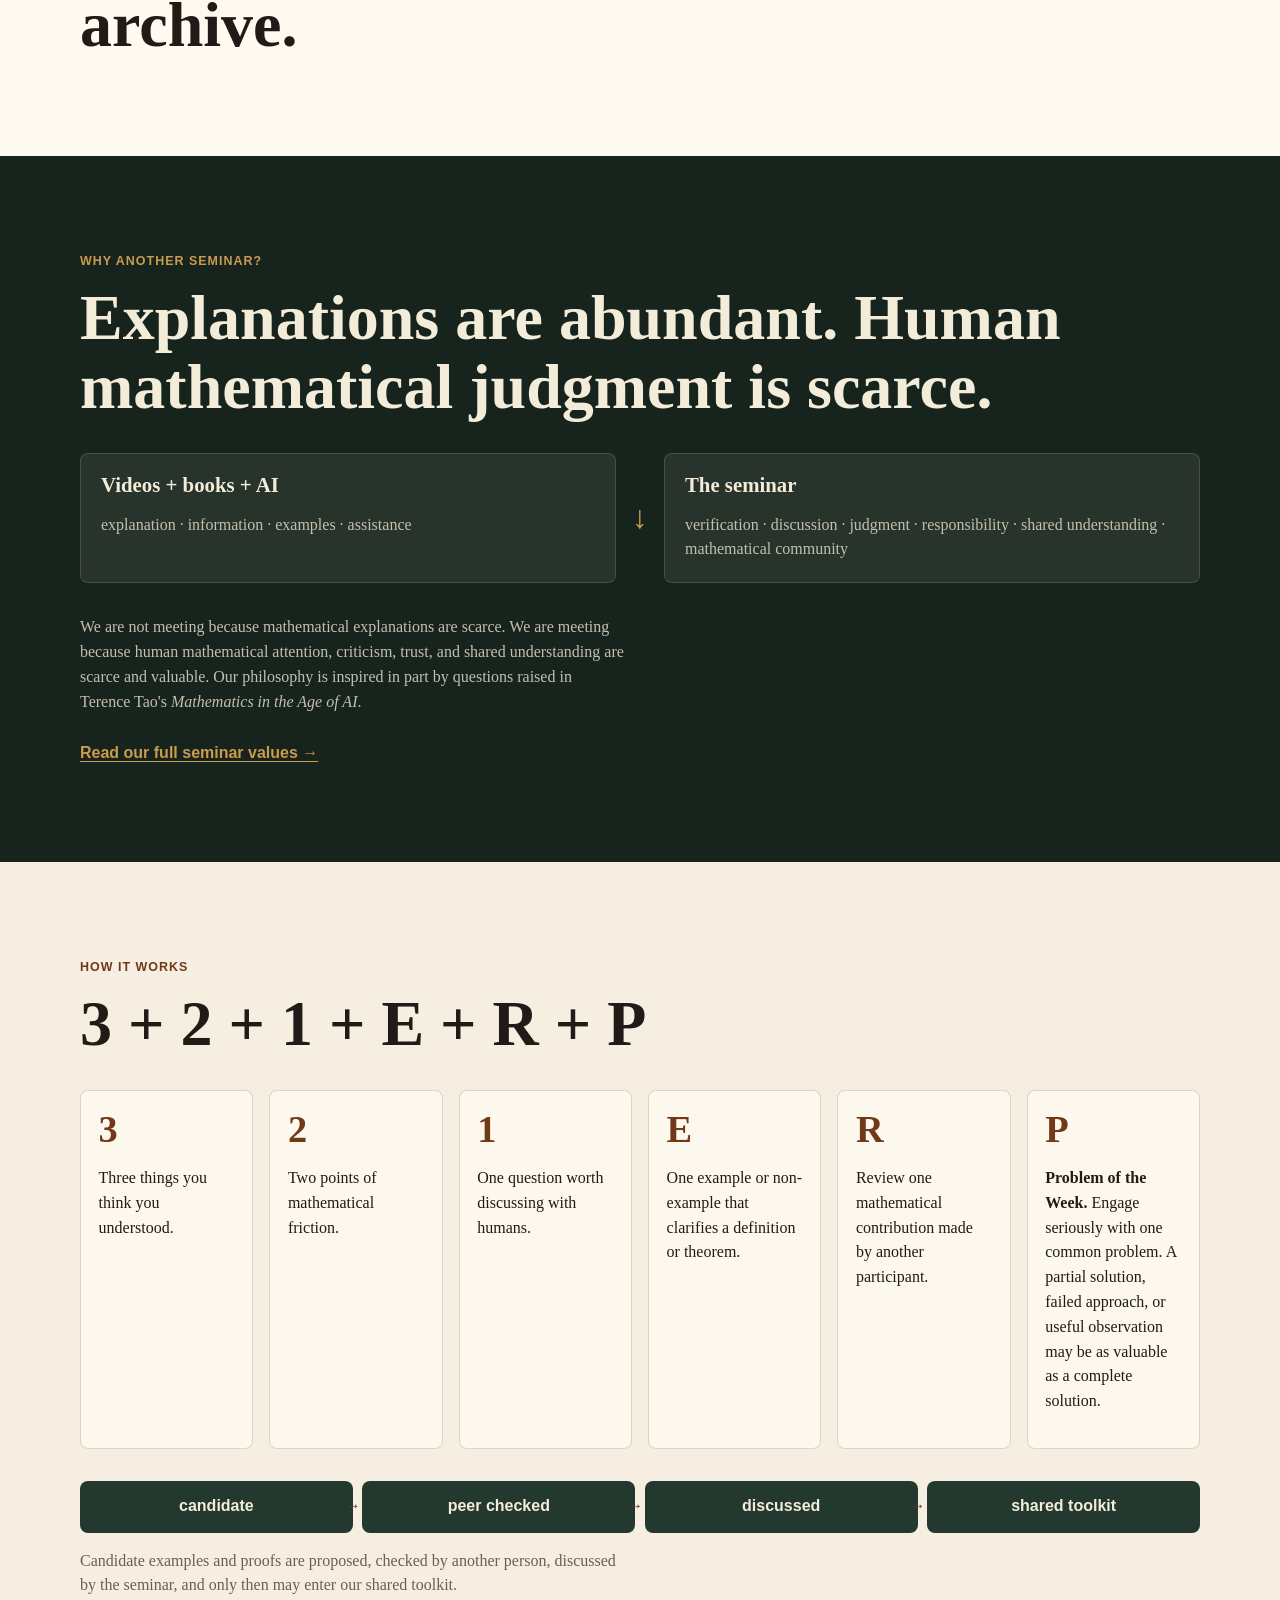
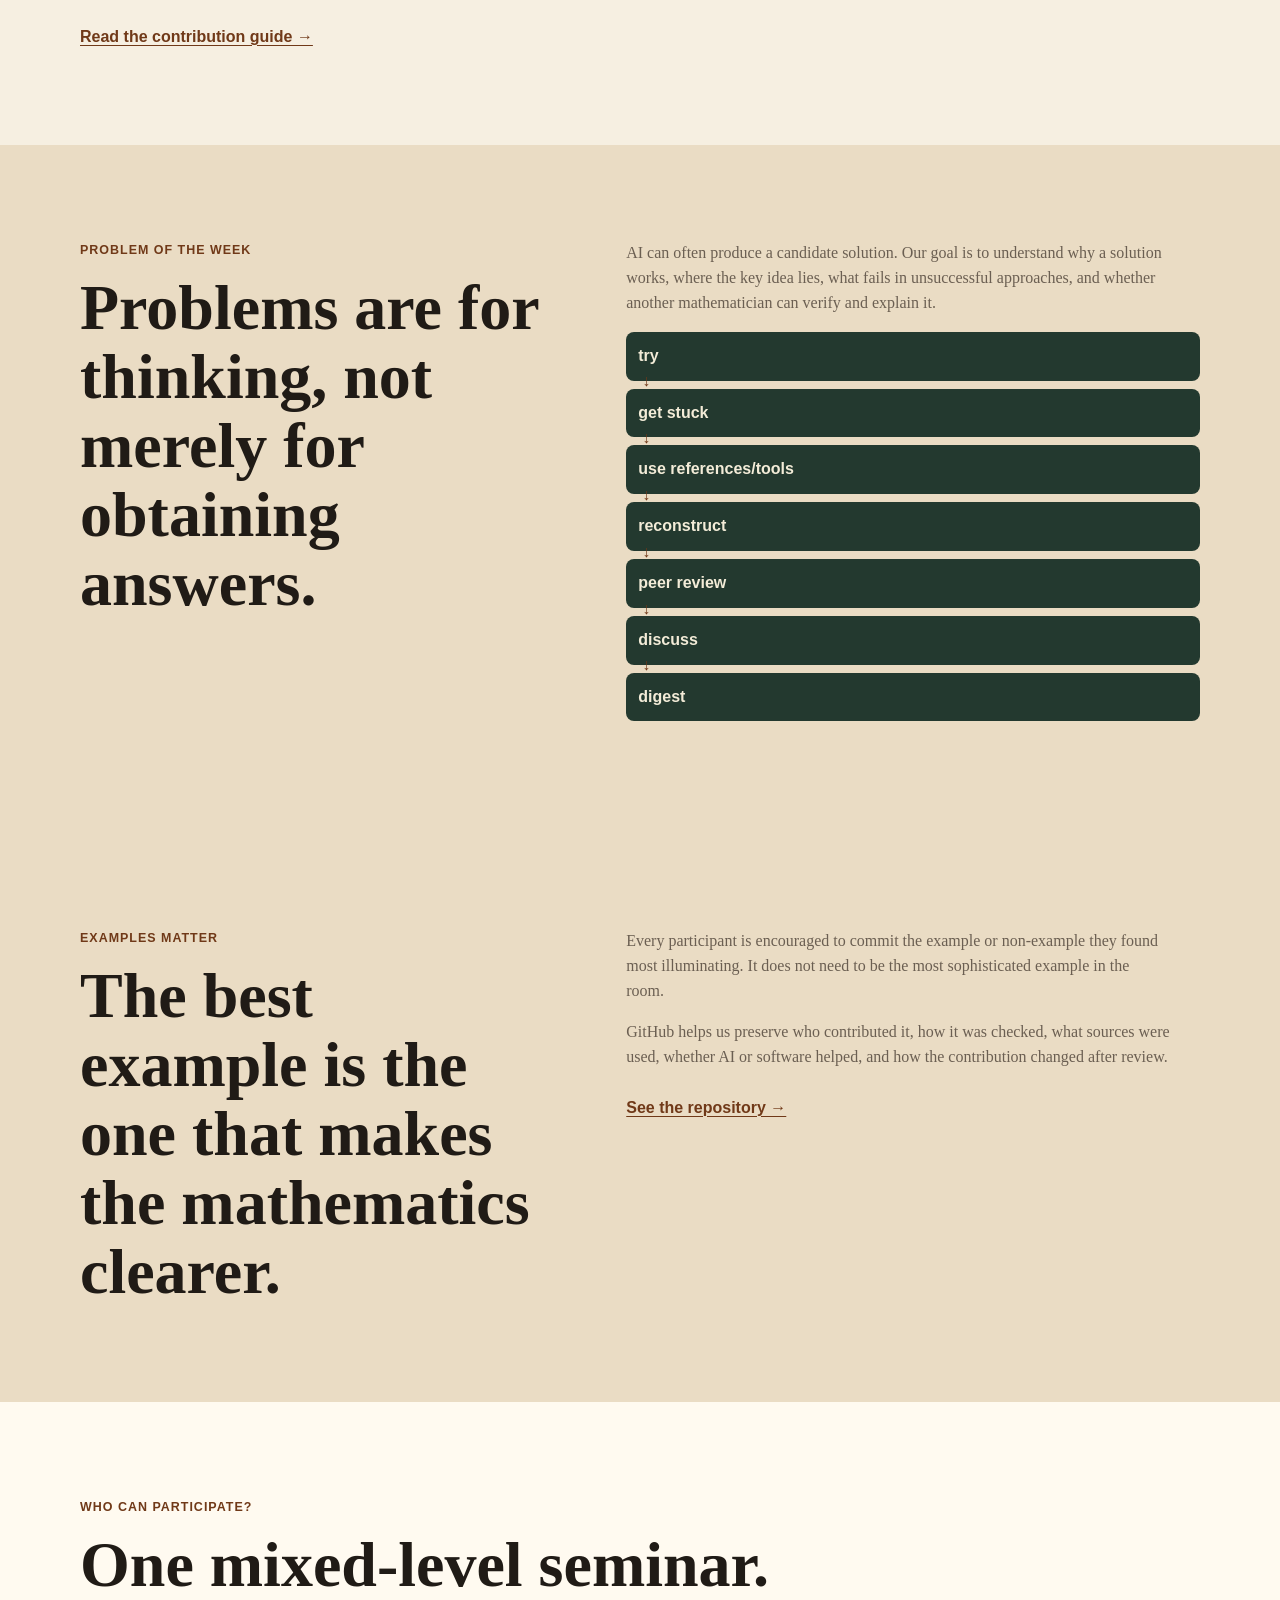
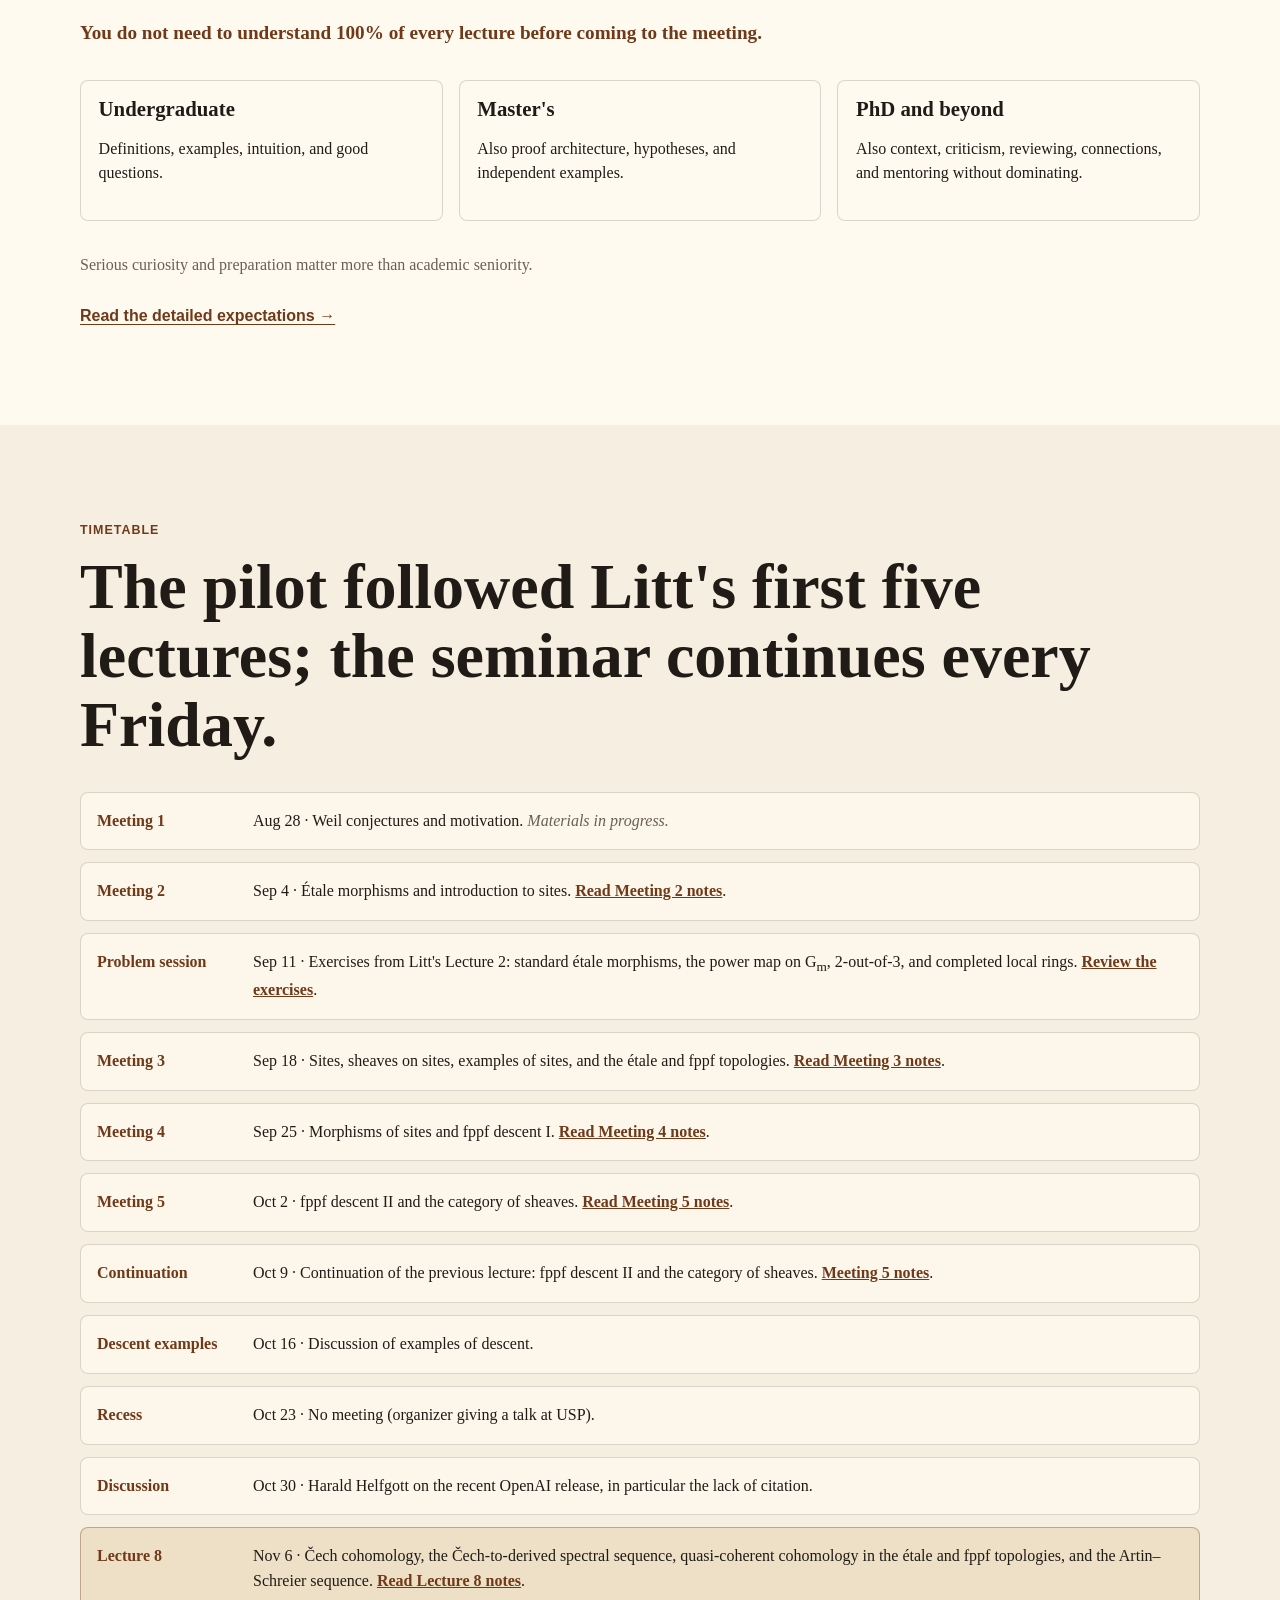
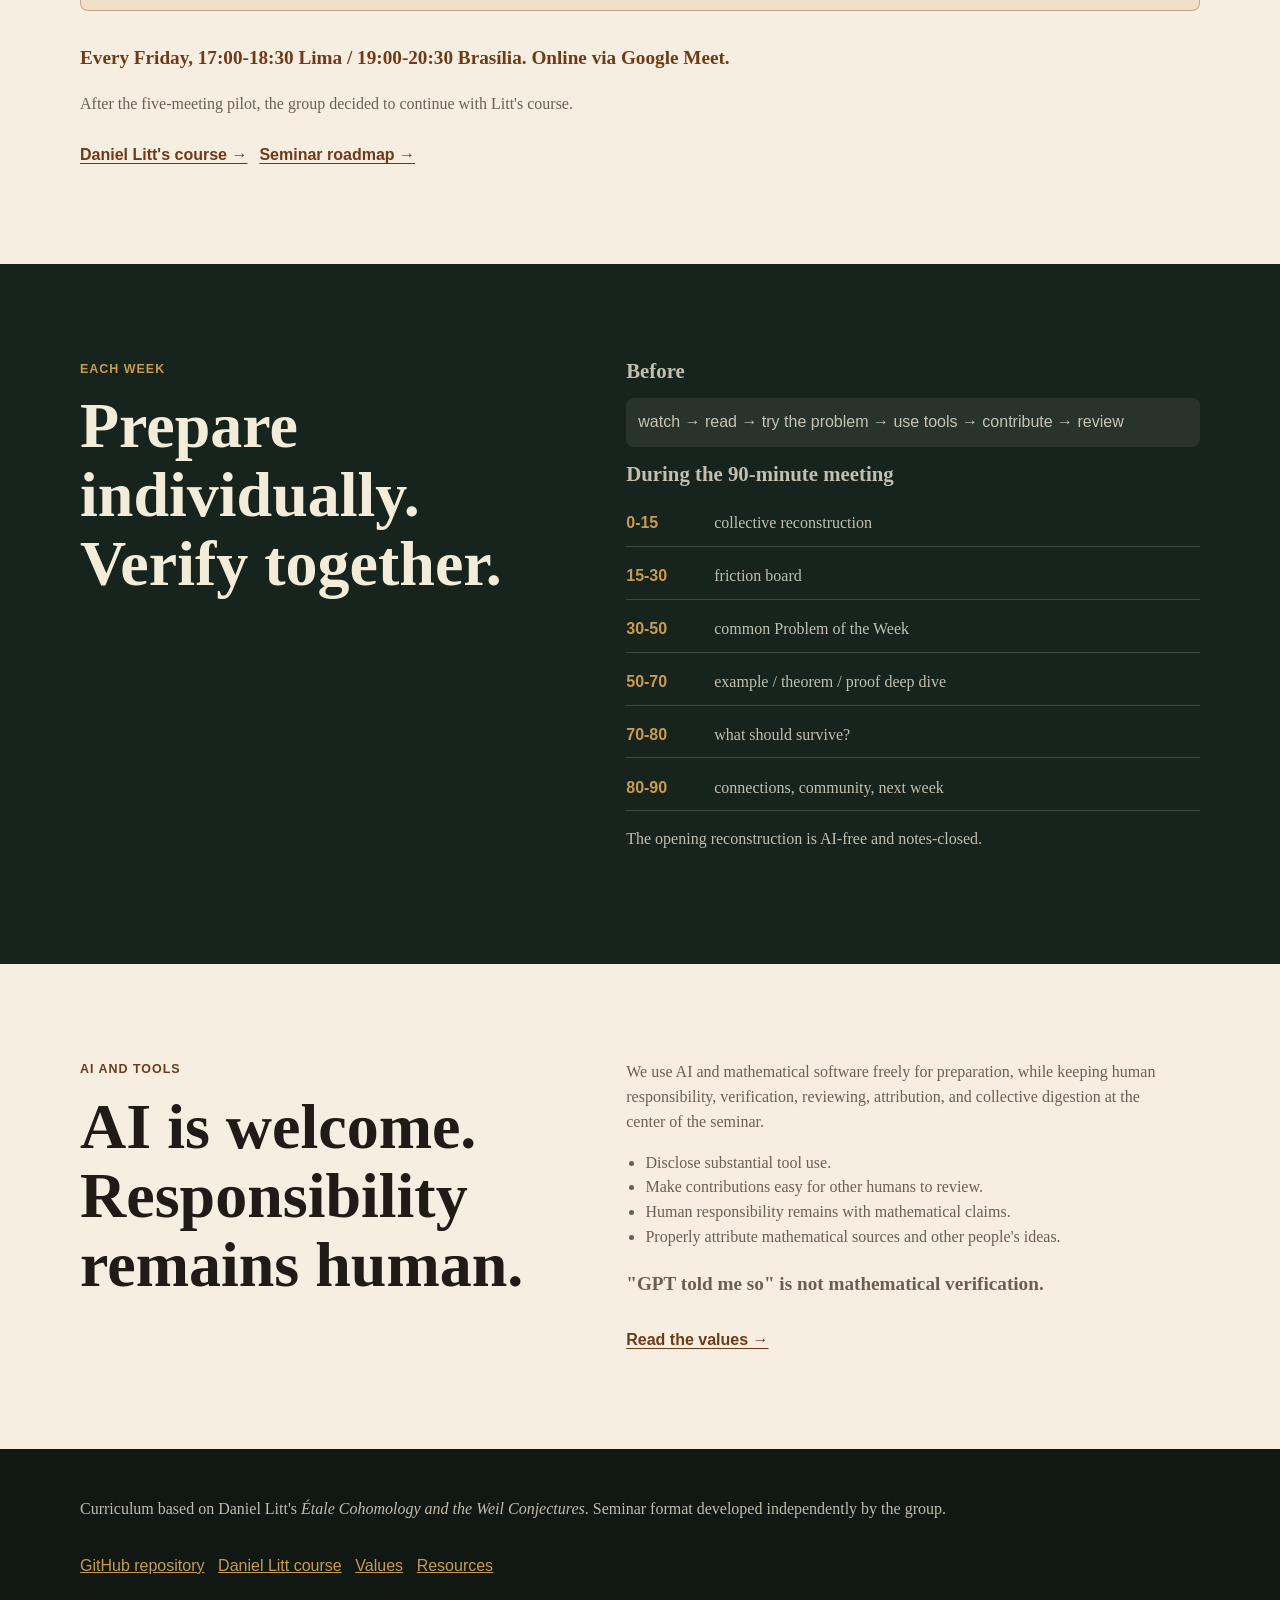
==== commit b66764ad: "Add Lecture 8 notes and update timetable through Nov 6 Add seminar notes for Litt's Lecture 8 (Cech " ====
--- a/docs/index.html
+++ b/docs/index.html
@@ -32,9 +32,9 @@
         <div class="hero-media" aria-hidden="true"></div>
         <div class="hero-overlay"></div>
         <div class="hero-content">
-          <p class="eyebrow">Now running · Meeting 5</p>
+          <p class="eyebrow">Now running · Lecture 8 notes available</p>
           <h1 id="hero-title">Étale Cohomology Seminar 2026</h1>
-          <p class="lede">The five-meeting pilot is underway.</p>
+          <p class="lede">The seminar continues after the five-meeting pilot.</p>
           <p>
             We follow Daniel Litt's <cite>Étale Cohomology and the Weil Conjectures</cite>.
             Videos, notes, references, and AI tools support individual preparation.
@@ -42,13 +42,13 @@
             verify, challenge, explain, review, and decide together what is worth remembering.
           </p>
           <div class="hero-actions" aria-label="Primary actions">
-            <a class="button primary" href="meetings/05-fppf-descent-ii/">Read Meeting 5 notes</a>
+            <a class="button primary" href="meetings/08-cech-cohomology-and-artin-schreier/">Read Lecture 8 notes</a>
             <a class="button secondary" href="https://github.com/alequisGS/etale-cohomology-seminar-2026-">Explore the GitHub project</a>
           </div>
           <div class="schedule-note" aria-label="Seminar schedule">
             <span>Fridays · 17:00-18:30 Lima · 19:00-20:30 Brasília</span>
             <span>Online via Google Meet</span>
-            <span>This Friday: Meeting 5 · October 2, 2026 · fppf descent II and the category of sheaves</span>
+            <span>Next meeting: Friday, November 13, 2026</span>
           </div>
           <p class="caption">An imaginative illustration of the conversations and ideas surrounding the development of étale cohomology.</p>
         </div>
@@ -58,10 +58,10 @@
         <div class="section-inner notes-banner-inner">
           <div>
             <p class="eyebrow">Seminar notes</p>
-            <h2 id="notes-banner-title">Meeting 4 and Meeting 5 notes are available.</h2>
-            <p>Morphisms of sites and fppf descent I · Friday, September 25, 2026 &mdash; fppf descent II and the category of sheaves · Friday, October 2, 2026</p>
-          </div>
-          <a class="button primary" href="meetings/04-morphisms-of-sites-and-fppf-descent-i/">Read Meeting 4 notes</a>
+            <h2 id="notes-banner-title">Lecture 8 notes are available.</h2>
+            <p>Čech cohomology, quasi-coherent sheaves, and the Artin–Schreier sequence · Friday, November 6, 2026</p>
+          </div>
+          <a class="button primary" href="meetings/08-cech-cohomology-and-artin-schreier/">Read Lecture 8 notes</a>
         </div>
       </section>
 
@@ -230,8 +230,8 @@
 
       <section class="section pilot" id="pilot" aria-labelledby="pilot-title">
         <div class="section-inner">
-          <p class="eyebrow">Five-meeting pilot</p>
-          <h2 id="pilot-title">The first block follows Litt's first five lectures.</h2>
+          <p class="eyebrow">Timetable</p>
+          <h2 id="pilot-title">The pilot followed Litt's first five lectures; the seminar continues every Friday.</h2>
           <ol class="timeline">
             <li>
               <strong>Meeting 1</strong>
@@ -253,13 +253,33 @@
               <strong>Meeting 4</strong>
               <span>Sep 25 · Morphisms of sites and fppf descent I. <a href="meetings/04-morphisms-of-sites-and-fppf-descent-i/">Read Meeting 4 notes</a>.</span>
             </li>
-            <li class="is-current">
+            <li>
               <strong>Meeting 5</strong>
               <span>Oct 2 · fppf descent II and the category of sheaves. <a href="meetings/05-fppf-descent-ii/">Read Meeting 5 notes</a>.</span>
             </li>
+            <li>
+              <strong>Continuation</strong>
+              <span>Oct 9 · Continuation of the previous lecture: fppf descent II and the category of sheaves. <a href="meetings/05-fppf-descent-ii/">Meeting 5 notes</a>.</span>
+            </li>
+            <li>
+              <strong>Descent examples</strong>
+              <span>Oct 16 · Discussion of examples of descent.</span>
+            </li>
+            <li>
+              <strong>Recess</strong>
+              <span>Oct 23 · No meeting (organizer giving a talk at USP).</span>
+            </li>
+            <li>
+              <strong>Discussion</strong>
+              <span>Oct 30 · Harald Helfgott on the recent OpenAI release, in particular the lack of citation.</span>
+            </li>
+            <li class="is-current">
+              <strong>Lecture 8</strong>
+              <span>Nov 6 · Čech cohomology, the Čech-to-derived spectral sequence, quasi-coherent cohomology in the étale and fppf topologies, and the Artin–Schreier sequence. <a href="meetings/08-cech-cohomology-and-artin-schreier/">Read Lecture 8 notes</a>.</span>
+            </li>
           </ol>
-          <p class="standout">Fridays, 17:00-18:30 Lima / 19:00-20:30 Brasília. Online via Google Meet.</p>
-          <p class="compact">After the fifth meeting, the group decides whether and how to continue.</p>
+          <p class="standout">Every Friday, 17:00-18:30 Lima / 19:00-20:30 Brasília. Online via Google Meet.</p>
+          <p class="compact">After the five-meeting pilot, the group decided to continue with Litt's course.</p>
           <div class="link-row">
             <a class="text-link" href="https://www.daniellitt.com/tale-cohomology/">Daniel Litt's course →</a>
             <a class="text-link" href="https://github.com/alequisGS/etale-cohomology-seminar-2026-/blob/main/ROADMAP.md">Seminar roadmap →</a>
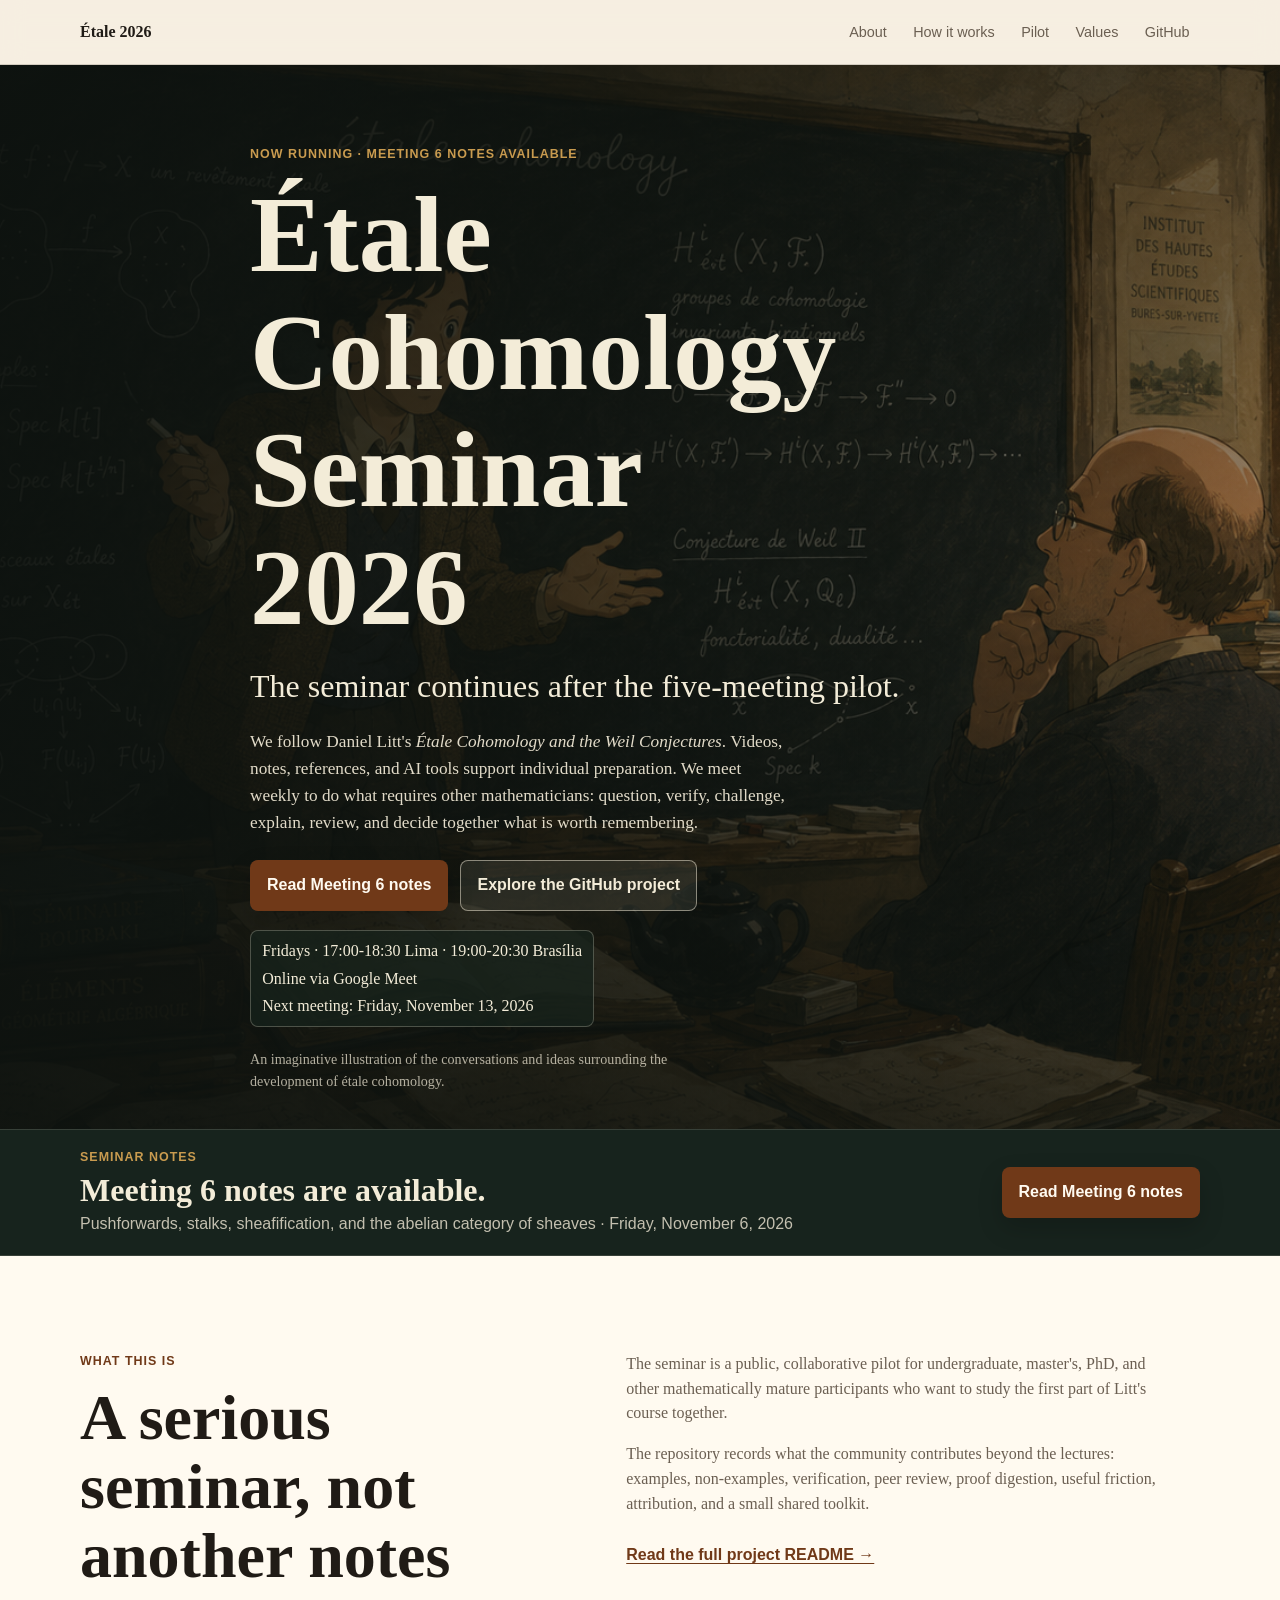
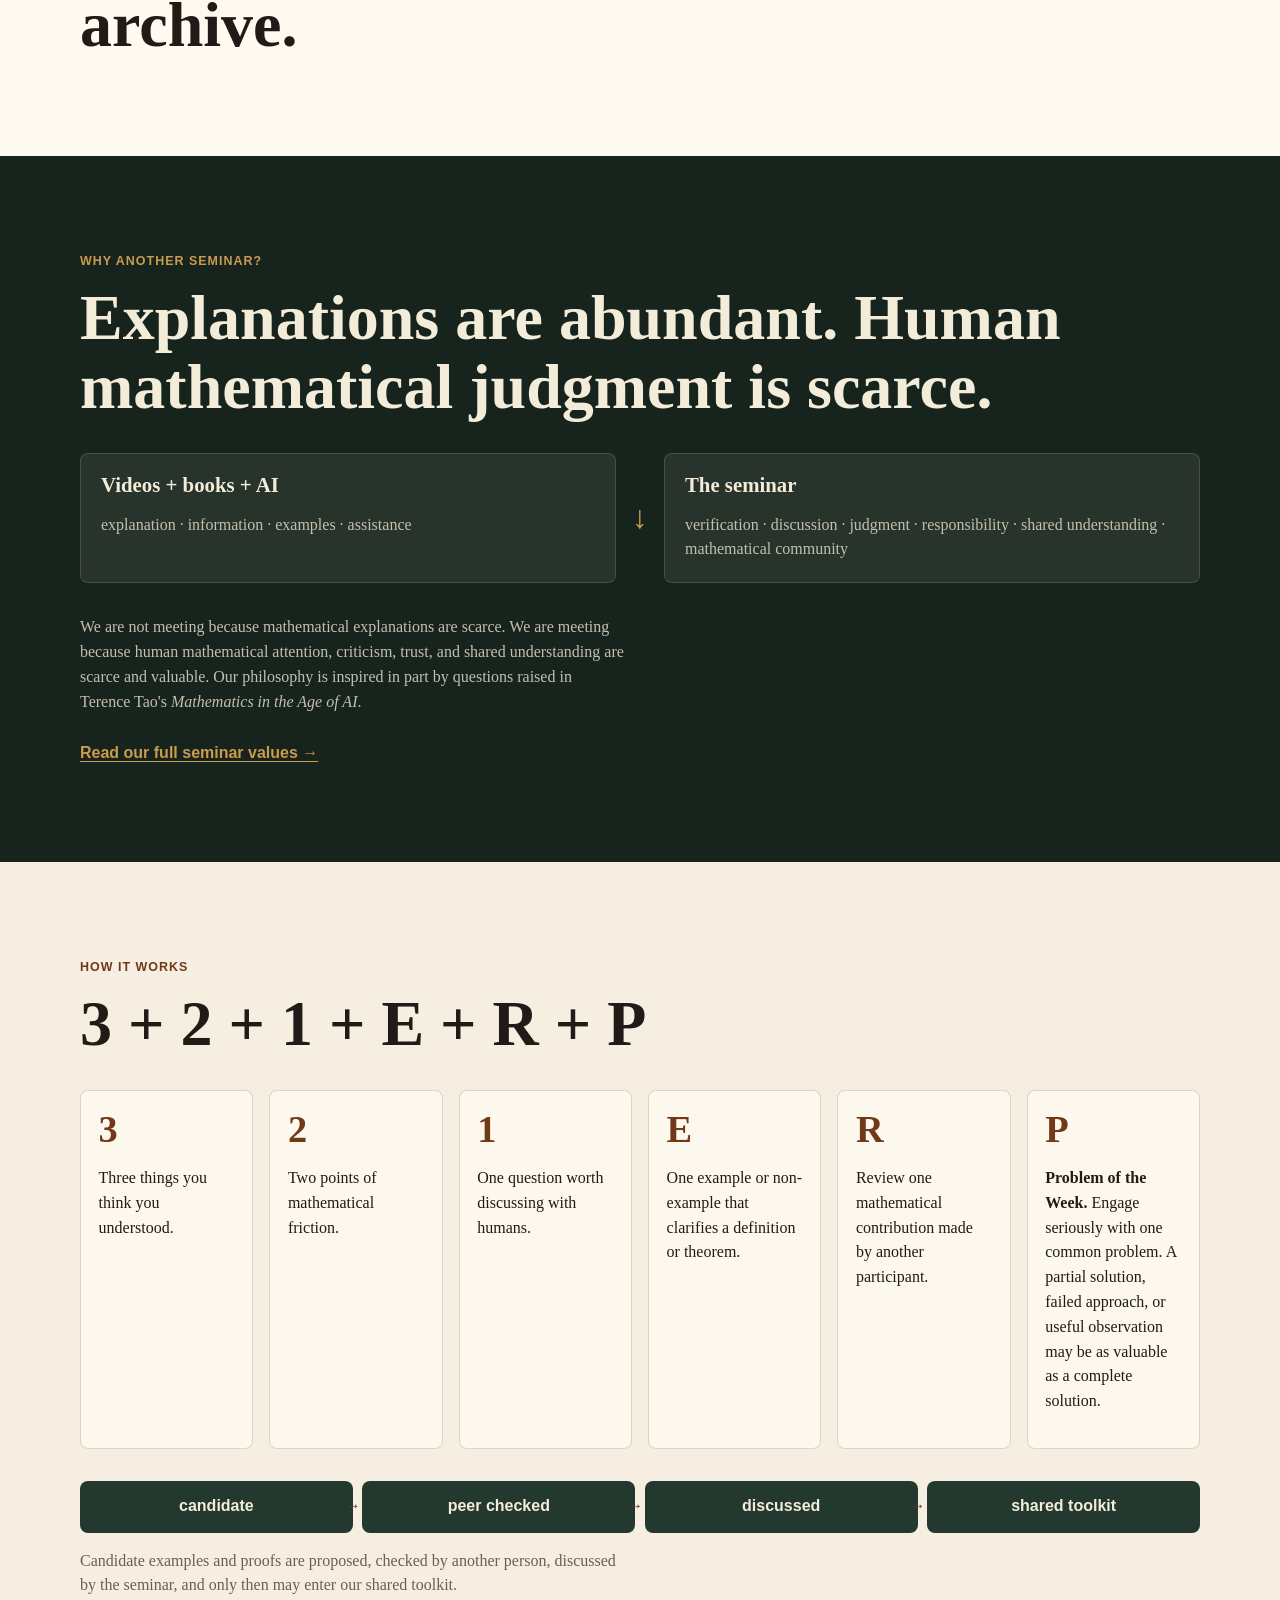
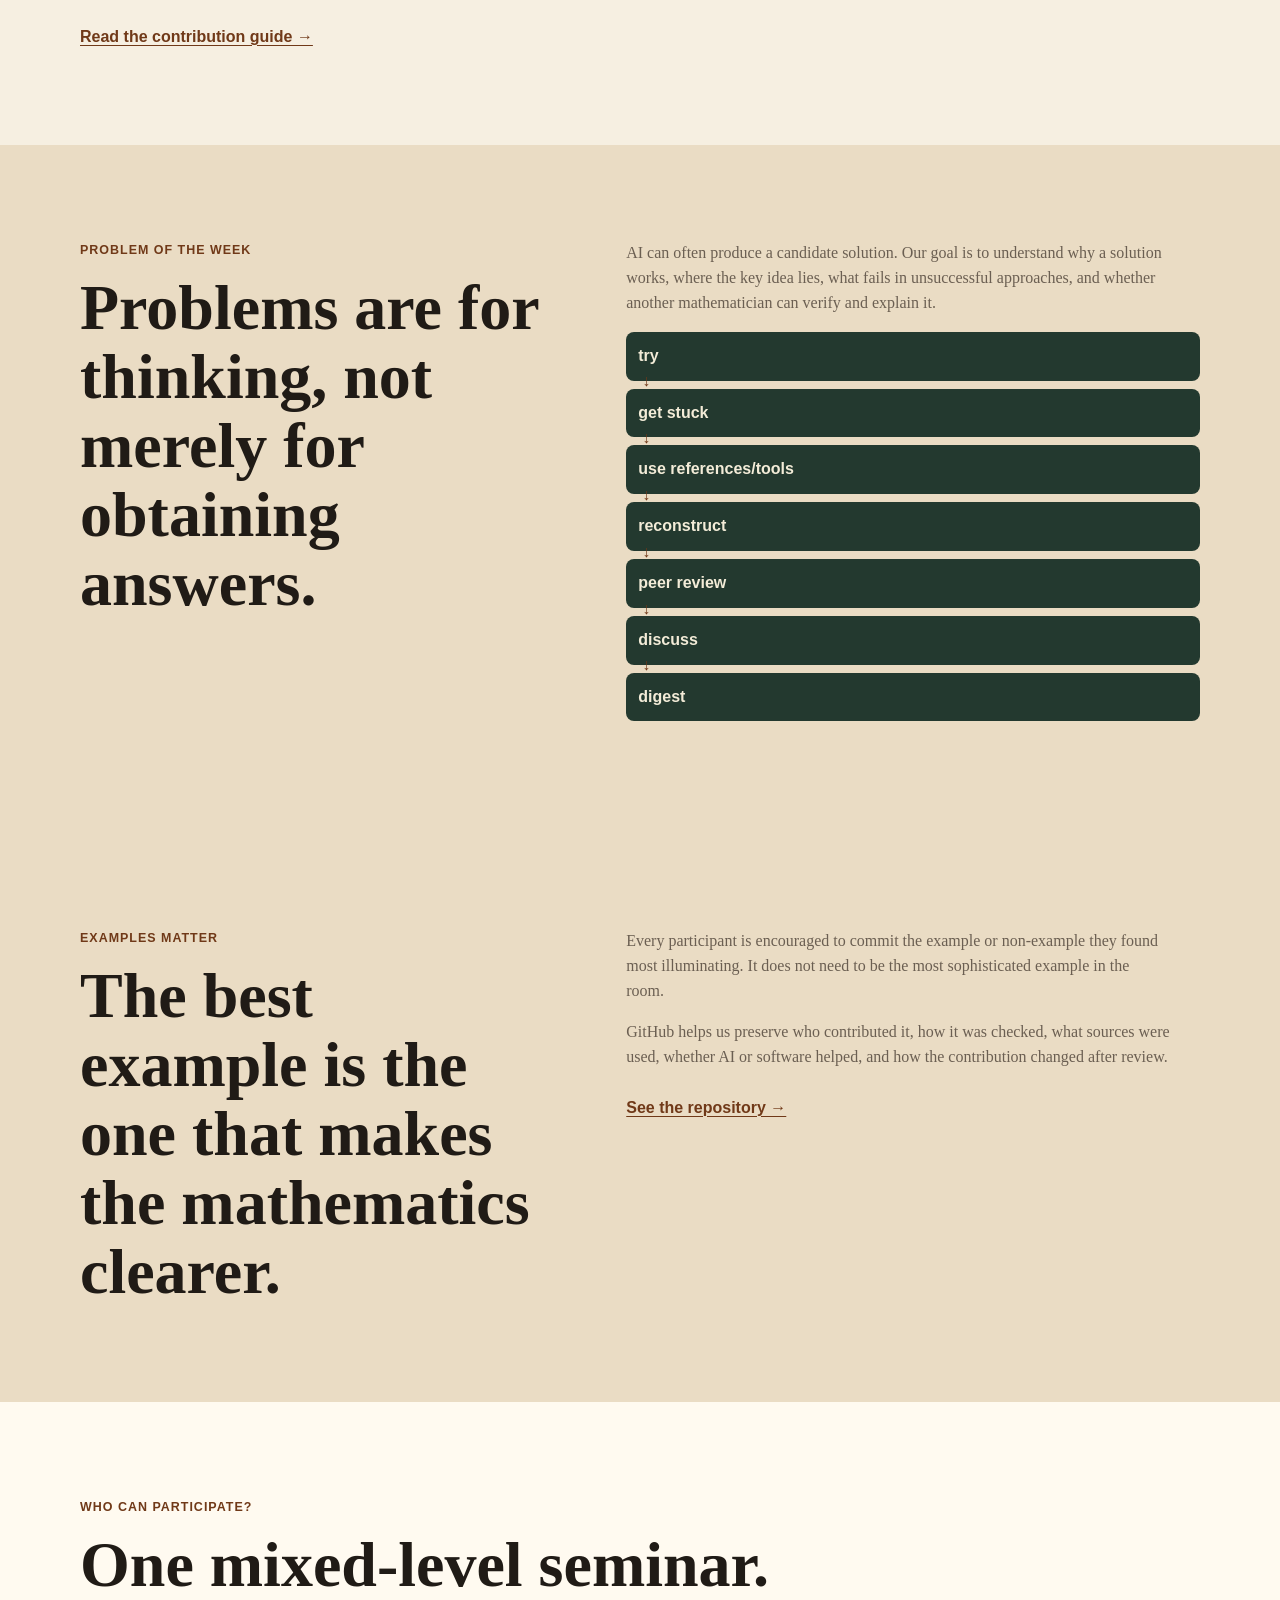
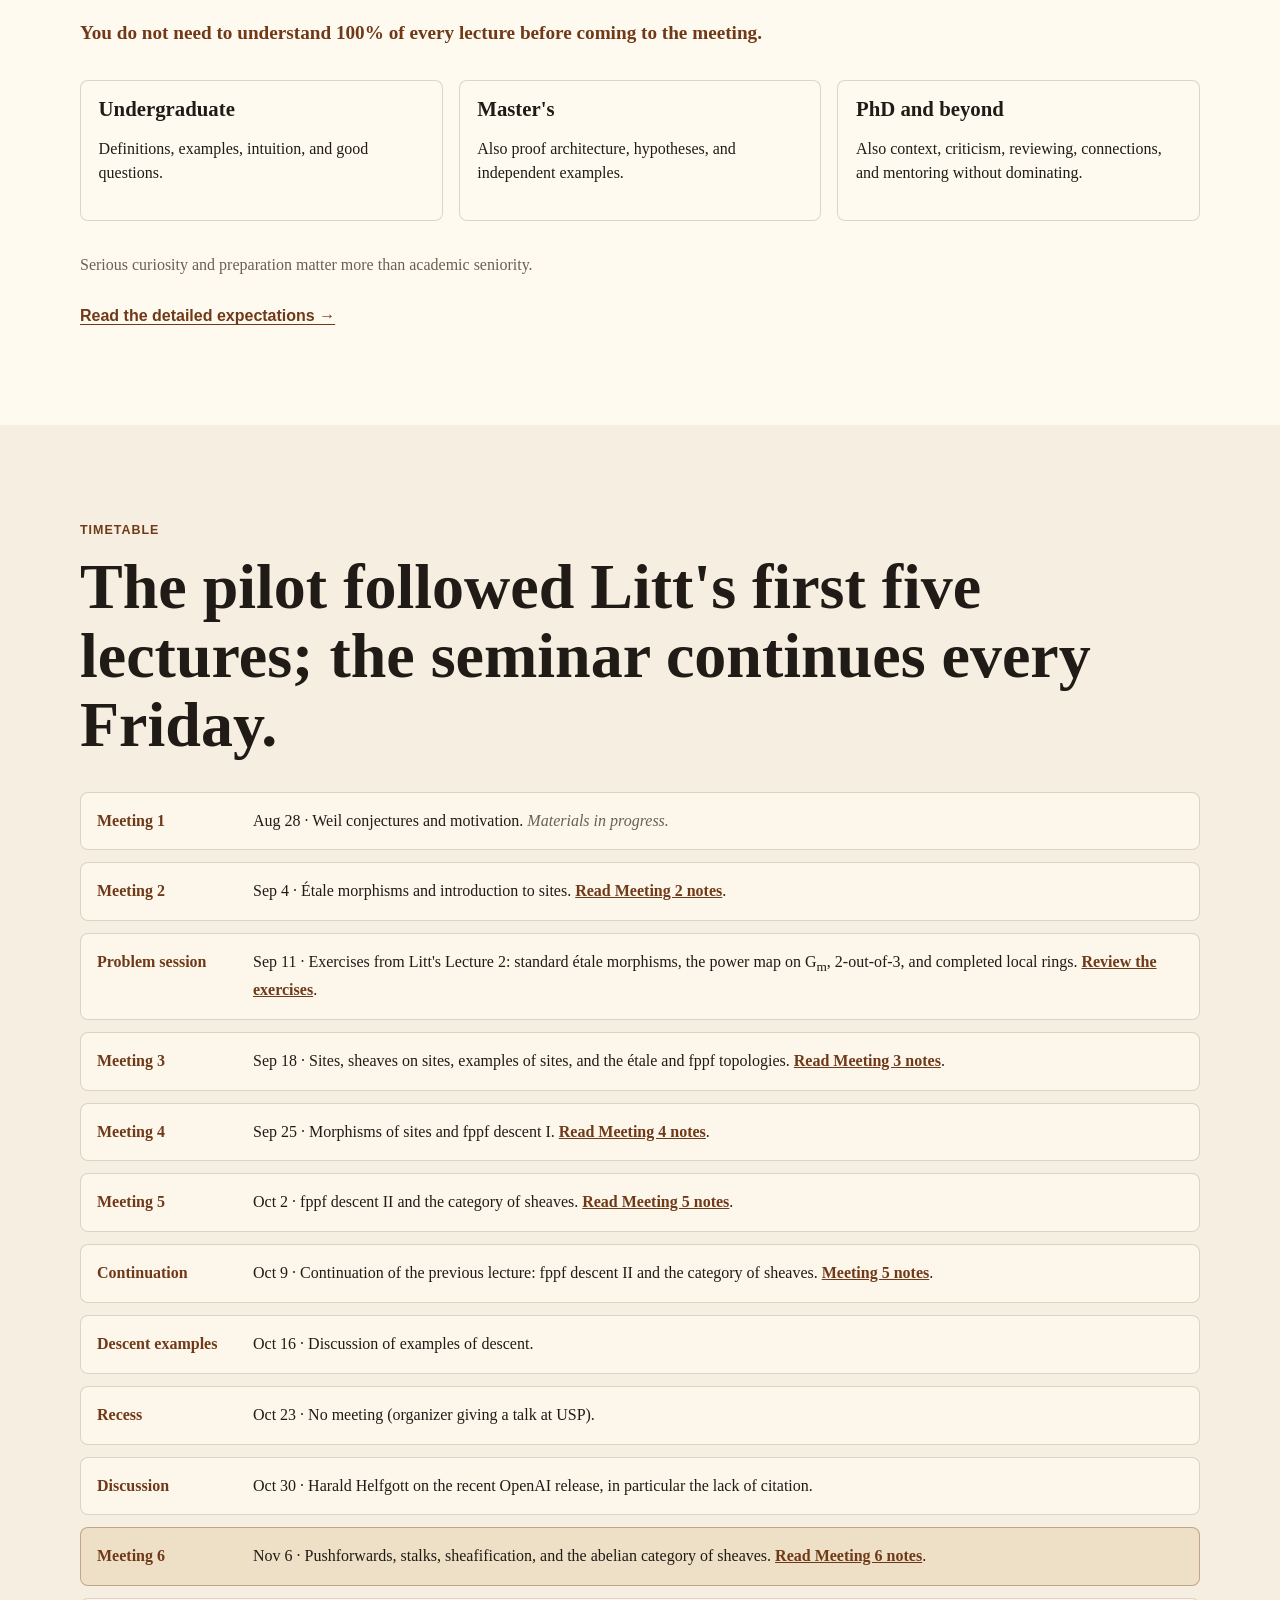
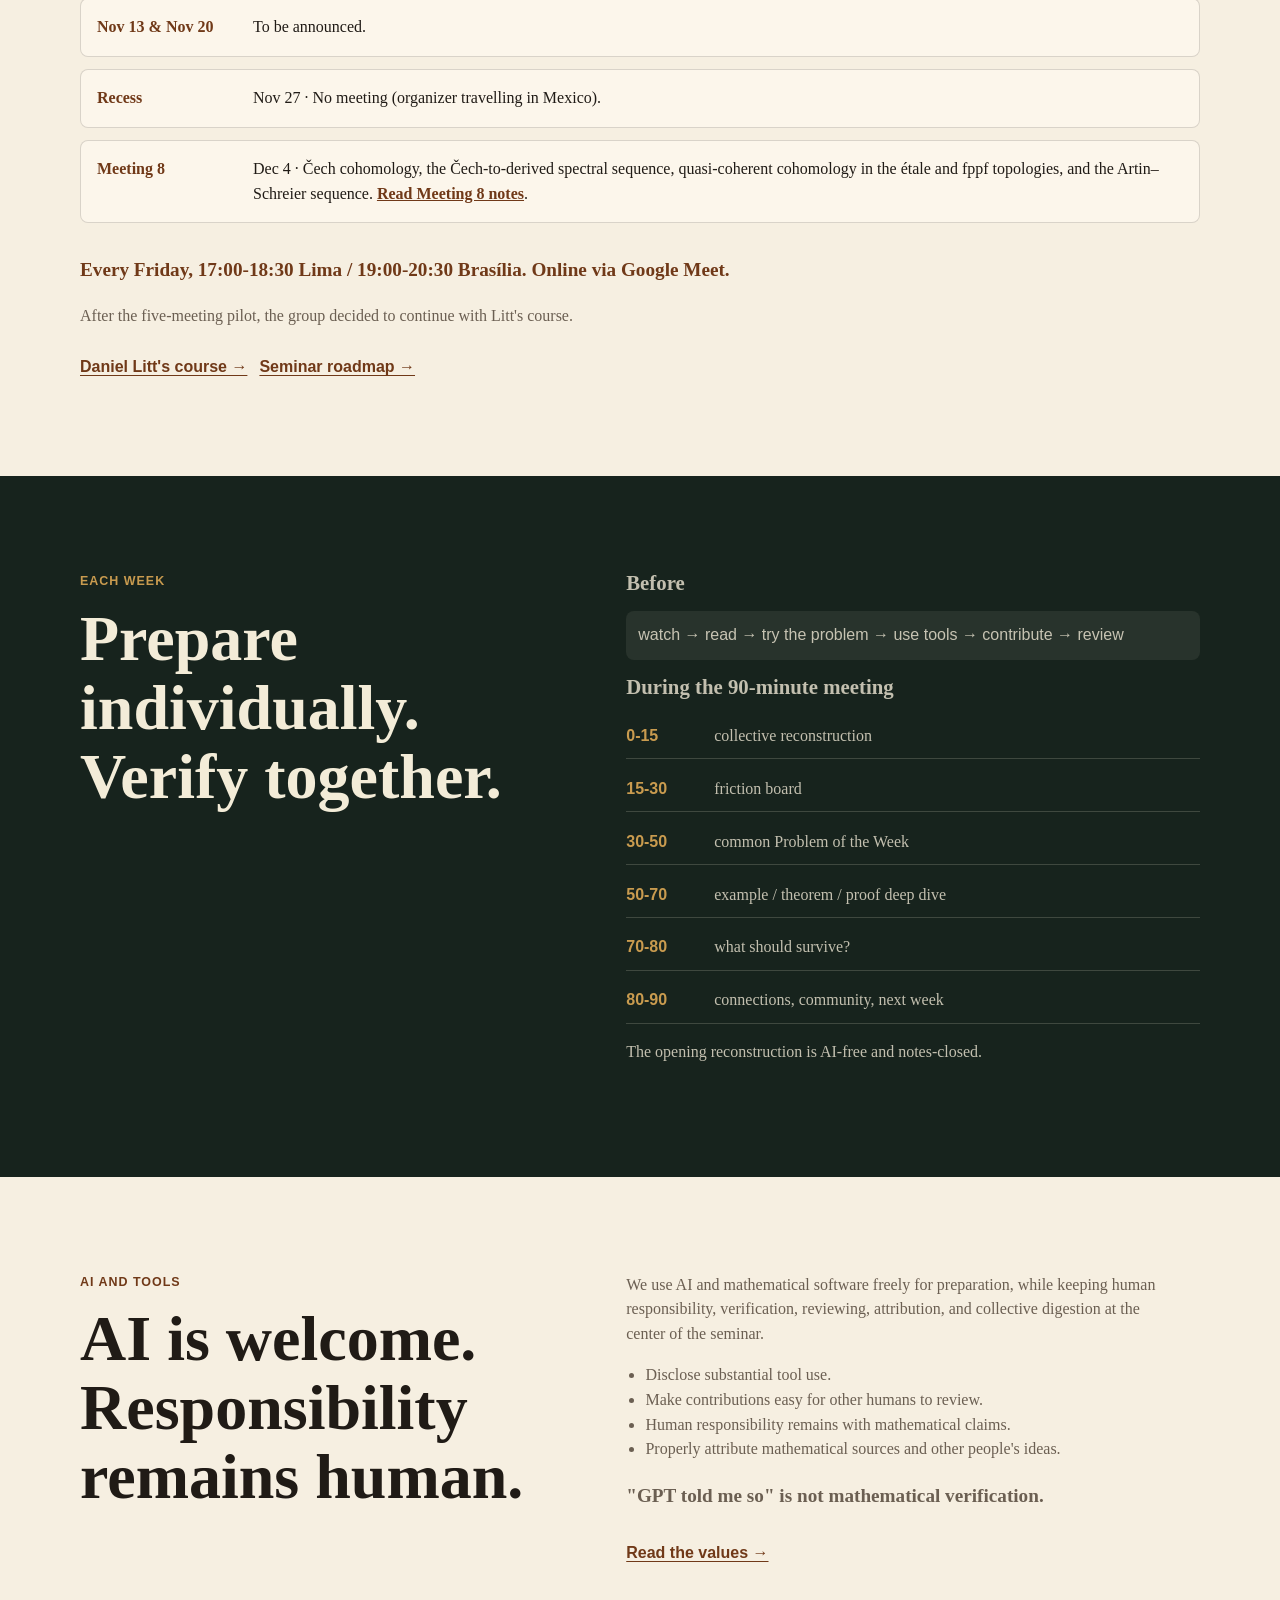
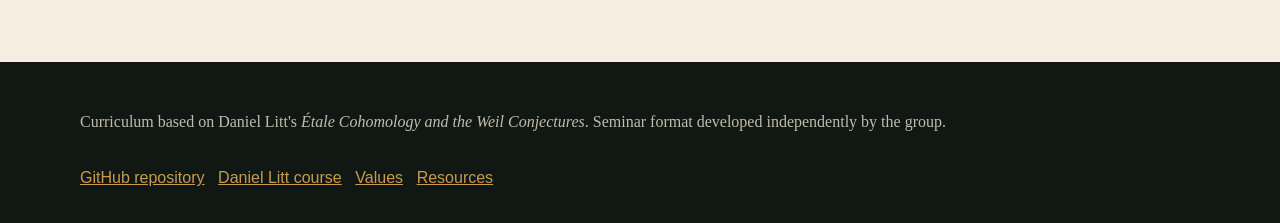
==== commit 97448dc2: "Add Meeting 6 notes and move Lecture 8 notes to Dec 4 Nov 6 covered Litt's Lecture 6: add Meeting 6 " ====
--- a/docs/index.html
+++ b/docs/index.html
@@ -32,7 +32,7 @@
         <div class="hero-media" aria-hidden="true"></div>
         <div class="hero-overlay"></div>
         <div class="hero-content">
-          <p class="eyebrow">Now running · Lecture 8 notes available</p>
+          <p class="eyebrow">Now running · Meeting 6 notes available</p>
           <h1 id="hero-title">Étale Cohomology Seminar 2026</h1>
           <p class="lede">The seminar continues after the five-meeting pilot.</p>
           <p>
@@ -42,7 +42,7 @@
             verify, challenge, explain, review, and decide together what is worth remembering.
           </p>
           <div class="hero-actions" aria-label="Primary actions">
-            <a class="button primary" href="meetings/08-cech-cohomology-and-artin-schreier/">Read Lecture 8 notes</a>
+            <a class="button primary" href="meetings/06-pushforwards-stalks-and-sheafification/">Read Meeting 6 notes</a>
             <a class="button secondary" href="https://github.com/alequisGS/etale-cohomology-seminar-2026-">Explore the GitHub project</a>
           </div>
           <div class="schedule-note" aria-label="Seminar schedule">
@@ -58,10 +58,10 @@
         <div class="section-inner notes-banner-inner">
           <div>
             <p class="eyebrow">Seminar notes</p>
-            <h2 id="notes-banner-title">Lecture 8 notes are available.</h2>
-            <p>Čech cohomology, quasi-coherent sheaves, and the Artin–Schreier sequence · Friday, November 6, 2026</p>
-          </div>
-          <a class="button primary" href="meetings/08-cech-cohomology-and-artin-schreier/">Read Lecture 8 notes</a>
+            <h2 id="notes-banner-title">Meeting 6 notes are available.</h2>
+            <p>Pushforwards, stalks, sheafification, and the abelian category of sheaves · Friday, November 6, 2026</p>
+          </div>
+          <a class="button primary" href="meetings/06-pushforwards-stalks-and-sheafification/">Read Meeting 6 notes</a>
         </div>
       </section>
 
@@ -274,8 +274,20 @@
               <span>Oct 30 · Harald Helfgott on the recent OpenAI release, in particular the lack of citation.</span>
             </li>
             <li class="is-current">
-              <strong>Lecture 8</strong>
-              <span>Nov 6 · Čech cohomology, the Čech-to-derived spectral sequence, quasi-coherent cohomology in the étale and fppf topologies, and the Artin–Schreier sequence. <a href="meetings/08-cech-cohomology-and-artin-schreier/">Read Lecture 8 notes</a>.</span>
+              <strong>Meeting 6</strong>
+              <span>Nov 6 · Pushforwards, stalks, sheafification, and the abelian category of sheaves. <a href="meetings/06-pushforwards-stalks-and-sheafification/">Read Meeting 6 notes</a>.</span>
+            </li>
+            <li>
+              <strong>Nov 13 &amp; Nov 20</strong>
+              <span>To be announced.</span>
+            </li>
+            <li>
+              <strong>Recess</strong>
+              <span>Nov 27 · No meeting (organizer travelling in Mexico).</span>
+            </li>
+            <li>
+              <strong>Meeting 8</strong>
+              <span>Dec 4 · Čech cohomology, the Čech-to-derived spectral sequence, quasi-coherent cohomology in the étale and fppf topologies, and the Artin–Schreier sequence. <a href="meetings/08-cech-cohomology-and-artin-schreier/">Read Meeting 8 notes</a>.</span>
             </li>
           </ol>
           <p class="standout">Every Friday, 17:00-18:30 Lima / 19:00-20:30 Brasília. Online via Google Meet.</p>
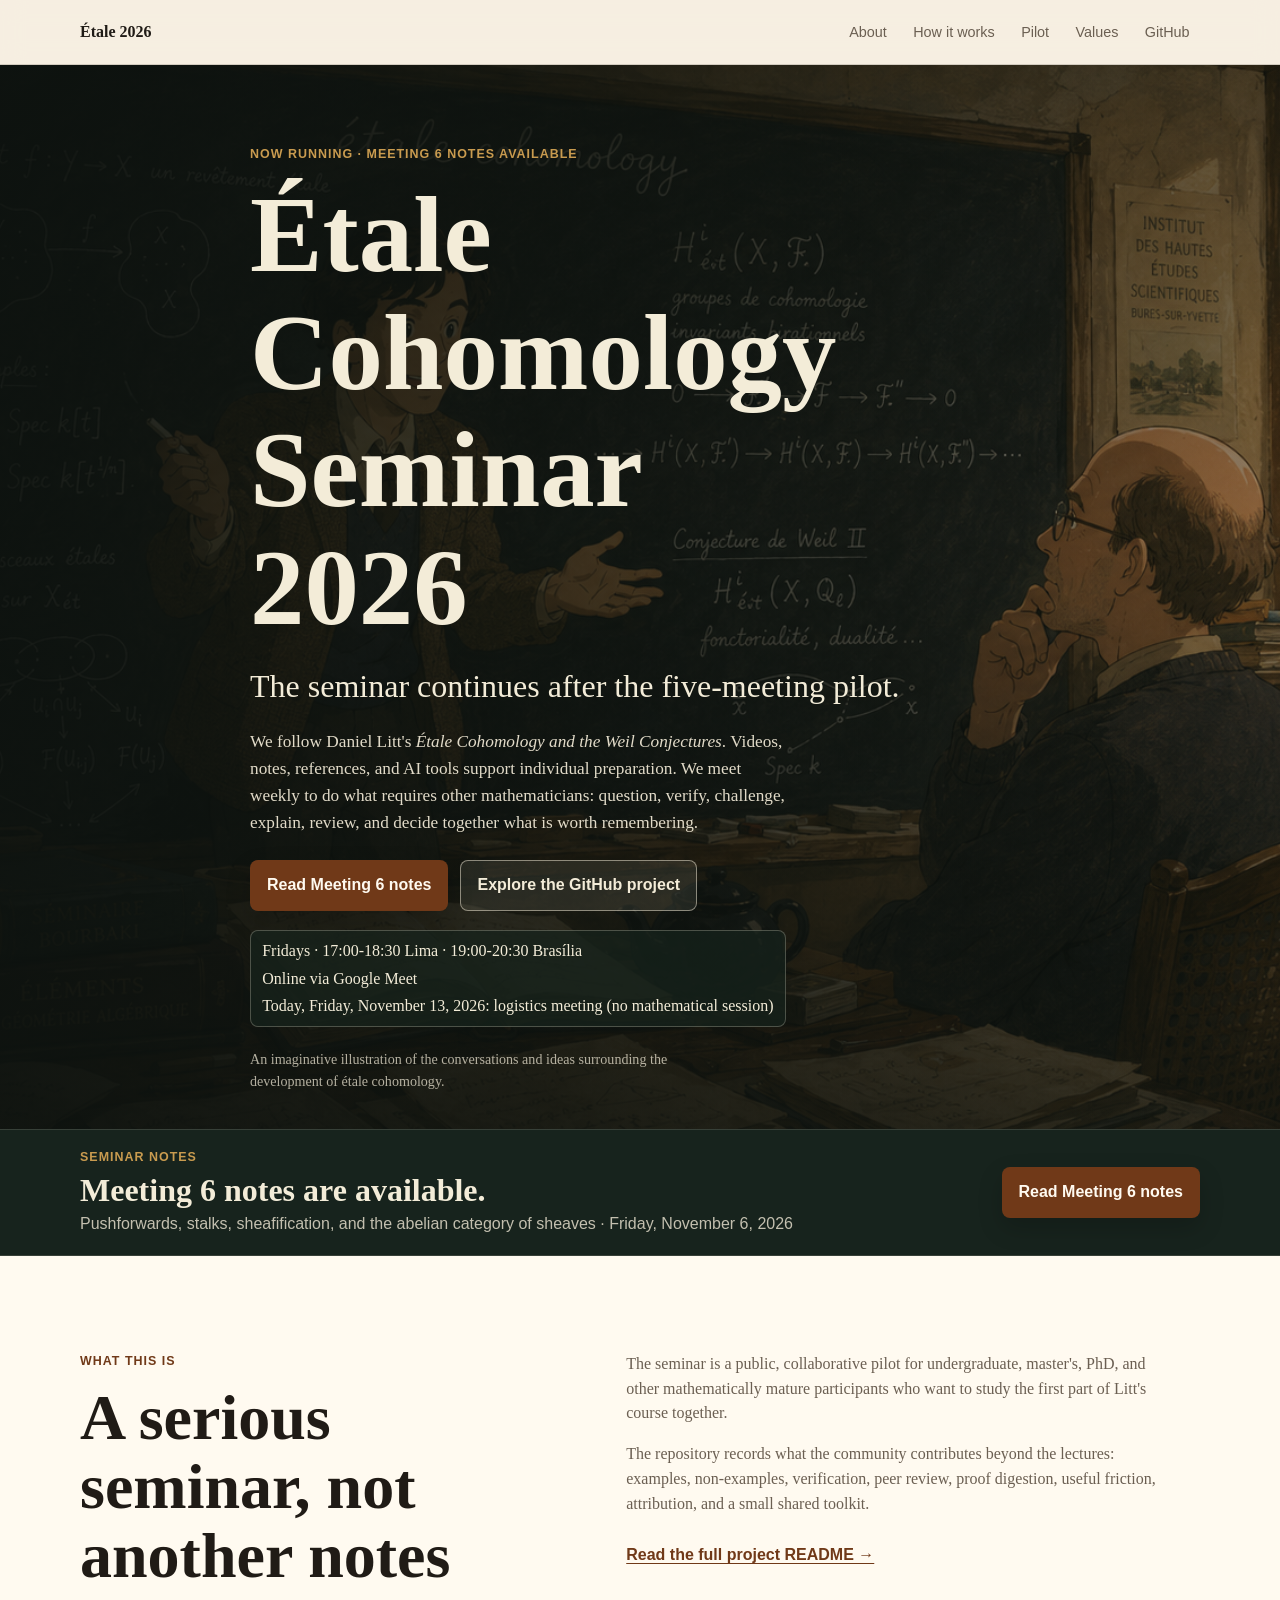
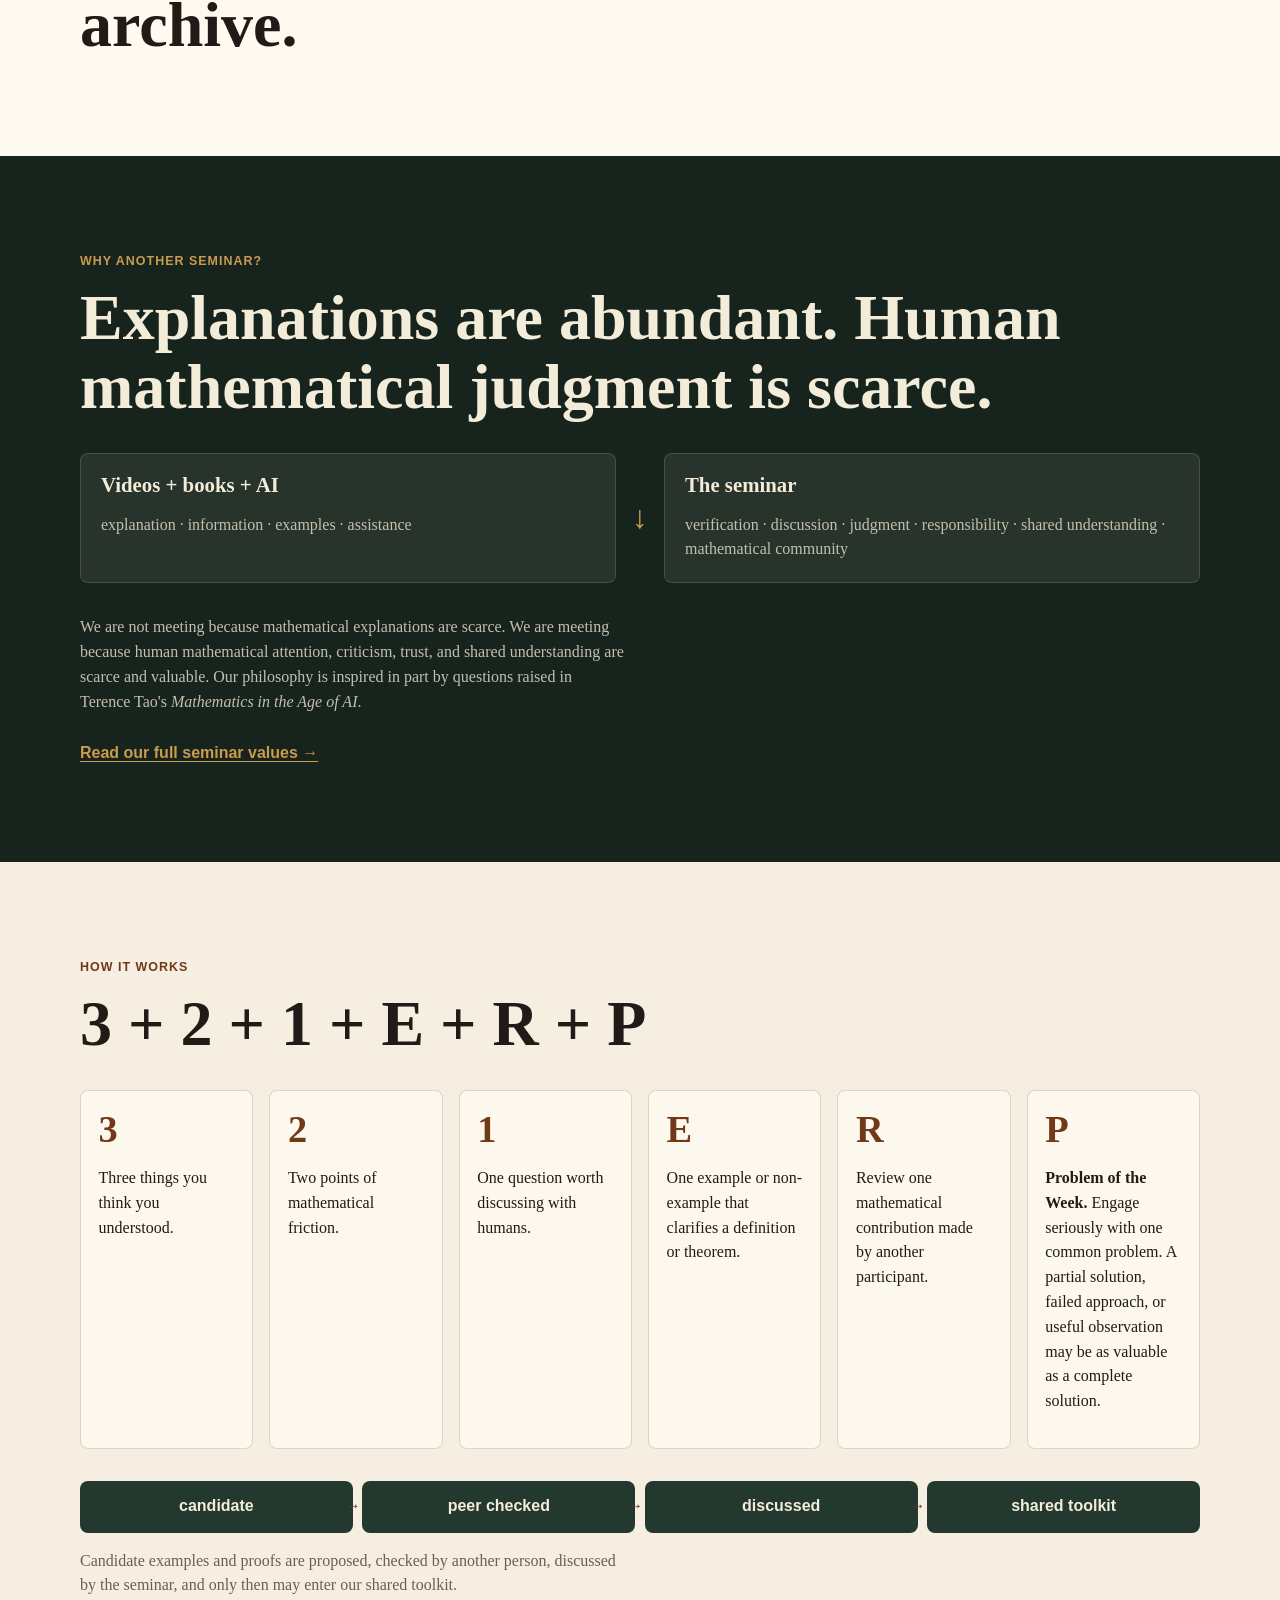
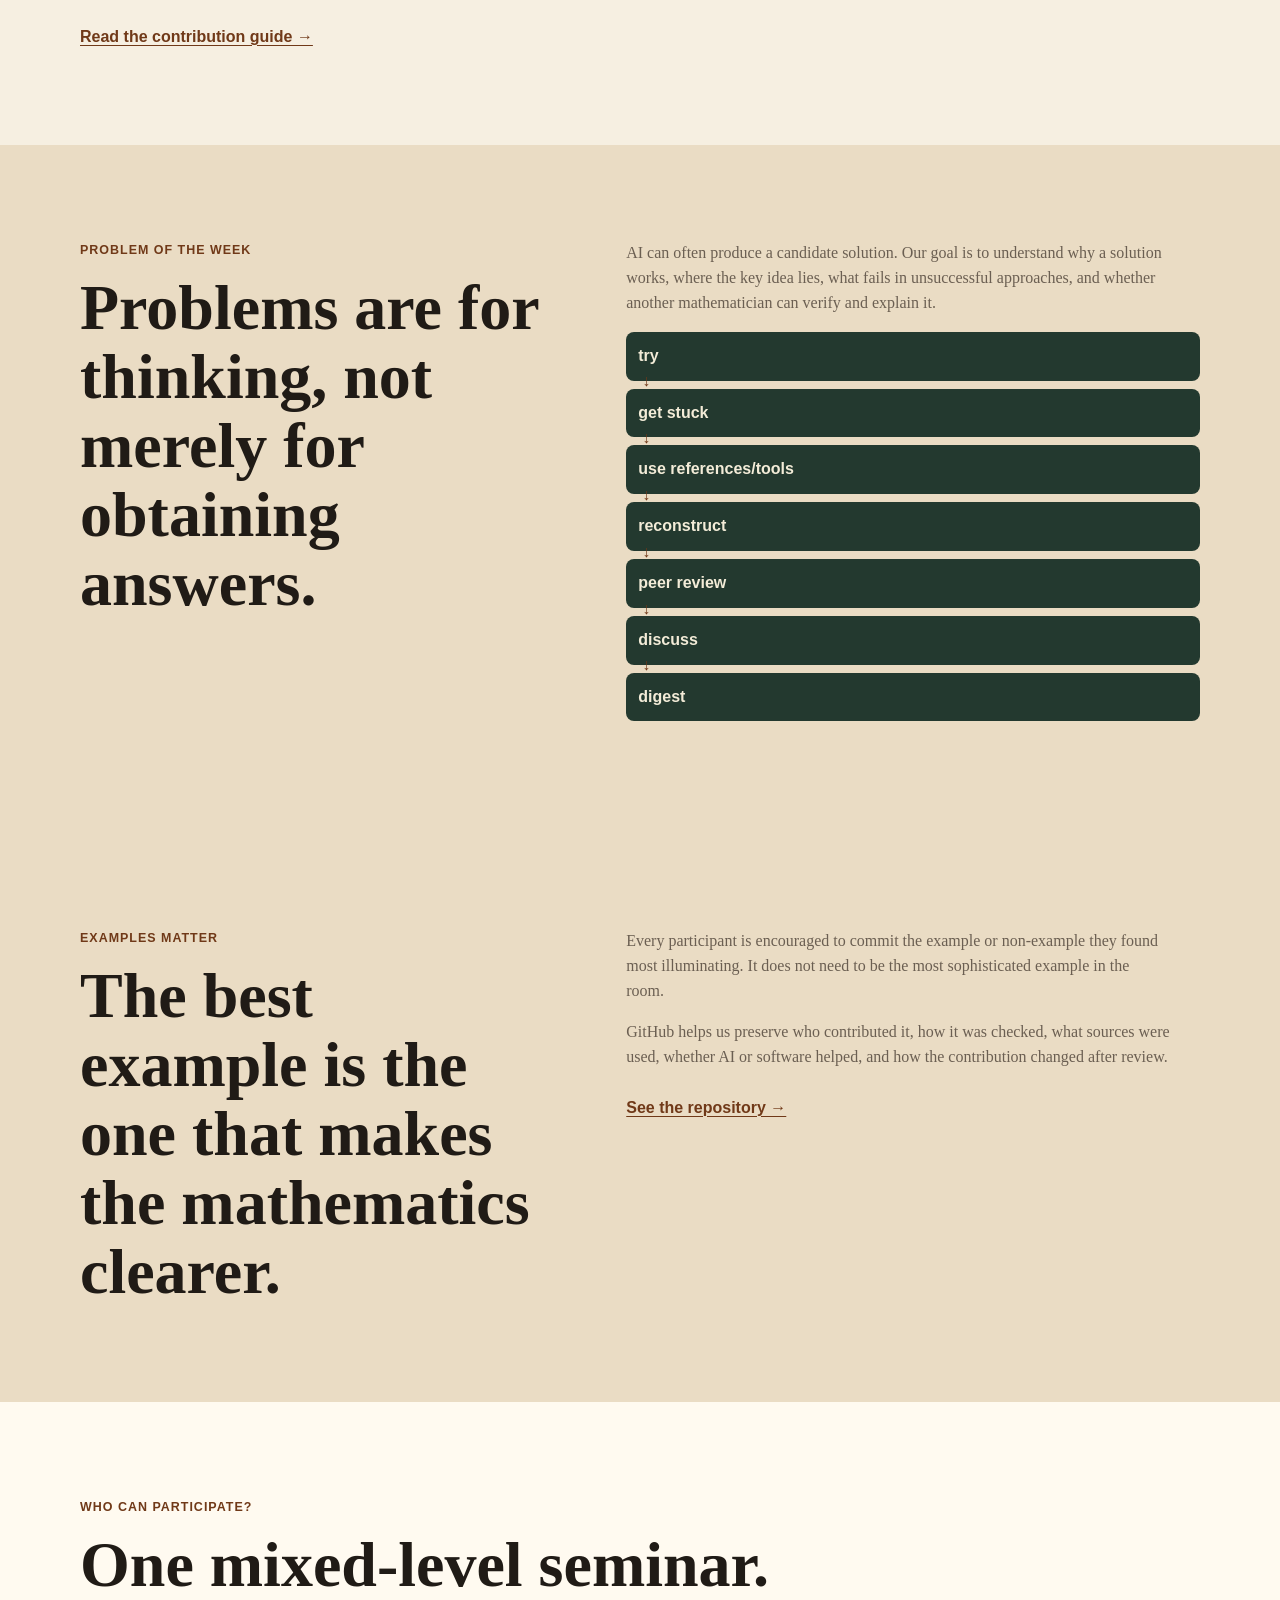
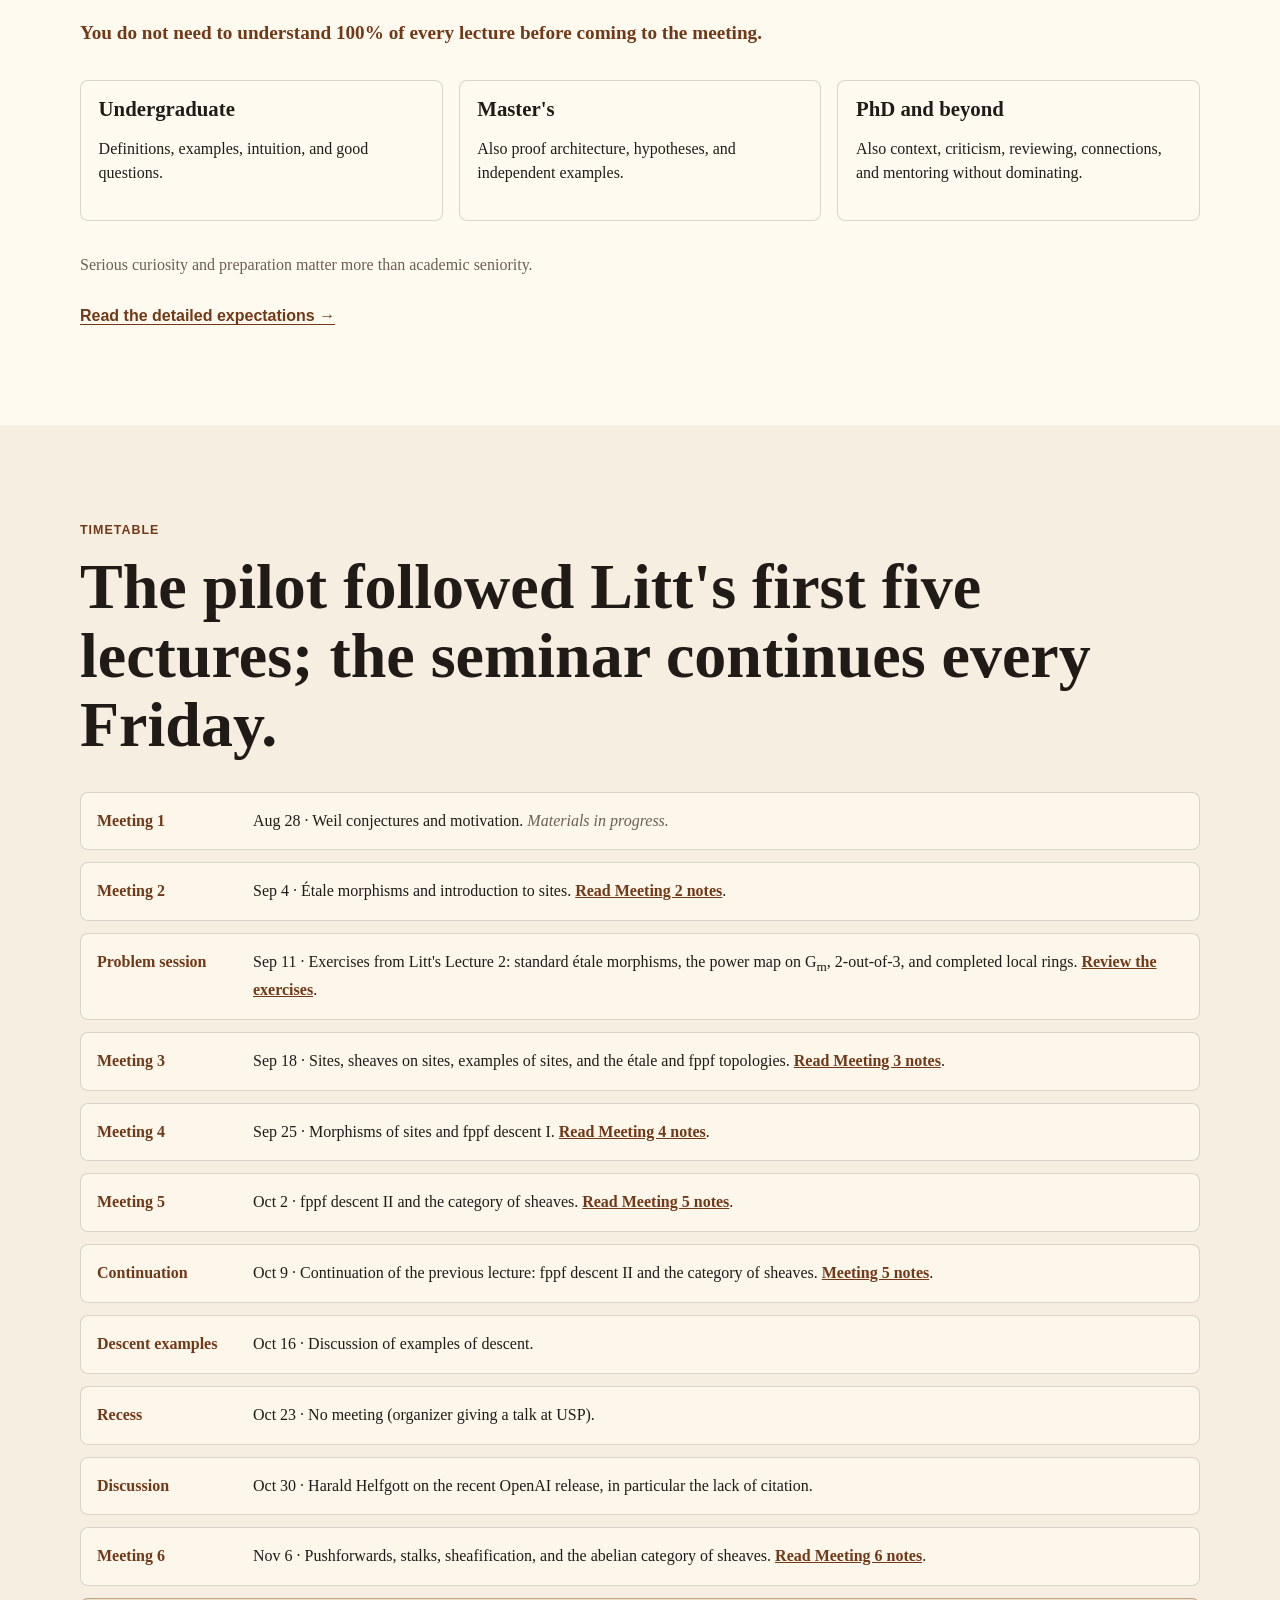
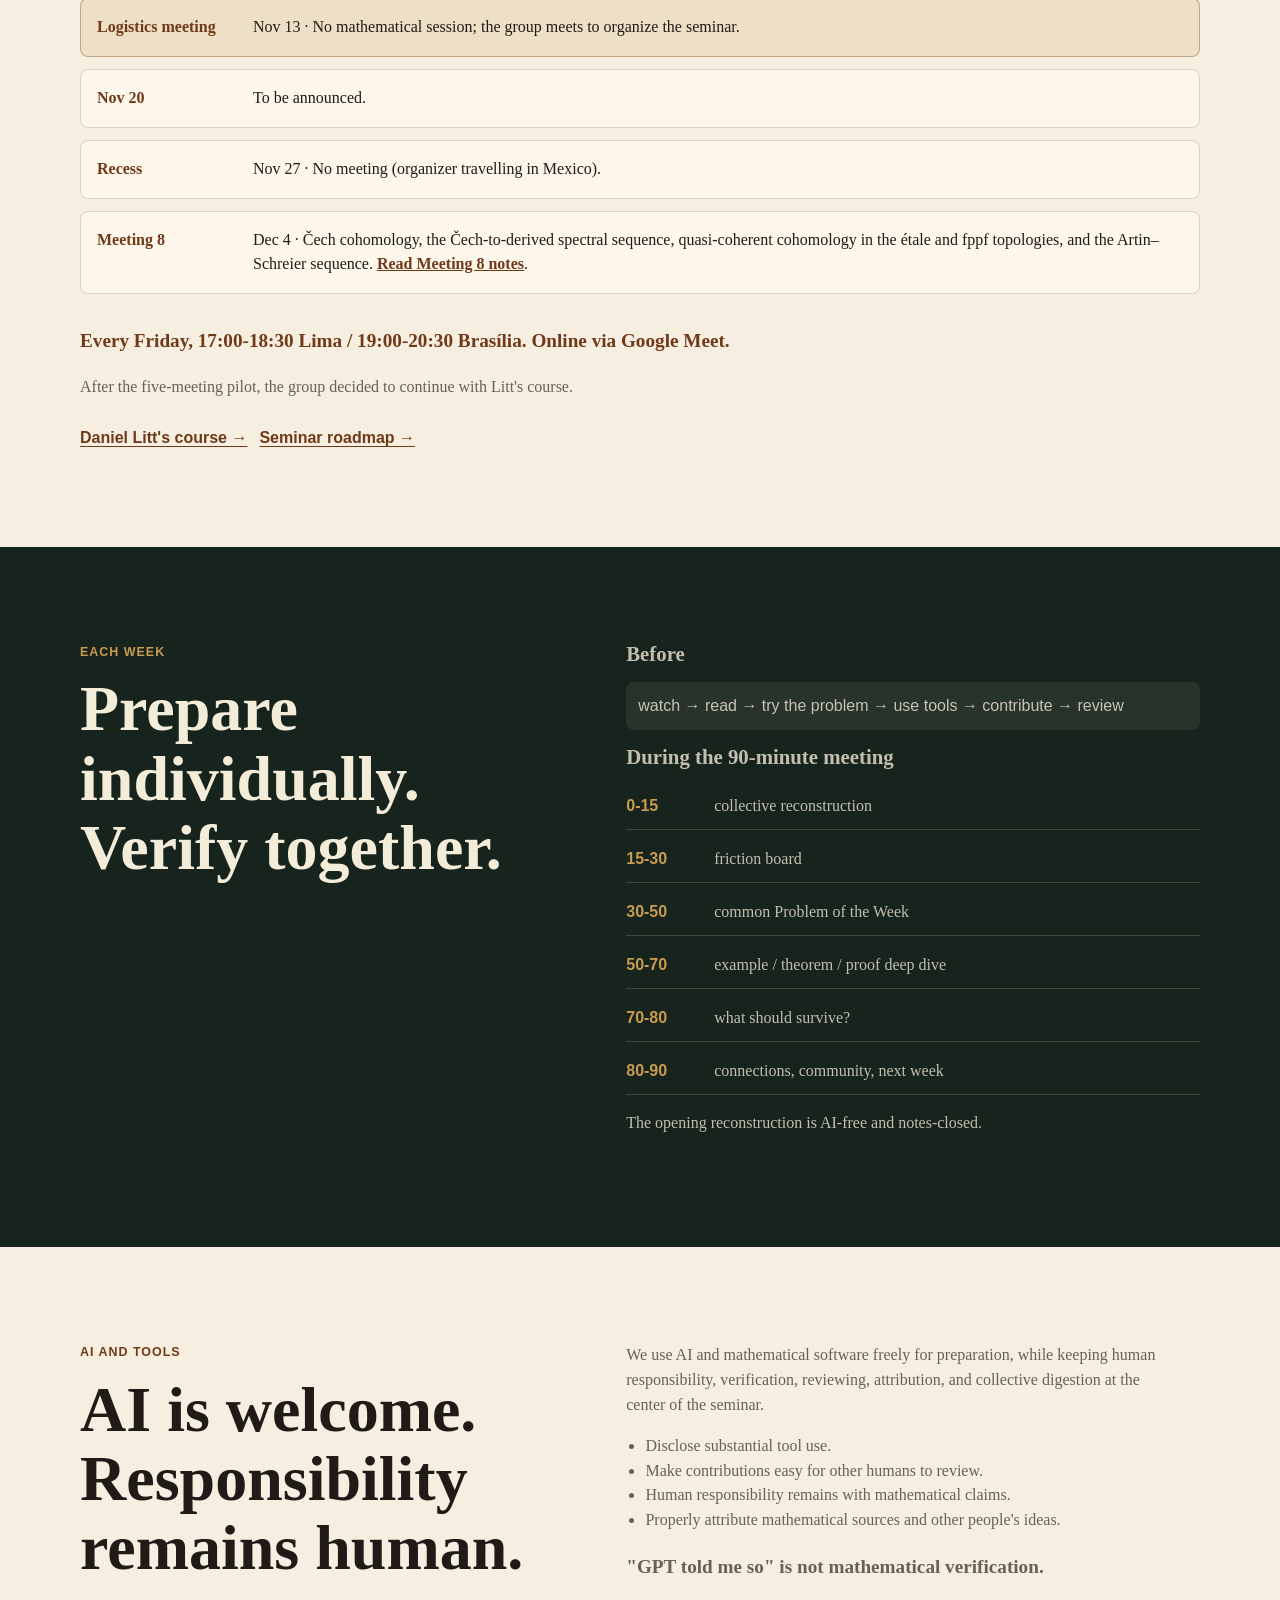
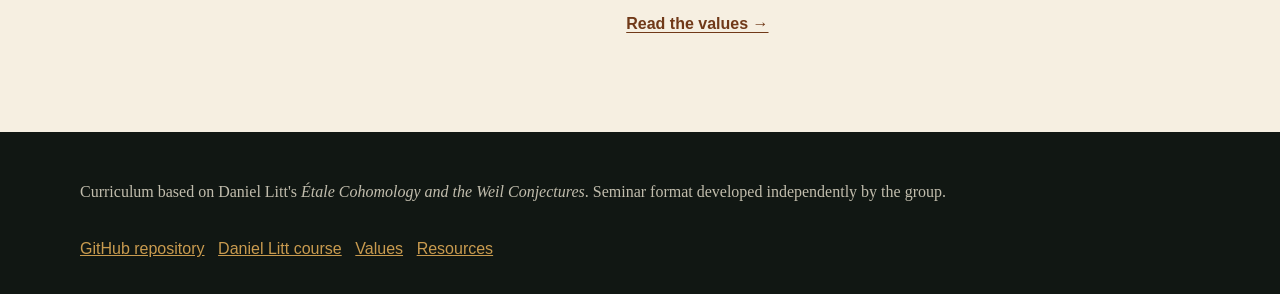
==== commit 7ff66f19: "Mark Nov 13 as a logistics meeting on the timetable No mathematical session today; the group meets t" ====
--- a/docs/index.html
+++ b/docs/index.html
@@ -48,7 +48,7 @@
           <div class="schedule-note" aria-label="Seminar schedule">
             <span>Fridays · 17:00-18:30 Lima · 19:00-20:30 Brasília</span>
             <span>Online via Google Meet</span>
-            <span>Next meeting: Friday, November 13, 2026</span>
+            <span>Today, Friday, November 13, 2026: logistics meeting (no mathematical session)</span>
           </div>
           <p class="caption">An imaginative illustration of the conversations and ideas surrounding the development of étale cohomology.</p>
         </div>
@@ -273,12 +273,16 @@
               <strong>Discussion</strong>
               <span>Oct 30 · Harald Helfgott on the recent OpenAI release, in particular the lack of citation.</span>
             </li>
-            <li class="is-current">
+            <li>
               <strong>Meeting 6</strong>
               <span>Nov 6 · Pushforwards, stalks, sheafification, and the abelian category of sheaves. <a href="meetings/06-pushforwards-stalks-and-sheafification/">Read Meeting 6 notes</a>.</span>
             </li>
-            <li>
-              <strong>Nov 13 &amp; Nov 20</strong>
+            <li class="is-current">
+              <strong>Logistics meeting</strong>
+              <span>Nov 13 · No mathematical session; the group meets to organize the seminar.</span>
+            </li>
+            <li>
+              <strong>Nov 20</strong>
               <span>To be announced.</span>
             </li>
             <li>
